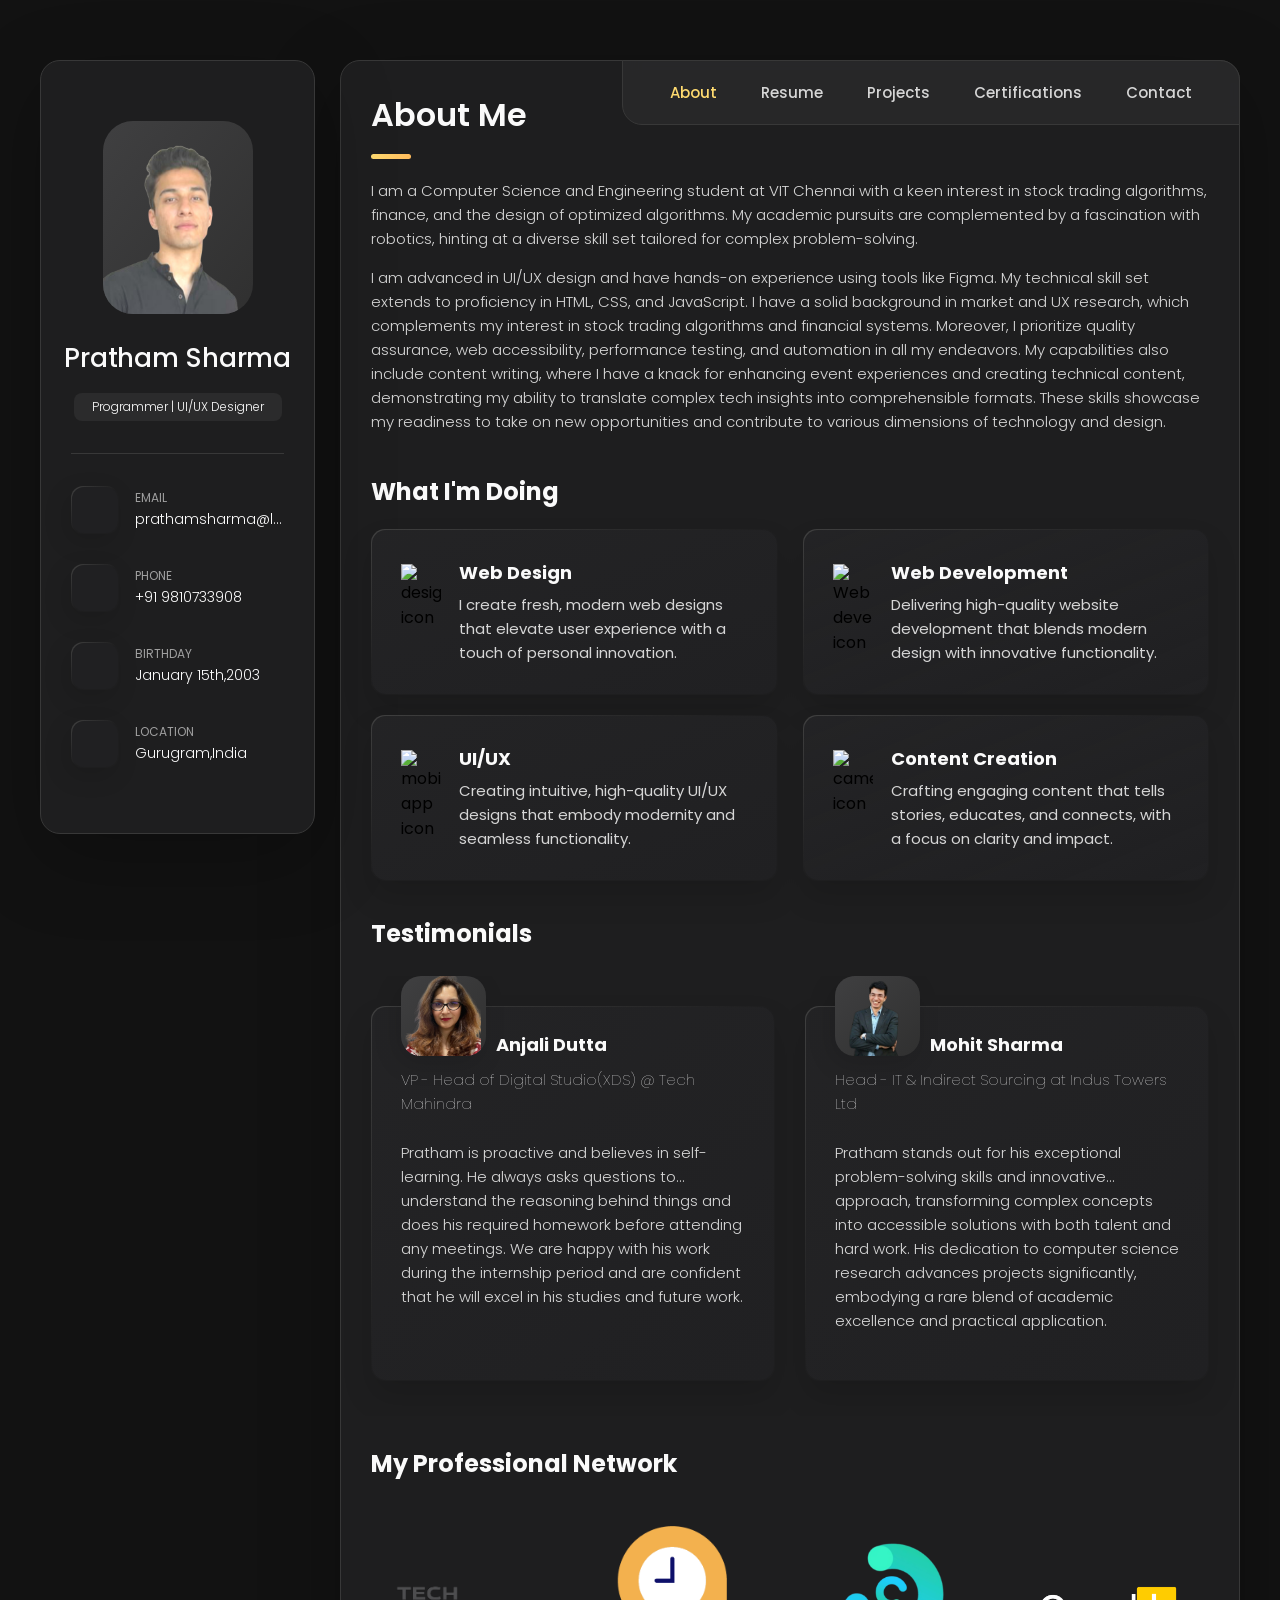
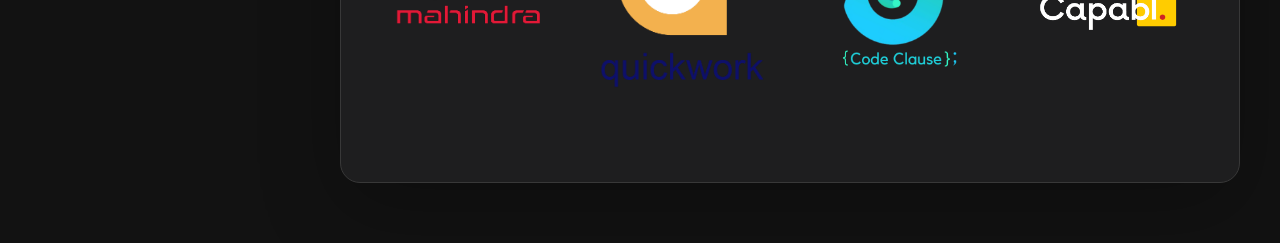
==== index.html @ c94e4d19 "Add files via upload" ====
<!DOCTYPE html>
<html lang="en">

<head>
  <meta charset="UTF-8">
  <meta http-equiv="X-UA-Compatible" content="IE=edge">
  <meta name="viewport" content="width=device-width, initial-scale=1.0">
  <title>Pratham's Portfolio</title>

  <!--
    - favicon
  -->
  <link rel="shortcut icon" href="./assets/images/logo-p.png" type="image/x-icon">

  <!--
    - custom css link
  -->
  <link rel="stylesheet" href="style.css">

  <!--
    - google font link
  -->
  <link rel="preconnect" href="https://fonts.googleapis.com">
  <link rel="preconnect" href="https://fonts.gstatic.com" crossorigin>
  <link href="https://fonts.googleapis.com/css2?family=Poppins:wght@300;400;500;600&display=swap" rel="stylesheet">
</head>

<body>

  <!--
    - #MAIN
  -->

  <main>

    <!--
      - #SIDEBAR
    -->

    <aside class="sidebar" data-sidebar>

      <div class="sidebar-info">

        <figure class="avatar-box">
          <img src="./assets/images/my-avatar1.png" alt="Pratham Sharma" width="80">
        </figure>

        <div class="info-content">
          <h1 class="name" title="Pratham Sharma">Pratham Sharma</h1>

          <p class="title">Programmer | UI/UX Designer</p>
        </div>

        <button class="info_more-btn" data-sidebar-btn>
          <span>Show Contacts</span>

          <ion-icon name="chevron-down"></ion-icon>
        </button>

      </div>

      <div class="sidebar-info_more">

        <div class="separator"></div>

        <ul class="contacts-list">

          <li class="contact-item">

            <div class="icon-box">
              <ion-icon name="mail-outline"></ion-icon>
            </div>

            <div class="contact-info">
              <p class="contact-title">Email</p>

              <a href="mailto:prathamsharma@live.com" class="contact-link">prathamsharma@live.com</a>
            </div>

          </li>

          <li class="contact-item">

            <div class="icon-box">
              <ion-icon name="phone-portrait-outline"></ion-icon>
            </div>

            <div class="contact-info">
              <p class="contact-title">Phone</p>

              <a href="tel:+12133522795" class="contact-link">+91 9810733908</a>
            </div>

          </li>

          <li class="contact-item">

            <div class="icon-box">
              <ion-icon name="calendar-outline"></ion-icon>
            </div>

            <div class="contact-info">
              <p class="contact-title">Birthday</p>

              <time datetime="January 15th,2003">January 15th,2003</time>
            </div>

          </li>

          <li class="contact-item">

            <div class="icon-box">
              <ion-icon name="location-outline"></ion-icon>
            </div>

            <div class="contact-info">
              <p class="contact-title">Location</p>

              <address>Gurugram,India</address>
            </div>

          </li>

        </ul>

        <div class="separator"></div>

        <ul class="social-list">

          <li class="social-item">
            <a href="https://www.linkedin.com/in/prathamsharma23/" class="social-link">
              <ion-icon name="logo-linkedin"></ion-icon>
            </a>
          </li>

          <li class="social-item">
            <a href="https://github.com/PrathamxSharma" class="social-link">
              <ion-icon name="logo-github"></ion-icon>
            </a>
          </li>

          <li class="social-item">
            <a href="https://www.instagram.com/pratham_sharmaa/" class="social-link">
              <ion-icon name="logo-instagram"></ion-icon>
            </a>
          </li>

        </ul>

      </div>

    </aside>





    <!--
      - #main-content
    -->

    <div class="main-content">

      <!--
        - #NAVBAR
      -->

      <nav class="navbar">

        <ul class="navbar-list">

          <li class="navbar-item">
            <button class="navbar-link  active" data-nav-link>About</button>
          </li>

          <li class="navbar-item">
            <button class="navbar-link" data-nav-link>Resume</button>
          </li>

          <li class="navbar-item">
            <button class="navbar-link" data-nav-link>Projects</button>
          </li>

          <li class="navbar-item">
            <button class="navbar-link" data-nav-link>Certifications</button>
          </li>

          <li class="navbar-item">
            <button class="navbar-link" data-nav-link>Contact</button>
          </li>

        </ul>

      </nav>





      <!--
        - #ABOUT
      -->

      <article class="about  active" data-page="about">

        <header>
          <h2 class="h2 article-title">About me</h2>
        </header>

        <section class="about-text">
          <p>
            I am a Computer Science and Engineering student at VIT Chennai with a keen interest in stock trading algorithms, finance, and the design of optimized algorithms. My academic pursuits are complemented by a fascination with robotics, hinting at a diverse skill set tailored for complex problem-solving.
          </p>

          <p>
            I am advanced in UI/UX design and have hands-on experience using tools like Figma. My technical skill set extends to proficiency in HTML, CSS, and JavaScript. I have a solid background in market and UX research, which complements my interest in stock trading algorithms and financial systems. Moreover, I prioritize quality assurance, web accessibility, performance testing, and automation in all my endeavors. My capabilities also include content writing, where I have a knack for enhancing event experiences and creating technical content, demonstrating my ability to translate complex tech insights into comprehensible formats. These skills showcase my readiness to take on new opportunities and contribute to various dimensions of technology and design.
          </p>
        </section>


        <!--
          - service
        -->

        <section class="service">

          <h3 class="h3 service-title">What i'm doing</h3>

          <ul class="service-list">

            <li class="service-item">

              <div class="service-icon-box">
                <img src="./assets/images/icon-design.svg
                " alt="design icon" width="40">
              </div>

              <div class="service-content-box">
                <h4 class="h4 service-item-title">Web design</h4>

                <p class="service-item-text">
                  I create fresh, modern web designs that elevate user experience with a touch of personal innovation.
                </p>
              </div>

            </li>

            <li class="service-item">

              <div class="service-icon-box">
                <img src="./assets/images/icon-dev.svg" alt="Web development icon" width="40">
              </div>

              <div class="service-content-box">
                <h4 class="h4 service-item-title">Web development</h4>

                <p class="service-item-text">
                  Delivering high-quality website development that blends modern design with innovative functionality.
                </p>
              </div>

            </li>

            <li class="service-item">

              <div class="service-icon-box">
                <img src="./assets/images/icon-app.svg" alt="mobile app icon" width="40">
              </div>

              <div class="service-content-box">
                <h4 class="h4 service-item-title">UI/UX</h4>

                <p class="service-item-text">
                  Creating intuitive, high-quality UI/UX designs that embody modernity and seamless functionality.
                </p>
              </div>

            </li>

            <li class="service-item">

              <div class="service-icon-box">
                <img src="./assets/images/icon-photo.svg" alt="camera icon" width="40">
              </div>

              <div class="service-content-box">
                <h4 class="h4 service-item-title">Content Creation</h4>

                <p class="service-item-text">
                  Crafting engaging content that tells stories, educates, and connects, with a focus on clarity and impact.
                </p>
              </div>

            </li>

          </ul>

        </section>


        <!--
          - testimonials
        -->

        <section class="testimonials">

          <h3 class="h3 testimonials-title">Testimonials</h3>

          <ul class="testimonials-list has-scrollbar">

            <li class="testimonials-item">
              <div class="content-card" data-testimonials-item>

                <figure class="testimonials-avatar-box">
                  <img src="./assets/images/avatar-3.png" alt="Anjali Dutta" width="60" data-testimonials-avatar>
                </figure>

                <h4 class="h4 testimonials-item-title" data-testimonials-title>Anjali Dutta</h4>
                <h5 class="service-item-text custom-title" data-modal-title>VP - Head of Digital Studio(XDS) @ Tech Mahindra</h5><br>
                <div class="testimonials-text" data-testimonials-text>
                  <p>
                    Pratham is proactive and believes in self-learning. He always asks questions to understand the reasoning behind things and does his required homework before attending any meetings. We are happy with his work during the internship period and are confident that he will excel in his studies and future work.
                  </p>
                </div>

              </div>
            </li>

            <li class="testimonials-item">
              <div class="content-card" data-testimonials-item>

                <figure class="testimonials-avatar-box">
                  <img src="./assets/images/avatar-2.png" alt="Mohit Sharma" width="60" data-testimonials-avatar>
                </figure>
                <h4 class="h4 testimonials-item-title" data-testimonials-title>Mohit Sharma</h4>
                <h5 class="service-item-text custom-title" data-modal-title>Head - IT & Indirect Sourcing at Indus Towers Ltd</h5><br>
                <div class="testimonials-text" data-testimonials-text>
                  <p>
                    Pratham stands out for his exceptional problem-solving skills and innovative approach, transforming complex concepts into accessible solutions with both talent and hard work. His dedication to computer science research advances projects significantly, embodying a rare blend of academic excellence and practical application.
                  </p>
                </div>
              </div>
          </ul>

        </section>


        <!--
          - testimonials modal
        -->

        <div class="modal-container" data-modal-container>

          <div class="overlay" data-overlay></div>

          <section class="testimonials-modal">

            <button class="modal-close-btn" data-modal-close-btn>
              <ion-icon name="close-outline"></ion-icon>
            </button>

            <div class="modal-img-wrapper">
              
            <div class="modal-content">
            </div>

          </section>

        </div>


        <!--
          - clients
        -->

        <section class="clients">

          <h3 class="h3 clients-title">My Professional Network</h3>

          <ul class="clients-list has-scrollbar">

            <li class="clients-item">
              <a href="https://www.techmahindra.com/en-in/?f=2739467222">
                <img src="./assets/images/logo-1-color.png" alt="client logo">
              </a>
            </li>
            <li class="clients-item">
              <a href="https://www.quickwork.co/">
                <img src="./assets/images/logo-4-color.png" alt="client logo">
              </a>
            </li>

            <li class="clients-item">
              <a href="https://www.codeclause.com/">
                <img src="./assets/images/logo-2-color.png" alt="client logo">
              </a>
            </li>

            <li class="clients-item">
              <a href="https://www.capabl.in/">
                <img src="./assets/images/logo-3-color.png" alt="client logo">
              </a>
            </li>
          </ul>

        </section>

      </article>





      <!--
        - #RESUME
      -->

      <article class="resume" data-page="resume">

        <header>
          <h2 class="h2 article-title">Resume</h2>
          <h3><a href="https://drive.google.com/file/d/1ESY4nYLc1HFPeNBX6cYJ1Gfki5RJB2sC/view?usp=sharing" class="resume-link">View my Resume</a></h3><br><br>
        </header>

        <section class="timeline">

          <div class="title-wrapper">
            <div class="icon-box">
              <ion-icon name="book-outline"></ion-icon>
            </div>

            <h3 class="h3">Education</h3>
          </div>
          

          <ol class="timeline-list">

            <li class="timeline-item">

              <h4 class="h4 timeline-item-title">Shiv Nadar School, Gurugram</h4>
              <h3 class="testimonials-text">High School Diploma</h3>

              <span>2013 — 2020</span>

              <p class="timeline-text">
                Shaped by a rigorous curriculum at Shiv Nadar School in Gurgaon, I honed my foundation in critical reasoning and innovative problem-solving from 2013 to 2021, setting the stage for a flourishing career in computer science and engineering.
              </p>

            </li>
            <li class="timeline-item">

              <h4 class="h4 timeline-item-title">White Leaf Public School, Delhi</h4>
              <h3 class="testimonials-text">High School Diploma</h3>

              <span>2020 — 2021</span>

              <p class="timeline-text">
                At White Leaf Public School in Delhi for the 2020-2021 school year, I developed strong skills in problem-solving and thinking critically. This experience has been key in getting me ready for a future in computer science and engineering.
              </p>

            </li>

            <li class="timeline-item">

              <h4 class="h4 timeline-item-title">Vellore Institute of Technology, Chennai
              </h4>
              <h3 class="testimonials-text">B. Tech Computer Science and Engineering</h3>

              <span>2021-2025</span>

              <p class="timeline-text">
                At VIT Chennai, my pursuit in Computer Science and Engineering since 2021 has been a deep dive into algorithmic complexities, fostering a robust understanding of both theoretical and practical aspects of technology and its applications.
              </p>

            </li>


          </ol>

        </section>

        <section class="timeline">

          <div class="title-wrapper">
            <div class="icon-box">
              <ion-icon name="book-outline"></ion-icon>
            </div>

            <h3 class="h3">Experience</h3>
          </div>

          <ol class="timeline-list">
          </li>

          <li class="timeline-item">

            <h4 class="h4 timeline-item-title">Digital Studio (XDS) Intern</h4><br>
            <h3 class="testimonials-text">Tech Mahindra</h3>

            <span>August,2023 — February,2024</span>

            <p class="timeline-text">
              •Advanced in UI/UX design with hands-on experience using Figma, notably for the Air India project.<br>
              •Employed skills in HTML/CSS/JS to contribute to projects such as Bloom.<br>
              •Demonstrated expertise in Market and UX Research.<br>
              •Prioritized quality assurance, web accessibility, performance testing, and automation.<br>
              •Content writer for Tech Mahindra, highlighting skills in content writing, enhancing event experiences,
              and technical content creation.<br>
              •Translated complex tech insights for VMware's VUD Blog.<br>

            </p>

          </li>
            <li class="timeline-item">

              <h4 class="h4 timeline-item-title">Automation Intern</h4><br>
              <h3 class="testimonials-text">QuickWork</h3>

              <span>November,2023 — December,2023</span>

              <p class="timeline-text">
                •Implemented automation scripts using Python and JavaScript, enhancing task efficiency.<br>
                •Integrated APIs for seamless workflow connections.<br>
                •Tested and optimized automated processes for reliability.<br>
                •Learned new automation technologies, keeping up-to-date with industry trends.<br>
                •Assisted in project management for automation projects, ensuring timely execution.<br>
                •Documented processes and prepared concise reports on automation performance.
<br>

              </p>
            <li class="timeline-item">

              <h4 class="h4 timeline-item-title">Artificial Intelligence Intern
              </h4><br>
              <h3 class="testimonials-text">CodeClause</h3>

              <span>August 2023 - September 2023</span>

              <p class="timeline-text">
                •Utilized Jupyter, Python, and Excel to develop a proficient sales predictor model, showcasing advanced
                analytical skills.<br>
                •Employed data preprocessing, feature engineering, and machine learning algorithms to accurately
                forecast sales trends.<br>
                •Created an effective synergy between data manipulation and predictive modeling, contributing to datadriven decision-making in sales strategies.
              </p>

            </li>

            <li class="timeline-item">

              <h4 class="h4 timeline-item-title">EV Intern
              </h4><br>
              <h3 class="testimonials-text">Capabl (from Elite Techno Groups)</h3>

              <span>August 2023 - September 2023</span>

              <p class="timeline-text">
              • Battery Performance Analysis for Electric Bajaj Chetak using MATLAB and Simulink<br>
              •In my project, I used MATLAB and Simulink to create a model for the electric Bajaj Chetak's battery.<br>
              •By calculating and comparing key battery parameters, I gained valuable insights into how well the
battery performs and how efficient it is for the vehicle.
              </p>

            </li>

          </ol>

        </section>

        <section class="skill">

          <h3 class="h3 skills-title">My skills</h3>

          <ul class="skills-list content-card">

            <li class="skills-item">

              <div class="title-wrapper">
                <h5 class="h5">UI/UX</h5>
                <data value="85">90%</data>
              </div>

              <div class="skill-progress-bg">
                <div class="skill-progress-fill" style="width: 90%;"></div>
              </div>

            </li>

            <li class="skills-item">

              <div class="title-wrapper">
                <h5 class="h5">Web Development</h5>
                <data value="85 ">85%</data>
              </div>

              <div class="skill-progress-bg">
                <div class="skill-progress-fill" style="width: 85%;"></div>
              </div>

            </li>

            <li class="skills-item">

              <div class="title-wrapper">
                <h5 class="h5">C/C++</h5>
                <data value="80">80%</data>
              </div>

              <div class="skill-progress-bg">
                <div class="skill-progress-fill" style="width: 80%;"></div>
              </div>

            </li>

            <li class="skills-item">

              <div class="title-wrapper">
                <h5 class="h5">Python</h5>
                <data value="80">80%</data>
              </div>
             
              <div class="skill-progress-bg">
                <div class="skill-progress-fill" style="width: 80%;"></div>
              </div>
        </li>
            
        <li class="skills-item">

          <div class="title-wrapper">
            <h5 class="h5">Java</h5>
            <data value="70">70%</data>
          </div>
         
          <div class="skill-progress-bg">
            <div class="skill-progress-fill" style="width: 70%;"></div>
          </div>

        </li>
            
          <li class="skills-item">

            <div class="title-wrapper">
              <h5 class="h5">Robotics and Automation</h5>
              <data value="90">90%</data>
            </div>
           
            <div class="skill-progress-bg">
              <div class="skill-progress-fill" style="width: 90%;"></div>
            </div>  
        </li>
            
        <li class="skills-item">

          <div class="title-wrapper">
            <h5 class="h5">Video Editing</h5>
            <data value="75">75%</data>
          </div>
         
          <div class="skill-progress-bg">
            <div class="skill-progress-fill" style="width: 75%;"></div>
          </div>

        </li>
            
            <li class="skills-item">

              <div class="title-wrapper">
                <h5 class="h5">Market/Financial Analysis</h5>
                <data value="90">90%</data>
              </div>
             
              <div class="skill-progress-bg">
                <div class="skill-progress-fill" style="width: 90%;"></div>
              </div>

            </li>
          </ul>

        </section>

      </article>





      <!--
        - #PORTFOLIO
      -->

      <article class="portfolio" data-page="projects">

        <header>
          <h2 class="h2 article-title">Projects</h2>
        </header>

        <section class="projects">

          <ul class="filter-list">

            <li class="filter-item">
              <button class="active" data-filter-btn>All</button>
            </li>

            <li class="filter-item">
              <button data-filter-btn>Web development</button>
            </li>

            <li class="filter-item">
              <button data-filter-btn>Designs</button>
            </li>
            <li class="filter-item">
              <button data-filter-btn>Research</button>
            </li>
          </ul>

          
          

          <div class="filter-select-box">

            <button class="filter-select" data-select>

              <div class="select-value" data-selecct-value>Select category</div>

              <div class="select-icon">
                <ion-icon name="chevron-down"></ion-icon>
              </div>

            </button>

            <ul class="select-list">

              <li class="select-item">
                <button data-select-item>All</button>
              </li>

              <li class="select-item">
                <button data-select-item>Web development</button>
              </li>

              <li class="select-item">
                <button data-select-item>Designs</button>
              </li>

              <li class="select-item">
                <button data-select-item>Research</button>
              </li>


            </ul>

          </div>

          <ul class="project-list">

            <li class="project-item  active" data-filter-item data-category="web development">
              <a href="https://github.com/PrathamxSharma/Bloom-homepage-extended">

                <figure class="project-img">
                  <div class="project-item-icon-box">
                    <ion-icon name="eye-outline"></ion-icon>
                  </div>

                  <img src="./assets/images/project-1.jpg" alt="finance" loading="lazy">
                </figure>

                <h3 class="project-title">Lets Bloom</h3>

                <p class="project-category">Web development</p>

              </a>
            </li>

            <li class="project-item  active" data-filter-item data-category="web development">
              <a href="https://github.com/PrathamxSharma/Web-dev-practice-">

                <figure class="project-img">
                  <div class="project-item-icon-box">
                    <ion-icon name="eye-outline"></ion-icon>
                  </div>

                  <img src="./assets/images/project-2c.png" alt="orizon" loading="lazy">
                </figure>

                <h3 class="project-title">Home Page Design</h3>

                <p class="project-category">Web development</p>

              </a>
            </li>
            <li class="project-item  active" data-filter-item data-category="web development">
              <a href="https://www.linkedin.com/in/prathamsharma23/details/projects/">

                <figure class="project-img">
                  <div class="project-item-icon-box">
                    <ion-icon name="eye-outline"></ion-icon>
                  </div>

                  <img src="./assets/images/database.png" alt="summary" loading="lazy">
                </figure>

                <h3 class="project-title">Database Application</h3>

                <p class="project-category">web development</p>

              </a>
            </li>

            <li class="project-item  active" data-filter-item data-category="designs">
              <a href="https://www.figma.com/file/dqtA6jsbzxsGDPXKbzXZ4Q/AIR-INDIA?type=design&node-id=0%3A1&mode=design&t=z2x9NWFZSSCBquJO-1">

                <figure class="project-img">
                  <div class="project-item-icon-box">
                    <ion-icon name="eye-outline"></ion-icon>
                  </div>

                  <img src="./assets/images/project-3.png" alt="summary" loading="lazy">
                </figure>

                <h3 class="project-title">UI/UX on AIR INDIA</h3>

                <p class="project-category">Designs</p>

              </a>
            </li>
            <li class="project-item  active" data-filter-item data-category="research">
              <a href="https://drive.google.com/file/d/1azie48uI-armo8ObPhDqebWJKJyYgs0G/view?usp=sharing">

                <figure class="project-img">
                  <div class="project-item-icon-box">
                    <ion-icon name="eye-outline"></ion-icon>
                  </div>

                  <img src="./assets/images/data leakage.png" alt="summary" loading="lazy">
                </figure>

                <h3 class="project-title">Data Leakage Detection</h3>

                <p class="project-category">Research</p>

              </a>
            </li>

            <li class="project-item  active" data-filter-item data-category="research">
              <a href="https://github.com/PrathamxSharma/Sales-Predictor">

                <figure class="project-img">
                  <div class="project-item-icon-box">
                    <ion-icon name="eye-outline"></ion-icon>
                  </div>

                  <img src="./assets/images/sales.png" alt="task manager" loading="lazy">
                </figure>

                <h3 class="project-title">Sales-Predictor</h3>

                <p class="project-category">Research</p>
              </a>
            </li>
          </li>
          <li class="project-item  active" data-filter-item data-category="research">
            <a href="https://www.linkedin.com/in/prathamsharma23/details/projects/">

              <figure class="project-img">
                <div class="project-item-icon-box">
                  <ion-icon name="eye-outline"></ion-icon>
                </div>

                <img src="./assets/images/battery.png" alt="summary" loading="lazy">
              </figure>

              <h3 class="project-title">Battery Performance Analysis for Electric Bajaj Chetak using MATLAB and Simulink</h3>

              <p class="project-category">Research</p>

            </a>
          </li>

          </ul>

        </section>

      </article>





      <!--
        - #Certifications
      -->

      <article class="Certifications" data-page="Certifications">

        <header>
          <h2 class="h2 article-title">Certifications</h2>
        </header>

        <section class="Certifications-posts">

          <ul class="Certifications-posts-list">

            <li class="Certifications-post-item">
              <a href="https://drive.google.com/file/d/1hTbI_nc8uGmI4uvNc4UA5jfDDt9t1gJl/view">

                <figure class="Certifications-banner-box">
                  <img src="./assets/images/Google Cloud Career Readiness Certificate - Uwi2rgSs - Pratham Sharma_page-0001.jpg" alt="Design conferences in 2022" loading="lazy">
                </figure>

                <div class="Certifications-content">

                  <div class="Certifications-meta">
                    <span class="dot"></span>

                    <time datetime="2022-02-23">October, 2023</time>
                  </div>

                  <h3 class="h3 Certifications-item-title">Google Cloud Career Readiness Certificate </h3>
                </div>

              </a>
            </li>
            <li class="Certifications-post-item">
              <a href="https://drive.google.com/file/d/1D9CPtDUpLK8LHUpbyZFzZM_iHtO4fKHr/view">

                <figure class="Certifications-banner-box">
                  <img src="./assets/images/Quickwork 101_page-0001.jpg" alt="Design digest #79" loading="lazy">
                </figure>

                <div class="Certifications-content">

                  <div class="Certifications-meta">
                    <span class="dot"></span>

                    <time datetime="2022-02-23">November, 2023</time>
                  </div>

                  <h3 class="h3 Certifications-item-title">Quickwork 101 | Beginner</h3>
                </div>

              </a>
            </li>
            <li class="Certifications-post-item">
              <a href="https://drive.google.com/file/d/11HissoMvCpdlJbJp98CxzqMd58A1HfkZ/view">

                <figure class="Certifications-banner-box">
                  <img src="./assets/images/Quickwork 201_page-0001.jpg" alt="Design digest #79" loading="lazy">
                </figure>

                <div class="Certifications-content">

                  <div class="Certifications-meta">
                    <span class="dot"></span>

                    <time datetime="2022-02-23">November, 2023</time>
                  </div>

                  <h3 class="h3 Certifications-item-title">Quickwork 201 | Intermediate</h3>
                </div>

              </a>
            </li>
            <li class="Certifications-post-item">
              <a href="https://www.credly.com/badges/8f505998-d038-47f9-a0a5-4e2cbc591159/linked_in_profile">

                <figure class="Certifications-banner-box">
                  <img src="./assets/images/Introduction_to_Packet_Tracer_Badge20231108-45-rdu9rb_pages-to-jpg-0001.jpg" alt="Design digest #79" loading="lazy">
                </figure>

                <div class="Certifications-content">

                  <div class="Certifications-meta">
                    <span class="dot"></span>

                    <time datetime="2022-02-23">February, 2023</time>
                  </div>

                  <h3 class="h3 Certifications-item-title">Introduction to Packet Tracer</h3>

                  

                </div>

              </a>
            </li>
            <li class="Certifications-post-item">
              <a href="https://www.coursera.org/account/accomplishments/certificate/F4DKT4UKYZNR">

                <figure class="Certifications-banner-box">
                  <img src="./assets/images/Python Basics_page-0001.jpg" alt="Design digest #79" loading="lazy">
                </figure>

                <div class="Certifications-content">

                  <div class="Certifications-meta">
                    <span class="dot"></span>

                    <time datetime="2022-02-23">October, 2021</time>
                  </div>

                  <h3 class="h3 Certifications-item-title">Python Basics</h3>

                  

                </div>

              </a>
            </li>

            <li class="Certifications-post-item">
              <a href="https://drive.google.com/file/d/1RawAZ6JBN_VS0asMn5fO7FWNXe5FcoCg/view">

                <figure class="Certifications-banner-box">
                  <img src="./assets/images/Fireside Analytics Inc. DS0301EN Certificate _ Cognitive Class_page-0001.jpg" alt="Best fonts every designer" loading="lazy">
                </figure>

                <div class="Certifications-content">

                  <div class="Certifications-meta">
                    

                    <span class="dot"></span>

                    <time datetime="2022-02-23">May, 2023</time>
                  </div>

                  <h3 class="h3 Certifications-item-title">Data Privacy Fundamentals</h3>

                  

                </div>

              </a>
            </li>

            <li class="Certifications-post-item">
              <a href="https://www.linkedin.com/in/prathamsharma23/details/courses/">

                <figure class="Certifications-banner-box">
                  <img src="./assets/images/Virtual assistant in Python.jpeg" alt="Design digest #80" loading="lazy">
                </figure>

                <div class="Certifications-content">

                  <div class="Certifications-meta">
                    

                    <span class="dot"></span>

                    <time datetime="2022-02-23">October, 2021</time>
                  </div>

                  <h3 class="h3 Certifications-item-title">Virtual assistant in Python</h3>

                 

                </div>

              </a>
            </li>

            <li class="Certifications-post-item">
              <a href="https://www.linkedin.com/in/prathamsharma23/details/courses/">

                <figure class="Certifications-banner-box">
                  <img src="./assets/images/Prototype dev and design.jpeg" alt="UI interactions of the week" loading="lazy">
                </figure>

                <div class="Certifications-content">

                  <div class="Certifications-meta">
                  


                    <span class="dot"></span>

                    <time datetime="2022-02-23">April, 2023</time>
                  </div>

                  <h3 class="h3 Certifications-item-title">Prototype/Process Design and Development</h3>

                 
                  

                </div>

              </a>
            </li>

            <li class="Certifications-post-item">
              <a href="https://drive.google.com/file/d/1yoyeO5cV4FhIhlK-W-LnB5fRfncq_EyA/view">

                <figure class="Certifications-banner-box">
                  <img src="./assets/images/TCS iON Career Edge - Young Professional_page-0001.jpg" alt="The forgotten art of spacing" loading="lazy">
                </figure>

                <div class="Certifications-content">

                  <div class="Certifications-meta">
                    

                    <span class="dot"></span>

                    <time datetime="2022-02-23">November, 2022</time>
                  </div>

                  <h3 class="h3 Certifications-item-title">TCS iON Career Edge - Young Professiona</h3>

                  
                  

                </div>

              </a>
            </li>

            <li class="Certifications-post-item">
              <a href="https://drive.google.com/file/d/1_plzo1QwuQc_Osa_cDCUKUHXiiBN2Zdp/view">

                <figure class="Certifications-banner-box">
                  <img src="./assets/images/TCS ESG COURSE_page-0001.jpg" alt="Design digest #79" loading="lazy">
                </figure>

                <div class="Certifications-content">

                  <div class="Certifications-meta">
                    <span class="dot"></span>

                    <time datetime="2022-02-23">April, 2023</time>
                  </div>

                  <h3 class="h3 Certifications-item-title">TCS ESG Program</h3>

                  

                </div>

              </a>
            </li>
            <li class="Certifications-post-item">
              <a href="https://drive.google.com/file/d/1INgZO-nrDMrDFTgdXW3DH_L_NswSjbli/view">

                <figure class="Certifications-banner-box">
                  <img src="./assets/images/Accounting Fundamentals_page-0001.jpg" alt="Design digest #79" loading="lazy">
                </figure>

                <div class="Certifications-content">

                  <div class="Certifications-meta">
                    <span class="dot"></span>

                    <time datetime="2022-02-23">October, 2022</time>
                  </div>

                  <h3 class="h3 Certifications-item-title">Accounting Fundamentals</h3>

                  

                </div>

              </a>
            </li>
            <li class="Certifications-post-item">
              <a href="https://drive.google.com/file/d/1c0JuE2oONc6ul0e68S18u3Gwe4nSWH2n/view">

                <figure class="Certifications-banner-box">
                  <img src="./assets/images/Supply Chain Planning and Scheduling_page-0001.jpg" alt="Design digest #79" loading="lazy">
                </figure>

                <div class="Certifications-content">

                  <div class="Certifications-meta">
                    <span class="dot"></span>

                    <time datetime="2022-02-23">October, 2022</time>
                  </div>

                  <h3 class="h3 Certifications-item-title">Supply Chain Planning and Scheduling</h3>

                  

                </div>

              </a>
            </li>
            <li class="Certifications-post-item">
              <a href="https://drive.google.com/file/d/17Ttn459joZXZqYWsfbLaTE4ruSfuwdIT/view">

                <figure class="Certifications-banner-box">
                  <img src="./assets/images/Business Etiquette_page-0001.jpg" alt="Design digest #79" loading="lazy">
                </figure>

                <div class="Certifications-content">

                  <div class="Certifications-meta">
                    <span class="dot"></span>

                    <time datetime="2022-02-23">October, 2022</time>
                  </div>

                  <h3 class="h3 Certifications-item-title">Business Etiquette</h3>

                  

                </div>

              </a>
            </li>
            <li class="Certifications-post-item">
              <a href="https://drive.google.com/file/d/1kFU1d28zVgNdILNbCzXzGL5vJfw7txYO/view">

                <figure class="Certifications-banner-box">
                  <img src="./assets/images/Introduction to Soft Skills_page-0001.jpg" alt="Design digest #79" loading="lazy">
                </figure>

                <div class="Certifications-content">

                  <div class="Certifications-meta">
                    <span class="dot"></span>

                    <time datetime="2022-02-23">October, 2022</time>
                  </div>

                  <h3 class="h3 Certifications-item-title">Introduction to Soft Skills</h3>

                  

                </div>

              </a>
            </li>
            <li class="Certifications-post-item">
              <a href="https://drive.google.com/file/d/1PwDAeyrEFAnqV1VEnAO-qRv-BMpj-Hpw/view">

                <figure class="Certifications-banner-box">
                  <img src="./assets/images/Presentation skills_page-0001.jpg" alt="Design digest #79" loading="lazy">
                </figure>

                <div class="Certifications-content">

                  <div class="Certifications-meta">
                    <span class="dot"></span>

                    <time datetime="2022-02-23">October, 2022</time>
                  </div>

                  <h3 class="h3 Certifications-item-title">Presentation skills</h3>

                  

                </div>

              </a>
            </li>

          </ul>

        </section>

      </article>





      <!--
        - #CONTACT
      -->

      <article class="contact" data-page="contact">

        <header>
          <h2 class="h2 article-title">Contact</h2>
        </header>

        <section class="mapbox" data-mapbox>
          <figure>
            <iframe src="https://www.google.com/maps/embed?pb=!1m18!1m12!1m3!1d224568.36166503382!2d76.82459498811652!3d28.422857911550267!2m3!1f0!2f0!3f0!3m2!1i1024!2i768!4f13.1!3m3!1m2!1s0x390d19d582e38859%3A0x2cf5fe8e5c64b1e!2sGurugram%2C%20Haryana!5e0!3m2!1sen!2sin!4v1699393049456!5m2!1sen!2sin" width="400" height="300" style="border:0;" allowfullscreen="" loading="lazy" referrerpolicy="no-referrer-when-downgrade"></iframe>
          </figure>
        </section>

        <section class="contact-form">
          <h3 class="h3 form-title">Contact Form</h3>
          <form action="https://formspree.io/f/mleyvawj" method="POST">
            <div class="input-wrapper">
              <input type="text" name="fullname" class="form-input" placeholder="Full name" required data-form-input>
              <input type="email" name="email" class="form-input" placeholder="Email address" required data-form-input>
            </div>
            <textarea name="message" class="form-input" placeholder="Your Message" required data-form-input></textarea>
            <button class="form-btn" type="submit" data-form-btn>
              <ion-icon name="paper-plane"></ion-icon>
              <span>Send Message</span>
            </button>
          
          </form>          

        </section>

      </article>

    </div>

  </main>






  <!--
    - custom js link
  -->
  <script src="script.js"></script>

  <!--
    - ionicon link
  -->
  <script type="module" src="https://unpkg.com/ionicons@5.5.2/dist/ionicons/ionicons.esm.js"></script>
  <script nomodule src="https://unpkg.com/ionicons@5.5.2/dist/ionicons/ionicons.js"></script>

</body>

</html>
---- style.css ----
:root {



  --bg-gradient-onyx: linear-gradient(
    to bottom right, 
    hsl(240, 1%, 25%) 3%, 
    hsl(0, 0%, 19%) 97%
  );
  --bg-gradient-jet: linear-gradient(
    to bottom right, 
    hsla(240, 1%, 18%, 0.251) 0%, 
    hsla(240, 2%, 11%, 0) 100%
  ), hsl(240, 2%, 13%);
  --bg-gradient-yellow-1: linear-gradient(
    to bottom right, 
    hsl(45, 100%, 71%) 0%, 
    hsla(36, 100%, 69%, 0) 50%
  );
  --bg-gradient-yellow-2: linear-gradient(
    135deg, 
    hsla(45, 100%, 71%, 0.251) 0%, 
    hsla(35, 100%, 68%, 0) 59.86%
  ), hsl(240, 2%, 13%);
  --border-gradient-onyx: linear-gradient(
    to bottom right, 
    hsl(0, 0%, 25%) 0%, 
    hsla(0, 0%, 25%, 0) 50%
  );
  --text-gradient-yellow: linear-gradient(
    to right, 
    hsl(45, 100%, 72%), 
    hsl(35, 100%, 68%)
  );

  /* solid */

  --jet: hsl(0, 0%, 22%);
  --onyx: hsl(240, 1%, 17%);
  --eerie-black-1: hsl(240, 2%, 13%);
  --eerie-black-2: hsl(240, 2%, 12%);
  --smoky-black: hsl(0, 0%, 7%);
  --white-1: hsl(0, 0%, 100%);
  --white-2: hsl(0, 0%, 98%);
  --orange-yellow-crayola: hsl(45, 100%, 72%);
  --vegas-gold: hsl(45, 54%, 58%);
  --light-gray: hsl(0, 0%, 84%);
  --light-gray-70: hsla(0, 0%, 84%, 0.7);
  --bittersweet-shimmer: hsl(0, 43%, 51%);

  /**
   * typography
   */

  /* font-family */
  --ff-poppins: 'Poppins', sans-serif;

  /* font-size */
  --fs-1: 24px;
  --fs-2: 18px;
  --fs-3: 17px;
  --fs-4: 16px;
  --fs-5: 15px;
  --fs-6: 14px;
  --fs-7: 13px;
  --fs-8: 11px;

  /* font-weight */
  --fw-300: 300;
  --fw-400: 400;
  --fw-500: 500;
  --fw-600: 600;

  /**
   * shadow
   */
  
  --shadow-1: -4px 8px 24px hsla(0, 0%, 0%, 0.25);
  --shadow-2: 0 16px 30px hsla(0, 0%, 0%, 0.25);
  --shadow-3: 0 16px 40px hsla(0, 0%, 0%, 0.25);
  --shadow-4: 0 25px 50px hsla(0, 0%, 0%, 0.15);
  --shadow-5: 0 24px 80px hsla(0, 0%, 0%, 0.25);

  /**
   * transition
   */

  --transition-1: 0.25s ease;
  --transition-2: 0.5s ease-in-out;

}





/*-----------------------------------*\
  #RESET
\*-----------------------------------*/

*, *::before, *::after {
  margin: 0;
  padding: 0;
  box-sizing: border-box;
}

a { text-decoration: none; }

li { list-style: none; }

img, ion-icon, a, button, time, span { display: block; }

button {
  font: inherit;
  background: none;
  border: none;
  text-align: left;
  cursor: pointer;
}

input, textarea {
  display: block;
  width: 100%;
  background: none;
  font: inherit;
}

::selection {
  background: var(--orange-yellow-crayola);
  color: var(--smoky-black);
}

:focus { outline-color: var(--orange-yellow-crayola); }

html { font-family: var(--ff-poppins); }

body { background: var(--smoky-black); }





/*-----------------------------------*\
  #REUSED STYLE
\*-----------------------------------*/

.sidebar,
article {
  background: var(--eerie-black-2);
  border: 1px solid var(--jet);
  border-radius: 20px;
  padding: 15px;
  box-shadow: var(--shadow-1);
  z-index: 1;
}

.separator {
  width: 100%;
  height: 1px;
  background: var(--jet);
  margin: 16px 0;
}

.icon-box {
  position: relative;
  background: var(--border-gradient-onyx);
  width: 30px;
  height: 30px;
  border-radius: 8px;
  display: flex;
  justify-content: center;
  align-items: center;
  font-size: 16px;
  color: var(--orange-yellow-crayola);
  box-shadow: var(--shadow-1);
  z-index: 1;
}

.icon-box::before {
  content: "";
  position: absolute;
  inset: 1px;
  background: var(--eerie-black-1);
  border-radius: inherit;
  z-index: -1;
}

.icon-box ion-icon { --ionicon-stroke-width: 35px; }

article { display: none; }

article.active {
  display: block;
  animation: fade 0.5s ease backwards;
}

@keyframes fade {
  0% { opacity: 0; }
  100% { opacity: 1; }
}

.h2,
.h3,
.h4,
.h5 {
  color: var(--white-2);
  text-transform: capitalize;
}

.h2 { font-size: var(--fs-1); }

.h3 { font-size: var(--fs-2); }

.h4 { font-size: var(--fs-4); }

.h5 {
  font-size: var(--fs-7);
  font-weight: var(--fw-500);
}

.article-title {
  position: relative;
  padding-bottom: 7px;
}

.article-title::after {
  content: "";
  position: absolute;
  bottom: 0;
  left: 0;
  width: 30px;
  height: 3px;
  background: var(--text-gradient-yellow);
  border-radius: 3px;
}

.has-scrollbar::-webkit-scrollbar {
  width: 5px; /* for vertical scrollbar */
  height: 5px; /* for horizontal scrollbar */
}

.has-scrollbar::-webkit-scrollbar-track {
  background: var(--onyx);
  border-radius: 5px;
}

.has-scrollbar::-webkit-scrollbar-thumb {
  background: var(--orange-yellow-crayola);
  border-radius: 5px;
}

.has-scrollbar::-webkit-scrollbar-button { width: 20px; }

.content-card {
  overflow-wrap: break-word;
  height:375px;
  position: relative;
  background: var(--border-gradient-onyx);
  padding: 15px;
  padding-top: 45px;
  border-radius: 14px;
  box-shadow: var(--shadow-2);
  z-index: 1;
}

.content-card::before {
  content: "";
  position: absolute;
  inset: 1px;
  background: var(--bg-gradient-jet);
  border-radius: inherit;
  z-index: -1;
}





/*-----------------------------------*\
  #MAIN
\*-----------------------------------*/

main {
  margin: 15px 12px;
  margin-bottom: 75px;
  min-width: 259px;
}





/*-----------------------------------*\
  #SIDEBAR
\*-----------------------------------*/

.sidebar {
  margin-bottom: 15px;
  max-height: 112px;
  overflow: hidden;
  transition: var(--transition-2);
}

.sidebar.active { max-height: 405px; }

.sidebar-info {
  position: relative;
  display: flex;
  justify-content: flex-start;
  align-items: center;
  gap: 15px;
}

.avatar-box {
  background: var(--bg-gradient-onyx);
  border-radius: 20px;
  overflow:hidden;;
}

.info-content .name {
  color: var(--white-2);
  font-size: var(--fs-3);
  font-weight: var(--fw-500);
  letter-spacing: -0.25px;
  margin-bottom: 10px;
}

.info-content .title {
  color: var(--white-1);
  background: var(--onyx);
  font-size: var(--fs-8);
  font-weight: var(--fw-300);
  width: max-content;
  padding: 3px 12px;
  border-radius: 8px;
}

.info_more-btn {
  position: absolute;
  top: -15px;
  right: -15px;
  border-radius: 0 15px;
  font-size: 13px;
  color: var(--orange-yellow-crayola);
  background: var(--border-gradient-onyx);
  padding: 10px;
  box-shadow: var(--shadow-2);
  transition: var(--transition-1);
  z-index: 1;
}

.info_more-btn::before {
  content: "";
  position: absolute;
  inset: 1px;
  border-radius: inherit;
  background: var(--bg-gradient-jet);
  transition: var(--transition-1);
  z-index: -1;
}

.info_more-btn:hover,
.info_more-btn:focus { background: var(--bg-gradient-yellow-1); }

.info_more-btn:hover::before,
.info_more-btn:focus::before { background: var(--bg-gradient-yellow-2); }

.info_more-btn span { display: none; }

.sidebar-info_more {
  opacity: 0;
  visibility: hidden;
  transition: var(--transition-2);
}

.sidebar.active .sidebar-info_more {
  opacity: 1;
  visibility: visible;
}

.contacts-list {
  display: grid;
  grid-template-columns: 1fr;
  gap: 16px;
}

.contact-item {
  min-width: 100%;
  display: flex;
  align-items: center;
  gap: 16px;
}

.contact-info {
  max-width: calc(100% - 46px);
  width: calc(100% - 46px);
}

.contact-title {
  color: var(--light-gray-70);
  font-size: var(--fs-8);
  text-transform: uppercase;
  margin-bottom: 2px;
}

.contact-info :is(.contact-link, time, address) {
  color: var(--white-2);
  font-size: var(--fs-7);
}

.contact-info address { font-style: normal; }

.social-list {
  display: flex;
  justify-content: flex-start;
  align-items: center;
  gap: 15px;
  padding-bottom: 4px;
  padding-left: 7px;
}

.social-item .social-link {
  color: var(--light-gray-70);
  font-size: 18px;
}


.social-item .social-link:hover { color: var(--light-gray); }





/*-----------------------------------*\
  #NAVBAR
\*-----------------------------------*/

.navbar {
  position: fixed;
  bottom: 0;
  left: 0;
  width: 100%;
  background: hsla(240, 1%, 17%, 0.75);
  backdrop-filter: blur(10px);
  border: 1px solid var(--jet);
  border-radius: 12px 12px 0 0;
  box-shadow: var(--shadow-2);
  z-index: 5;
}

.navbar-list {
  display: flex;
  flex-wrap: wrap;
  justify-content: center;
  align-items: center;
  padding: 0 10px;
}

.navbar-link {
  color: var(--light-gray);
  font-size: var(--fs-8);
  padding: 20px 7px;
  transition: color var(--transition-1);
}

.navbar-link:hover,
.navbar-link:focus { color: var(--light-gray-70); }

.navbar-link.active { color: var(--orange-yellow-crayola); }





/*-----------------------------------*\
  #ABOUT
\*-----------------------------------*/

.about .article-title { margin-bottom: 15px; }

.about-text {
  color: var(--light-gray);
  font-size: var(--fs-6);
  font-weight: var(--fw-300);
  line-height: 1.6;
}

.about-text p { margin-bottom: 15px; }



/**
 * #service 
 */

.service { margin-bottom: 35px; }

.service-title { margin-bottom: 20px; }

.service-list {
  display: grid;
  grid-template-columns: 1fr;
  gap: 20px;
}

.service-item {
  position: relative;
  background: var(--border-gradient-onyx);
  padding: 20px;
  border-radius: 14px;
  box-shadow: var(--shadow-2);
  z-index: 1;
}

.service-item::before {
  content: "";
  position: absolute;
  inset: 1px;
  background: var(--bg-gradient-jet);
  border-radius: inherit;
  z-index: -1;
}

.service-icon-box { margin-bottom: 10px; }

.service-icon-box img { margin: auto; }

.service-content-box { text-align: center; }

.service-item-title { margin-bottom: 7px; }

.service-item-text {
  color: var(--light-gray);
  font-size: var(--fs-6);
  font-weight: var(--fw-3);
  line-height: 1.6;
}


/**
 * #testimonials 
 */

.testimonials { margin-bottom: 30px; }

.testimonials-title { margin-bottom: 20px; }

.testimonials-list {
  display: flex;
  justify-content: flex-start;
  align-items: flex-start;
  gap: 15px;
  margin: 0 -15px;
  padding: 25px 15px;
  padding-bottom: 35px;
  overflow-x: auto;
  
}

.testimonials-item {
  min-width: 100%;
}

.testimonials-avatar-box {
  position: absolute;
  top: 0;
  left: 0;
  transform: translate(15px, -25px);
  background: var(--bg-gradient-onyx);
  border-radius: 14px;
  box-shadow: var(--shadow-1);
}

.testimonials-item-title { margin-bottom: 7px; }

.testimonials-text {
  color: var(--light-gray);
  font-size: var(--fs-6);
  font-weight: var(--fw-300);
  line-height: 1.6;
  display: -webkit-box;
  line-clamp: 4;
  -webkit-line-clamp: 4;
  -webkit-box-orient: vertical;
  
}


/**
 * #testimonials-modal
 */

.modal-container {
  position: fixed;
  top: 0;
  left: 0;
  width: 100%;
  height: 100%;
  display: flex;
  justify-content: center;
  align-items: center;
  overflow-y: auto;
  overscroll-behavior: contain;
  z-index: 20;
  pointer-events: none;
  visibility: hidden;
}

.modal-container::-webkit-scrollbar { display: none; }

.modal-container.active {
  pointer-events: all;
  visibility: visible;
}

.overlay {
  position: fixed;
  top: 0;
  left: 0;
  width: 100%;
  height: 100vh;
  background: hsl(0, 0%, 5%);
  opacity: 0;
  visibility: hidden;
  pointer-events: none;
  z-index: 1;
  transition: var(--transition-1);
}

.overlay.active {
  opacity: 0.8;
  visibility: visible;
  pointer-events: all;
}

.testimonials-modal {
  background: var(--eerie-black-2);
  position: relative;
  padding: 15px;
  margin: 15px 12px;
  border: 1px solid var(--jet);
  border-radius: 14px;
  box-shadow: var(--shadow-5);
  transform: scale(1.2);
  opacity: 0;
  transition: var(--transition-1);
  z-index: 2;
}

.modal-container.active .testimonials-modal {
  transform: scale(1);
  opacity: 1;
}

.modal-close-btn {
  position: absolute;
  top: 15px;
  right: 15px;
  background: var(--onyx);
  border-radius: 8px;
  width: 32px;
  height: 32px;
  display: flex;
  justify-content: center;
  align-items: center;
  color: var(--white-2);
  font-size: 18px;
  opacity: 0.7;
}

.modal-close-btn:hover,
.modal-close-btn:focus { opacity: 1; }

.modal-close-btn ion-icon { --ionicon-stroke-width: 50px; }

.modal-avatar-box {
  background: var(--bg-gradient-onyx);
  width: max-content;
  border-radius: 14px;
  margin-bottom: 15px;
  box-shadow: var(--shadow-2);
}

.modal-img-wrapper > img { display: none; }

.modal-title { margin-bottom: 4px; }

.modal-content time {
  font-size: var(--fs-6);
  color: var(--light-gray-70);
  font-weight: var(--fw-300);
  margin-bottom: 10px;
}

.modal-content p {
  color: var(--light-gray);
  font-size: var(--fs-6);
  font-weight: var(--fw-300);
  line-height: 1.6;
}


/**
 * #clients 
 */

.clients { margin-bottom: 15px; }

.clients-list {
  display: flex;
  justify-content: flex-start;
  align-items: flex-start;
  gap: 15px;
  margin: 0 -15px;
  padding: 25px;
  padding-bottom: 25px;
  overflow-x: auto;
  scroll-behavior: smooth;
  overscroll-behavior-inline: contain;
  scroll-snap-type: inline mandatory;
  scroll-padding-inline: 25px;
}

.clients-item {
  min-width: 50%;
  scroll-snap-align: start;
}

.clients-item img {
  width: 100%;
}






/*-----------------------------------*\
  #RESUME
\*-----------------------------------*/

.article-title { margin-bottom: 30px; }


/**
 * education and experience 
 */

.timeline { margin-bottom: 30px; }

.timeline .title-wrapper {
  display: flex;
  align-items: center;
  gap: 15px;
  margin-bottom: 25px;
}

.timeline-list {
  font-size: var(--fs-6);
  margin-left: 45px;
}

.timeline-item { position: relative; }

.timeline-item:not(:last-child) { margin-bottom: 20px; }

.timeline-item-title {
  font-size: var(--fs-6);
  line-height: 1.3;
  margin-bottom: 7px;
}

.timeline-list span {
  color: var(--vegas-gold);
  font-weight: var(--fw-400);
  line-height: 1.6;
}

.timeline-item:not(:last-child)::before {
  content: "";
  position: absolute;
  top: -25px;
  left: -30px;
  width: 1px;
  height: calc(100% + 50px);
  background: var(--jet);
}

.timeline-item::after {
  content: "";
  position: absolute;
  top: 5px;
  left: -33px;
  height: 6px;
  width: 6px;
  background: var(--text-gradient-yellow);
  border-radius: 50%;
  box-shadow: 0 0 0 4px var(--jet);
}

.timeline-text {
  color: var(--light-gray);
  font-weight: var(--fw-300);
  line-height: 1.6;
}


/**
 * skills 
 */

.skills-title { margin-bottom: 20px; }

.skills-list { padding: 20px; height:550px;}


.skills-item:not(:last-child) { margin-bottom: 15px; }

.skill .title-wrapper {
  display: flex;
  align-items: center;
  gap: 5px;
  margin-bottom: 8px;
}

.skill .title-wrapper data {
  color: var(--light-gray);
  font-size: var(--fs-7);
  font-weight: var(--fw-300);
}

.skill-progress-bg {
  background: var(--jet);
  width: 100%;
  height: 8px;
  border-radius: 10px;
}

.skill-progress-fill {
  background: var(--text-gradient-yellow);
  height: 100%;
  border-radius: inherit;
}





/*-----------------------------------*\
  #PORTFOLIO
\*-----------------------------------*/

.filter-list { display: none; }

.filter-select-box {
  position: relative;
  margin-bottom: 25px;
}

.filter-select {
  background: var(--eerie-black-2);
  color: var(--light-gray);
  display: flex;
  justify-content: space-between;
  align-items: center;
  width: 100%;
  padding: 12px 16px;
  border: 1px solid var(--jet);
  border-radius: 14px;
  font-size: var(--fs-6);
  font-weight: var(--fw-300);
}

.filter-select.active .select-icon { transform: rotate(0.5turn); }

.select-list {
  background: var(--eerie-black-2);
  position: absolute;
  top: calc(100% + 6px);
  width: 100%;
  padding: 6px;
  border: 1px solid var(--jet);
  border-radius: 14px;
  z-index: 2;
  opacity: 0;
  visibility: hidden;
  pointer-events: none;
  transition: 0.15s ease-in-out;
}

.filter-select.active + .select-list {
  opacity: 1;
  visibility: visible;
  pointer-events: all;
}

.select-item button {
  background: var(--eerie-black-2);
  color: var(--light-gray);
  font-size: var(--fs-6);
  font-weight: var(--fw-300);
  text-transform: capitalize;
  width: 100%;
  padding: 8px 10px;
  border-radius: 8px;
}

.select-item button:hover { --eerie-black-2: hsl(240, 2%, 20%); }

.project-list {
  display: grid;
  grid-template-columns: 1fr;
  gap: 30px;
  margin-bottom: 10px;
}

.project-item { display: none; }

.project-item.active {
  display: block;
  animation: scaleUp 0.25s ease forwards;
}

@keyframes scaleUp {
  0% { transform: scale(0.5); }
  100% { transform: scale(1); }
}

.project-item > a { width: 100%; }

.project-img {
  position: relative;
  width: 100%;
  height: 200px;
  border-radius: 16px;
  overflow: hidden;
  margin-bottom: 15px;
}

.project-img img {
  width: 100%;
  height: 100%; /* Make sure the image takes up the full container height */
  object-fit: cover; /* Ensure the image covers the entire container */
}

.project-img::before {
  content: "";
  position: absolute;
  top: 0;
  left: 0;
  width: 100%;
  height: 100%;
  background: transparent;
  z-index: 1;
  transition: var(--transition-1);
}

.project-item > a:hover .project-img::before { background: hsla(0, 0%, 0%, 0.5); }

.project-item-icon-box {
  --scale: 0.8;

  background: var(--jet);
  color: var(--orange-yellow-crayola);
  position: absolute;
  top: 50%;
  left: 50%;
  transform: translate(-50%, -50%) scale(var(--scale));
  font-size: 20px;
  padding: 18px;
  border-radius: 12px;
  opacity: 0;
  z-index: 1;
  transition: var(--transition-1);
}

.project-item > a:hover .project-item-icon-box {
  --scale: 1;
  opacity: 1;
}

.project-item-icon-box ion-icon { --ionicon-stroke-width: 50px; }

.project-img img {
  width: 100%;
  height: 100%;
  object-fit: cover;
  transition: var(--transition-1);
}

.project-item > a:hover img { transform: scale(1.1); }

.project-title,
.project-category { margin-left: 10px; }

.project-title {
  color: var(--white-2);
  font-size: var(--fs-5);
  font-weight: var(--fw-400);
  text-transform: capitalize;
  line-height: 1.3;
}

.project-category {
  color: var(--light-gray-70);
  font-size: var(--fs-6);
  font-weight: var(--fw-300);
}





/*-----------------------------------*\
  #Certifications
\*-----------------------------------*/

.Certifications-posts { margin-bottom: 10px; }

.Certifications-posts-list {
  display: grid;
  grid-template-columns: 1fr;
  gap: 20px;
}

.Certifications-post-item > a {
  position: relative;
  background: var(--border-gradient-onyx);
  height: 100%;
  box-shadow: var(--shadow-4);
  border-radius: 16px;
  z-index: 1;
}

.Certifications-post-item > a::before {
  content: "";
  position: absolute;
  inset: 1px;
  border-radius: inherit;
  background: var(--eerie-black-1);
  z-index: -1;
}

.Certifications-banner-box {
  width: 100%;
  height: 200px;
  border-radius: 12px;
  overflow: hidden;
}

.Certifications-banner-box img {
  width: 100%;
  height: 100%;
  object-fit: cover;
  transition: var(--transition-1);
}

.Certifications-post-item > a:hover .Certifications-banner-box img { transform: scale(1.1); }

.Certifications-content { padding: 15px; }

.Certifications-meta {
  display: flex;
  justify-content: flex-start;
  align-items: center;
  gap: 7px;
  margin-bottom: 10px;
}

.Certifications-meta :is(.Certifications-category, time) {
  color: var(--light-gray-70);
  font-size: var(--fs-6);
  font-weight: var(--fw-300);
}

.Certifications-meta .dot {
  background: var(--light-gray-70);
  width: 4px;
  height: 4px;
  border-radius: 4px;
}

.Certifications-item-title {
  margin-bottom: 10px;
  line-height: 1.3;
  transition: var(--transition-1);
}

.Certifications-post-item > a:hover .Certifications-item-title { color: var(--orange-yellow-crayola); }

.Certifications-text {
  color: var(--light-gray);
  font-size: var(--fs-6);
  font-weight: var(--fw-300);
  line-height: 1.6;
}





/*-----------------------------------*\
  #CONTACT
\*-----------------------------------*/

.mapbox {
  position: relative;
  height: 250px;
  width: 100%;
  border-radius: 16px;
  margin-bottom: 30px;
  border: 1px solid var(--jet);
  overflow: hidden;
}

.mapbox figure { height: 100%; }

.mapbox iframe {
  width: 100%;
  height: 100%;
  border: none;
  filter: grayscale(1) invert(1);
}

.contact-form { margin-bottom: 10px; }

.form-title { margin-bottom: 20px; }

.input-wrapper {
  display: grid;
  grid-template-columns: 1fr;
  gap: 25px;
  margin-bottom: 25px;
}

.form-input {
  color: var(--white-2);
  font-size: var(--fs-6);
  font-weight: var(--fw-400);
  padding: 13px 20px;
  border: 1px solid var(--jet);
  border-radius: 14px;
  outline: none;
}

.form-input::placeholder { font-weight: var(--fw-500); }

.form-input:focus { border-color: var(--orange-yellow-crayola); }

textarea.form-input {
  min-height: 100px;
  height: 120px;
  max-height: 200px;
  resize: vertical;
  margin-bottom: 25px;
}

textarea.form-input::-webkit-resizer { display: none; }

.form-input:focus:invalid { border-color: var(--bittersweet-shimmer); }

.form-btn {
  position: relative;
  width: 100%;
  background: var(--border-gradient-onyx);
  color: var(--orange-yellow-crayola);
  display: flex;
  justify-content: center;
  align-items: center;
  gap: 10px;
  padding: 13px 20px;
  border-radius: 14px;
  font-size: var(--fs-6);
  text-transform: capitalize;
  box-shadow: var(--shadow-3);
  z-index: 1;
  transition: var(--transition-1);
}

.form-btn::before {
  content: "";
  position: absolute;
  inset: 1px;
  background: var(--bg-gradient-jet);
  border-radius: inherit;
  z-index: -1;
  transition: var(--transition-1);
}

.form-btn ion-icon { font-size: 16px; }

.form-btn:hover { background: var(--bg-gradient-yellow-1); }

.form-btn:hover::before { background: var(--bg-gradient-yellow-2); }

.form-btn:disabled {
  opacity: 0.7;
  cursor: not-allowed;
}

.form-btn:disabled:hover { background: var(--border-gradient-onyx); }

.form-btn:disabled:hover::before { background: var(--bg-gradient-jet); }





/*-----------------------------------*\
  #RESPONSIVE
\*-----------------------------------*/

/**
 * responsive larger than 450px screen
 */

@media (min-width: 450px) {

  /**
   * client
   */

  .clients-item { min-width: calc(33.33% - 10px); }



  /**
   * #PORTFOLIO, Certifications 
   */

  .project-img,
  .Certifications-banner-box { height: auto; }

}





/**
 * responsive larger than 580px screen
 */

@media (min-width: 580px) {

  /**
   * CUSTOM PROPERTY
   */

  :root {

    /**
     * typography
     */

    --fs-1: 32px;
    --fs-2: 24px;
    --fs-3: 26px;
    --fs-4: 18px;
    --fs-6: 15px;
    --fs-7: 15px;
    --fs-8: 12px;

  }



  /**
   * #REUSED STYLE
   */

  .sidebar, article {
    width: 520px;
    margin-inline: auto;
    padding: 30px;
  }

  .article-title {
    font-weight: var(--fw-600);
    padding-bottom: 15px;
  }

  .article-title::after {
    width: 40px;
    height: 5px;
  }

  .icon-box {
    width: 48px;
    height: 48px;
    border-radius: 12px;
    font-size: 18px;
  }



  /**
   * #MAIN
   */

  main {
    margin-top: 60px;
    margin-bottom: 100px;
  }



  /**
   * #SIDEBAR
   */

  .sidebar {
    max-height: 180px;
    margin-bottom: 30px;
  }

  .sidebar.active { max-height: 584px; }

  .sidebar-info { gap: 25px; }

  .avatar-box { border-radius: 30px; }

  .avatar-box img { width: 150px; }

  .info-content .name { margin-bottom: 15px; }

  .info-content .title { padding: 5px 18px; }

  .info_more-btn {
    top: -30px;
    right: -30px;
    padding: 10px 15px;
  }

  .info_more-btn span {
    display: block;
    font-size: var(--fs-8);
  }

  .info_more-btn ion-icon { display: none; }

  .separator { margin: 32px 0; }

  .contacts-list { gap: 20px; }

  .contact-info {
    max-width: calc(100% - 64px);
    width: calc(100% - 64px);
  }



  /**
   * #NAVBAR
   */

  .navbar { border-radius: 20px 20px 0 0; }

  .navbar-list { gap: 20px; }

  .navbar-link { --fs-8: 14px; }



  /**
   * #ABOUT
   */

  .about .article-title { margin-bottom: 20px; }

  .about-text { margin-bottom: 40px; }

  /* service */

  .service-item {
    display: flex;
    justify-content: flex-start;
    align-items: flex-start;
    gap: 18px;
    padding: 30px;
  }

  .service-icon-box {
    margin-bottom: 0;
    margin-top: 5px;
  }

  .service-content-box { text-align: left; }

  /* testimonials */

  .testimonials-title { margin-bottom: 25px; }

  .testimonials-list {
    gap: 30px;
    margin: 0 -30px;
    padding: 30px;
    padding-bottom: 35px;
  }

  .content-card {
    padding: 30px;
    padding-top: 25px;
  }

  .testimonials-avatar-box {
    height:80px;
    width:85px;
    background-size: cover;
    transform: translate(30px, -30px);
    border-radius: 20px;
    overflow: hidden;
  }

  .testimonials-avatar-box img { 
    width: 80px;
    object-fit: cover; 
  }

  .testimonials-item-title {
    margin-bottom: 10px;
    margin-left: 95px;
  }

  .testimonials-text {
    line-clamp: 2;
    -webkit-line-clamp: 2;
  }

  /* testimonials modal */

  .modal-container { padding: 20px; }

  .testimonials-modal {
    display: flex;
    justify-content: flex-start;
    align-items: stretch;
    gap: 25px;
    padding: 30px;
    border-radius: 20px;
  }

  .modal-img-wrapper {
    display: flex;
    flex-direction: column;
    align-items: center;
  }

  .modal-avatar-box {
    border-radius: 18px;
    margin-bottom: 0;
    overflow:hidden;
  }

  .modal-avatar-box img { width: 65px;object-fit: cover; }

  .modal-img-wrapper > img {
    display: block;
    flex-grow: 1;
    width: 35px;
  }

  /* clients */

  .clients-list {
    gap: 50px;
    margin: 0 -30px;
    padding: 45px;
    scroll-padding-inline: 45px;
  }

  .clients-item { min-width: calc(33.33% - 35px); }



  /**
   * #RESUME
   */

  .timeline-list { margin-left: 65px; }

  .timeline-item:not(:last-child)::before { left: -40px; }

  .timeline-item::after {
    height: 8px;
    width: 8px;
    left: -43px;
  }

  .skills-item:not(:last-child) { margin-bottom: 25px; }



  /**
   * #PORTFOLIO, Certifications
   */

  .project-img, .Certifications-banner-box { border-radius: 16px; }

  .Certifications-posts-list { gap: 30px; }

  .Certifications-content { padding: 25px; }



  /**
   * #CONTACT
   */

  .mapbox {
    height: 380px;
    border-radius: 18px;
  }

  .input-wrapper {
    gap: 30px;
    margin-bottom: 30px;
  }

  .form-input { padding: 15px 20px; }

  textarea.form-input { margin-bottom: 30px; }

  .form-btn {
    --fs-6: 16px;
    padding: 16px 20px;
  }

  .form-btn ion-icon { font-size: 18px; }

}





/**
 * responsive larger than 768px screen
 */

@media (min-width: 768px) {

  /**
   * REUSED STYLE
   */

  .sidebar, article { width: 700px; }

  .has-scrollbar::-webkit-scrollbar-button { width: 100px; }



  /**
   * SIDEBAR
   */

  .contacts-list {
    grid-template-columns: 1fr 1fr;
    gap: 30px 15px;
  }



  /**
   * NAVBAR
   */

  .navbar-link { --fs-8: 15px; }



  /**
   * ABOUT
   */

  /* testimonials modal */

  .testimonials-modal {
    gap: 35px;
    max-width: 680px;
  }

  .modal-avatar-box img { width: 80px; }



  /**
   * PORTFOLIO
   */

  .article-title { padding-bottom: 20px; }

  .filter-select-box { display: none; }

  .filter-list {
    display: flex;
    justify-content: flex-start;
    align-items: center;
    gap: 25px;
    padding-left: 5px;
    margin-bottom: 30px;
  }

  .filter-item button {
    color: var(--light-gray);
    font-size: var(--fs-5);
    transition: var(--transition-1);
  }

  .filter-item button:hover { color: var(--light-gray-70); }

  .filter-item button.active { color: var(--orange-yellow-crayola); }

  /* portfolio and Certifications grid */

  .project-list, .Certifications-posts-list { grid-template-columns: 1fr 1fr; }



  /**
   * CONTACT
   */

  .input-wrapper { grid-template-columns: 1fr 1fr; }

  .form-btn {
    width: max-content;
    margin-left: auto;
  }
  
}





/**
 * responsive larger than 1024px screen
 */

@media (min-width: 1024px) {

  /**
   * CUSTOM PROPERTY
   */

  :root {

    /**
    * shadow
    */

    --shadow-1: -4px 8px 24px hsla(0, 0%, 0%, 0.125);
    --shadow-2: 0 16px 30px hsla(0, 0%, 0%, 0.125);
    --shadow-3: 0 16px 40px hsla(0, 0%, 0%, 0.125);

  }



  /**
   * REUSED STYLE
   */

  .sidebar, article {
    width: 950px;
    box-shadow: var(--shadow-5);
  }



  /**
   * MAIN 
   */

  main { margin-bottom: 60px; }

  .main-content {
    position: relative;
    width: max-content;
    margin: auto;
  }



  /**
   * NAVBAR
   */

  .navbar {
    position: absolute;
    bottom: auto;
    top: 0;
    left: auto;
    right: 0;
    width: max-content;
    border-radius: 0 20px;
    padding: 0 20px;
    box-shadow: none;
  }

  .navbar-list {
    gap: 30px;
    padding: 0 20px;
  }

  .navbar-link { font-weight: var(--fw-500); }



  /**
   * ABOUT
   */

  /* service */

  .service-list {
    grid-template-columns: 1fr 1fr;
    gap: 20px 25px;
  }

  /* testimonials */

  .testimonials-item { min-width: calc(50% - 15px); }

  /* clients */

  .clients-item { min-width: calc(25% - 38px); }



  /**
   * PORTFOLIO
   */

  .project-list { grid-template-columns: repeat(3, 1fr); }



  /**
   * Certifications
   */

  .Certifications-banner-box { height: 230px; }

}





/**
 * responsive larger than 1250px screen
 */

@media (min-width: 1250px) {

  /**
   * RESET
   */

  body::-webkit-scrollbar { width: 20px; }

  body::-webkit-scrollbar-track { background: var(--smoky-black); }

  body::-webkit-scrollbar-thumb {
    border: 5px solid var(--smoky-black);
    background: hsla(0, 0%, 100%, 0.1);
    border-radius: 20px;
    box-shadow: inset 1px 1px 0 hsla(0, 0%, 100%, 0.11),
                inset -1px -1px 0 hsla(0, 0%, 100%, 0.11);
  }

  body::-webkit-scrollbar-thumb:hover { background: hsla(0, 0%, 100%, 0.15); }

  body::-webkit-scrollbar-button { height: 60px; }



  /**
   * REUSED STYLE
   */

  .sidebar, article { width: auto; }

  article { min-height: 100%; }



  /**
   * MAIN
   */

  main {
    max-width: 1200px;
    margin-inline: auto;
    display: flex;
    justify-content: center;
    align-items: stretch;
    gap: 25px;
  }

  .main-content {
    min-width: 75%;
    width: 75%;
    margin: 0;
  }



  /**
   * SIDEBAR
   */

  .sidebar {
    position: sticky;
    top: 60px;
    max-height: max-content;
    height: 100%;
    margin-bottom: 0;
    padding-top: 60px;
    z-index: 1;
  }

  .sidebar-info { flex-direction: column; }

  .avatar-box img { width: 150px; }

  .info-content .name {
    white-space: nowrap;
    text-align: center;
  }

  .info-content .title { margin: auto; }

  .info_more-btn { display: none; }

  .sidebar-info_more {
    opacity: 1;
    visibility: visible;
  }

  .contacts-list { grid-template-columns: 1fr; }

  .contact-info :is(.contact-link) {
    white-space: nowrap;
    overflow: hidden;
    text-overflow: ellipsis;
  }

  .contact-info :is(.contact-link, time, address) {
    --fs-7: 14px;
    font-weight: var(--fw-300);
  }

  .separator:last-of-type {
    margin: 15px 0;
    opacity: 0;
  }

  .social-list { justify-content: center; }



  /**
	 * RESUME
	 */

  .timeline-text { max-width: 700px; }

}

.custom-title {
  color: white;      
  font-weight: 100; 
}

.resume-link {
  text-decoration: underline; 
  color:white; 
  transition: color 0.3s ease; 
}

.resume-link:hover {
  color:  var(--orange-yellow-crayola); 
}
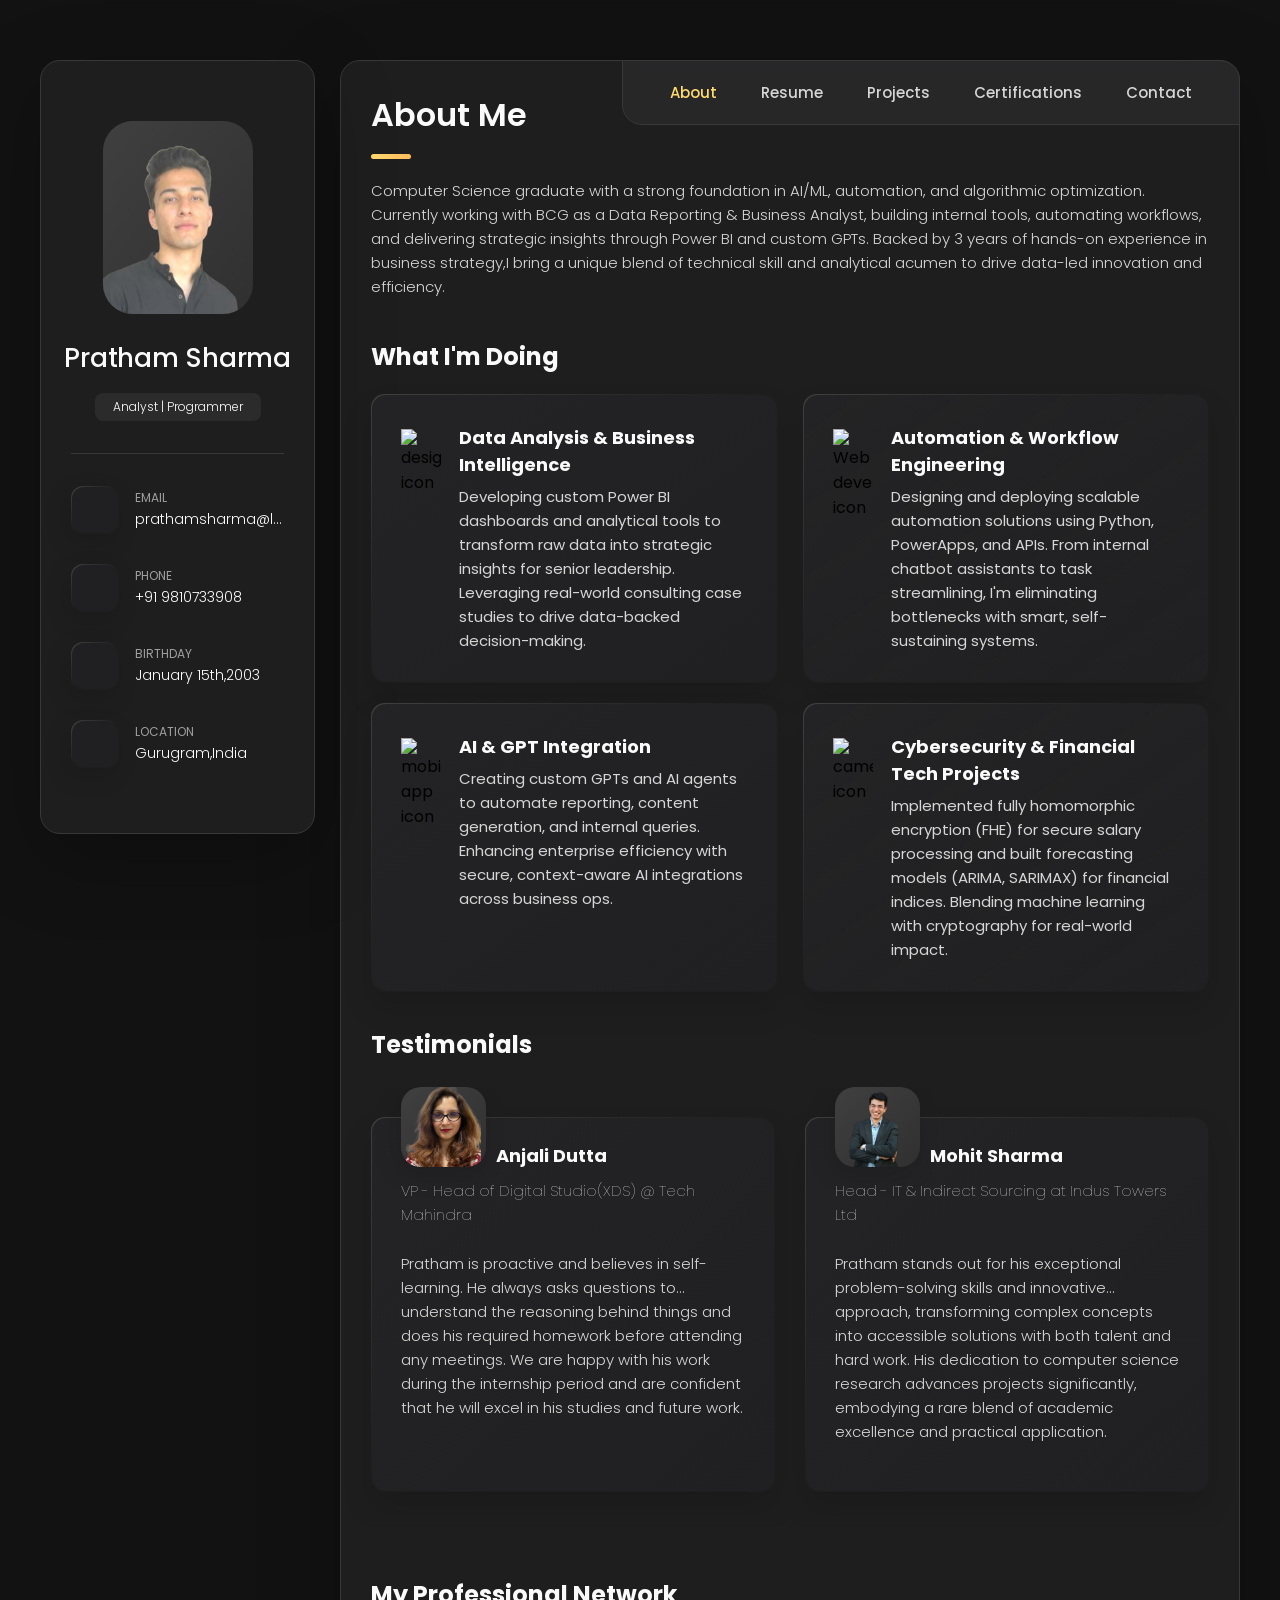
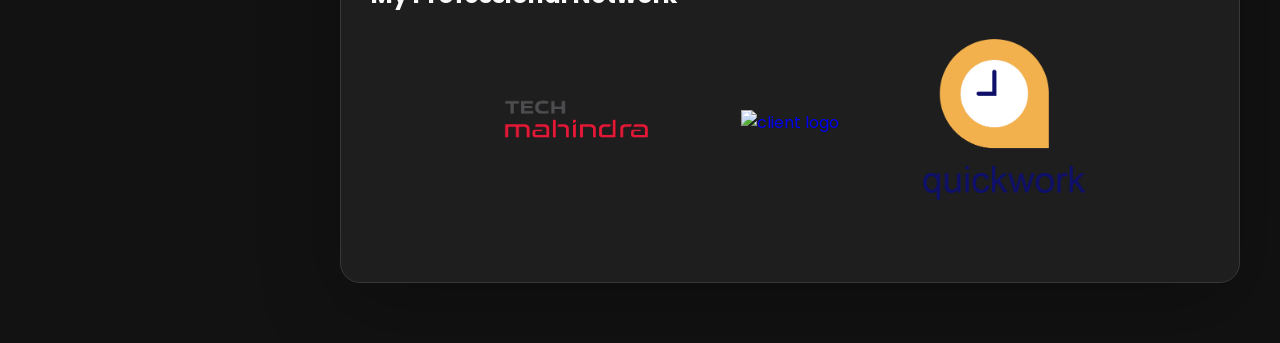
==== commit 4ec1c9d8: "Add files via upload" ====
--- a/index.html
+++ b/index.html
@@ -48,7 +48,7 @@
         <div class="info-content">
           <h1 class="name" title="Pratham Sharma">Pratham Sharma</h1>
 
-          <p class="title">Programmer | UI/UX Designer</p>
+          <p class="title">Analyst | Programmer</p>
         </div>
 
         <button class="info_more-btn" data-sidebar-btn>
@@ -209,11 +209,10 @@
 
         <section class="about-text">
           <p>
-            I am a Computer Science and Engineering student at VIT Chennai with a keen interest in stock trading algorithms, finance, and the design of optimized algorithms. My academic pursuits are complemented by a fascination with robotics, hinting at a diverse skill set tailored for complex problem-solving.
-          </p>
-
-          <p>
-            I am advanced in UI/UX design and have hands-on experience using tools like Figma. My technical skill set extends to proficiency in HTML, CSS, and JavaScript. I have a solid background in market and UX research, which complements my interest in stock trading algorithms and financial systems. Moreover, I prioritize quality assurance, web accessibility, performance testing, and automation in all my endeavors. My capabilities also include content writing, where I have a knack for enhancing event experiences and creating technical content, demonstrating my ability to translate complex tech insights into comprehensible formats. These skills showcase my readiness to take on new opportunities and contribute to various dimensions of technology and design.
+            Computer Science graduate with a strong foundation in AI/ML, automation, and algorithmic optimization. Currently working with BCG as a Data
+Reporting & Business Analyst, building internal tools, automating workflows, and delivering strategic insights through Power BI and custom GPTs.
+Backed by 3 years of hands-on experience in business strategy,I bring a unique blend of technical skill and analytical acumen to drive data-led
+innovation and efficiency.
           </p>
         </section>
 
@@ -236,10 +235,10 @@
               </div>
 
               <div class="service-content-box">
-                <h4 class="h4 service-item-title">Web design</h4>
+                <h4 class="h4 service-item-title">Data Analysis & Business Intelligence</h4>
 
                 <p class="service-item-text">
-                  I create fresh, modern web designs that elevate user experience with a touch of personal innovation.
+                  Developing custom Power BI dashboards and analytical tools to transform raw data into strategic insights for senior leadership. Leveraging real-world consulting case studies to drive data-backed decision-making.
                 </p>
               </div>
 
@@ -252,10 +251,10 @@
               </div>
 
               <div class="service-content-box">
-                <h4 class="h4 service-item-title">Web development</h4>
+                <h4 class="h4 service-item-title">Automation & Workflow Engineering</h4>
 
                 <p class="service-item-text">
-                  Delivering high-quality website development that blends modern design with innovative functionality.
+                  Designing and deploying scalable automation solutions using Python, PowerApps, and APIs. From internal chatbot assistants to task streamlining, I'm eliminating bottlenecks with smart, self-sustaining systems.
                 </p>
               </div>
 
@@ -268,10 +267,10 @@
               </div>
 
               <div class="service-content-box">
-                <h4 class="h4 service-item-title">UI/UX</h4>
+                <h4 class="h4 service-item-title"> AI & GPT Integration</h4>
 
                 <p class="service-item-text">
-                  Creating intuitive, high-quality UI/UX designs that embody modernity and seamless functionality.
+                  Creating custom GPTs and AI agents to automate reporting, content generation, and internal queries. Enhancing enterprise efficiency with secure, context-aware AI integrations across business ops.
                 </p>
               </div>
 
@@ -284,10 +283,10 @@
               </div>
 
               <div class="service-content-box">
-                <h4 class="h4 service-item-title">Content Creation</h4>
+                <h4 class="h4 service-item-title">Cybersecurity & Financial Tech Projects</h4>
 
                 <p class="service-item-text">
-                  Crafting engaging content that tells stories, educates, and connects, with a focus on clarity and impact.
+                  Implemented fully homomorphic encryption (FHE) for secure salary processing and built forecasting models (ARIMA, SARIMAX) for financial indices. Blending machine learning with cryptography for real-world impact.
                 </p>
               </div>
 
@@ -385,20 +384,13 @@
               </a>
             </li>
             <li class="clients-item">
+              <a href="https://www.bcg.com/">
+                <img src="./assets/images/bcg.png" alt="client logo">
+              </a>
+            </li>
+            <li class="clients-item">
               <a href="https://www.quickwork.co/">
                 <img src="./assets/images/logo-4-color.png" alt="client logo">
-              </a>
-            </li>
-
-            <li class="clients-item">
-              <a href="https://www.codeclause.com/">
-                <img src="./assets/images/logo-2-color.png" alt="client logo">
-              </a>
-            </li>
-
-            <li class="clients-item">
-              <a href="https://www.capabl.in/">
-                <img src="./assets/images/logo-3-color.png" alt="client logo">
               </a>
             </li>
           </ul>
@@ -414,13 +406,81 @@
       <!--
         - #RESUME
       -->
+        
 
       <article class="resume" data-page="resume">
 
         <header>
           <h2 class="h2 article-title">Resume</h2>
-          <h3><a href="https://drive.google.com/file/d/1ESY4nYLc1HFPeNBX6cYJ1Gfki5RJB2sC/view?usp=sharing" class="resume-link">View my Resume</a></h3><br><br>
+          <h3><a href="https://drive.google.com/file/d/1dcZdUdRN5hiRqsLfSoXajF4bv8JG6z2a/view?usp=sharing" class="resume-link">View my Resume</a></h3><br><br>
         </header>
+      </section>
+
+      <section class="timeline">
+
+        <div class="title-wrapper">
+          <div class="icon-box">
+            <ion-icon name="book-outline"></ion-icon>
+          </div>
+
+          <h3 class="h3">Experience</h3>
+        </div>
+
+        <ol class="timeline-list">
+        </li>
+        <li class="timeline-item">
+
+          <h4 class="h4 timeline-item-title">Data Reporting & Business Analyst</h4><br>
+          <h3 class="testimonials-text">Boston Consulting Group</h3>
+
+          <span>April,2025 — Present</span>
+
+          <p class="timeline-text">
+            • Built a PowerApps tool with backend integration to streamline data entry, using PowerApps' JavaScript-like logic for enhanced functionality.<br>
+            • Developed customized Power BI dashboards for senior leadership, delivering actionable insights tailored to reporting needs.<br>
+            • Automated repetitive tasks using Python and created custom GPTs to improve process efficiency and minimize manual errors.<br>
+            • Analyzed BCG case studies to extract strategic insights, aiding in internal reporting and understanding of consultant approaches<br>
+          </p>
+
+        </li>
+        
+        <li class="timeline-item">
+
+          <h4 class="h4 timeline-item-title">Digital Studio (XDS) Intern</h4><br>
+          <h3 class="testimonials-text">Tech Mahindra</h3>
+
+          <span>August,2023 — February,2024</span>
+
+          <p class="timeline-text">
+            •Advanced in UI/UX design with hands-on experience using Figma, notably for the Air India project.<br>
+            •Employed skills in HTML/CSS/JS to contribute to projects such as Bloom.<br>
+            •Demonstrated expertise in Market and UX Research.<br>
+            •Prioritized quality assurance, web accessibility, performance testing, and automation.<br>
+            •Content writer for Tech Mahindra, highlighting skills in content writing, enhancing event experiences,
+            and technical content creation.<br>
+            •Translated complex tech insights for VMware's VUD Blog.<br>
+
+          </p>
+
+        </li>
+          <li class="timeline-item">
+
+            <h4 class="h4 timeline-item-title">Automation Intern</h4><br>
+            <h3 class="testimonials-text">QuickWork</h3>
+
+            <span>November,2023 — December,2023</span>
+
+            <p class="timeline-text">
+              •Implemented automation scripts using Python and JavaScript, enhancing task efficiency.<br>
+              •Integrated APIs for seamless workflow connections.<br>
+              •Tested and optimized automated processes for reliability.<br>
+              •Learned new automation technologies, keeping up-to-date with industry trends.<br>
+              •Assisted in project management for automation projects, ensuring timely execution.<br>
+              •Documented processes and prepared concise reports on automation performance.
+<br>
+
+            </p>
+        </ol>
 
         <section class="timeline">
 
@@ -436,7 +496,31 @@
           <ol class="timeline-list">
 
             <li class="timeline-item">
-
+              <li class="timeline-item">
+
+                <h4 class="h4 timeline-item-title">Vellore Institute of Technology, Chennai
+                </h4>
+                <h3 class="testimonials-text">B. Tech Computer Science and Engineering</h3>
+  
+                <span>2021-2025</span>
+  
+                <p class="timeline-text">
+                  At VIT Chennai, my pursuit in Computer Science and Engineering since 2021 has been a deep dive into algorithmic complexities, fostering a robust understanding of both theoretical and practical aspects of technology and its applications.
+                </p>
+  
+              </li>
+              <li class="timeline-item">
+
+                <h4 class="h4 timeline-item-title">White Leaf Public School, Delhi</h4>
+                <h3 class="testimonials-text">High School Diploma</h3>
+  
+                <span>2020 — 2021</span>
+  
+                <p class="timeline-text">
+                  At White Leaf Public School in Delhi for the 2020-2021 school year, I developed strong skills in problem-solving and thinking critically. This experience has been key in getting me ready for a future in computer science and engineering.
+                </p>
+  
+              </li>
               <h4 class="h4 timeline-item-title">Shiv Nadar School, Gurugram</h4>
               <h3 class="testimonials-text">High School Diploma</h3>
 
@@ -447,126 +531,10 @@
               </p>
 
             </li>
-            <li class="timeline-item">
-
-              <h4 class="h4 timeline-item-title">White Leaf Public School, Delhi</h4>
-              <h3 class="testimonials-text">High School Diploma</h3>
-
-              <span>2020 — 2021</span>
-
-              <p class="timeline-text">
-                At White Leaf Public School in Delhi for the 2020-2021 school year, I developed strong skills in problem-solving and thinking critically. This experience has been key in getting me ready for a future in computer science and engineering.
-              </p>
-
-            </li>
-
-            <li class="timeline-item">
-
-              <h4 class="h4 timeline-item-title">Vellore Institute of Technology, Chennai
-              </h4>
-              <h3 class="testimonials-text">B. Tech Computer Science and Engineering</h3>
-
-              <span>2021-2025</span>
-
-              <p class="timeline-text">
-                At VIT Chennai, my pursuit in Computer Science and Engineering since 2021 has been a deep dive into algorithmic complexities, fostering a robust understanding of both theoretical and practical aspects of technology and its applications.
-              </p>
-
-            </li>
-
-
           </ol>
 
         </section>
 
-        <section class="timeline">
-
-          <div class="title-wrapper">
-            <div class="icon-box">
-              <ion-icon name="book-outline"></ion-icon>
-            </div>
-
-            <h3 class="h3">Experience</h3>
-          </div>
-
-          <ol class="timeline-list">
-          </li>
-
-          <li class="timeline-item">
-
-            <h4 class="h4 timeline-item-title">Digital Studio (XDS) Intern</h4><br>
-            <h3 class="testimonials-text">Tech Mahindra</h3>
-
-            <span>August,2023 — February,2024</span>
-
-            <p class="timeline-text">
-              •Advanced in UI/UX design with hands-on experience using Figma, notably for the Air India project.<br>
-              •Employed skills in HTML/CSS/JS to contribute to projects such as Bloom.<br>
-              •Demonstrated expertise in Market and UX Research.<br>
-              •Prioritized quality assurance, web accessibility, performance testing, and automation.<br>
-              •Content writer for Tech Mahindra, highlighting skills in content writing, enhancing event experiences,
-              and technical content creation.<br>
-              •Translated complex tech insights for VMware's VUD Blog.<br>
-
-            </p>
-
-          </li>
-            <li class="timeline-item">
-
-              <h4 class="h4 timeline-item-title">Automation Intern</h4><br>
-              <h3 class="testimonials-text">QuickWork</h3>
-
-              <span>November,2023 — December,2023</span>
-
-              <p class="timeline-text">
-                •Implemented automation scripts using Python and JavaScript, enhancing task efficiency.<br>
-                •Integrated APIs for seamless workflow connections.<br>
-                •Tested and optimized automated processes for reliability.<br>
-                •Learned new automation technologies, keeping up-to-date with industry trends.<br>
-                •Assisted in project management for automation projects, ensuring timely execution.<br>
-                •Documented processes and prepared concise reports on automation performance.
-<br>
-
-              </p>
-            <li class="timeline-item">
-
-              <h4 class="h4 timeline-item-title">Artificial Intelligence Intern
-              </h4><br>
-              <h3 class="testimonials-text">CodeClause</h3>
-
-              <span>August 2023 - September 2023</span>
-
-              <p class="timeline-text">
-                •Utilized Jupyter, Python, and Excel to develop a proficient sales predictor model, showcasing advanced
-                analytical skills.<br>
-                •Employed data preprocessing, feature engineering, and machine learning algorithms to accurately
-                forecast sales trends.<br>
-                •Created an effective synergy between data manipulation and predictive modeling, contributing to datadriven decision-making in sales strategies.
-              </p>
-
-            </li>
-
-            <li class="timeline-item">
-
-              <h4 class="h4 timeline-item-title">EV Intern
-              </h4><br>
-              <h3 class="testimonials-text">Capabl (from Elite Techno Groups)</h3>
-
-              <span>August 2023 - September 2023</span>
-
-              <p class="timeline-text">
-              • Battery Performance Analysis for Electric Bajaj Chetak using MATLAB and Simulink<br>
-              •In my project, I used MATLAB and Simulink to create a model for the electric Bajaj Chetak's battery.<br>
-              •By calculating and comparing key battery parameters, I gained valuable insights into how well the
-battery performs and how efficient it is for the vehicle.
-              </p>
-
-            </li>
-
-          </ol>
-
-        </section>
-
         <section class="skill">
 
           <h3 class="h3 skills-title">My skills</h3>
@@ -576,7 +544,7 @@
             <li class="skills-item">
 
               <div class="title-wrapper">
-                <h5 class="h5">UI/UX</h5>
+                <h5 class="h5">Data Analysis & BI</h5>
                 <data value="85">90%</data>
               </div>
 
@@ -589,12 +557,12 @@
             <li class="skills-item">
 
               <div class="title-wrapper">
-                <h5 class="h5">Web Development</h5>
-                <data value="85 ">85%</data>
+                <h5 class="h5">Automation</h5>
+                <data value="85 ">90%</data>
               </div>
 
               <div class="skill-progress-bg">
-                <div class="skill-progress-fill" style="width: 85%;"></div>
+                <div class="skill-progress-fill" style="width: 90%;"></div>
               </div>
 
             </li>
@@ -628,11 +596,11 @@
 
           <div class="title-wrapper">
             <h5 class="h5">Java</h5>
-            <data value="70">70%</data>
+            <data value="70">75%</data>
           </div>
          
           <div class="skill-progress-bg">
-            <div class="skill-progress-fill" style="width: 70%;"></div>
+            <div class="skill-progress-fill" style="width: 75%;"></div>
           </div>
 
         </li>
@@ -640,7 +608,7 @@
           <li class="skills-item">
 
             <div class="title-wrapper">
-              <h5 class="h5">Robotics and Automation</h5>
+              <h5 class="h5">SQL</h5>
               <data value="90">90%</data>
             </div>
            
@@ -652,12 +620,12 @@
         <li class="skills-item">
 
           <div class="title-wrapper">
-            <h5 class="h5">Video Editing</h5>
-            <data value="75">75%</data>
+            <h5 class="h5">Custom GPTs / AI Tools</h5>
+            <data value="90">90%</data>
           </div>
          
           <div class="skill-progress-bg">
-            <div class="skill-progress-fill" style="width: 75%;"></div>
+            <div class="skill-progress-fill" style="width: 90%;"></div>
           </div>
 
         </li>
--- a/style.css
+++ b/style.css
@@ -704,32 +704,43 @@
  * #clients 
  */
 
-.clients { margin-bottom: 15px; }
+ .clients {
+  margin: 0 auto;
+  max-width: 900px;
+  padding: 20px 0;
+}
+
 
 .clients-list {
   display: flex;
-  justify-content: flex-start;
-  align-items: flex-start;
-  gap: 15px;
-  margin: 0 -15px;
-  padding: 25px;
-  padding-bottom: 25px;
-  overflow-x: auto;
-  scroll-behavior: smooth;
-  overscroll-behavior-inline: contain;
-  scroll-snap-type: inline mandatory;
-  scroll-padding-inline: 25px;
+  justify-content: center;   /* center the whole row */
+  align-items: center;
+  gap: 80px;                  /* the actual gap you want */
+  flex-wrap: wrap;           /* wrap on small screens */
+  padding: 20px 0;
+  list-style: none;
+  margin: 0;
 }
 
 .clients-item {
-  min-width: 50%;
-  scroll-snap-align: start;
+  width: 150px;               /* fixed width to keep logos same size */
+  height: 130px;               /* fixed height for alignment */
+  display: flex;
+  justify-content: center;
+  align-items: center;
+  flex: 0 0 auto;
 }
 
 .clients-item img {
-  width: 100%;
-}
-
+  max-width: 100%;
+  max-height: 100%;
+  object-fit: contain;
+}
+
+
+.clients-item img:hover {
+  transform: scale(1.05);
+}
 
 
 
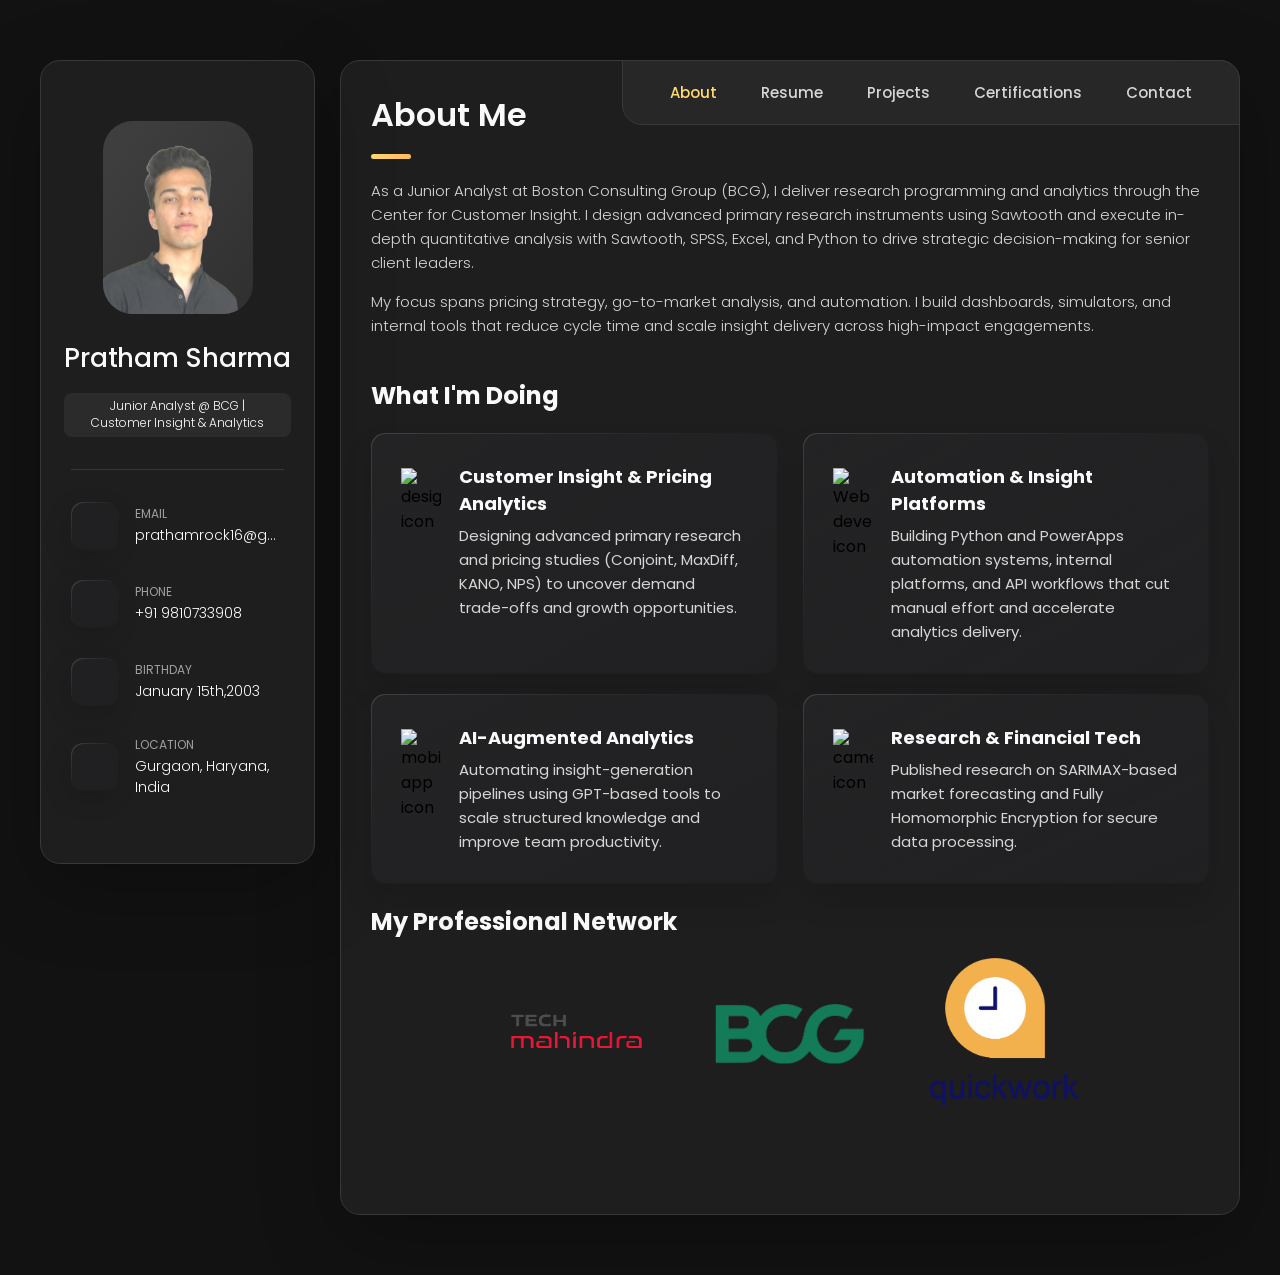
==== commit be781202: "Add files via upload" ====
--- a/index.html
+++ b/index.html
@@ -48,7 +48,7 @@
         <div class="info-content">
           <h1 class="name" title="Pratham Sharma">Pratham Sharma</h1>
 
-          <p class="title">Analyst | Programmer</p>
+          <p class="title">Junior Analyst @ BCG | Customer Insight & Analytics</p>
         </div>
 
         <button class="info_more-btn" data-sidebar-btn>
@@ -74,7 +74,7 @@
             <div class="contact-info">
               <p class="contact-title">Email</p>
 
-              <a href="mailto:prathamsharma@live.com" class="contact-link">prathamsharma@live.com</a>
+              <a href="mailto:prathamrock16@gmail.com" class="contact-link">prathamrock16@gmail.com</a>
             </div>
 
           </li>
@@ -88,7 +88,7 @@
             <div class="contact-info">
               <p class="contact-title">Phone</p>
 
-              <a href="tel:+12133522795" class="contact-link">+91 9810733908</a>
+              <a href="tel:+919810733908" class="contact-link">+91 9810733908</a>
             </div>
 
           </li>
@@ -116,7 +116,7 @@
             <div class="contact-info">
               <p class="contact-title">Location</p>
 
-              <address>Gurugram,India</address>
+              <address>Gurgaon, Haryana, India</address>
             </div>
 
           </li>
@@ -209,10 +209,10 @@
 
         <section class="about-text">
           <p>
-            Computer Science graduate with a strong foundation in AI/ML, automation, and algorithmic optimization. Currently working with BCG as a Data
-Reporting & Business Analyst, building internal tools, automating workflows, and delivering strategic insights through Power BI and custom GPTs.
-Backed by 3 years of hands-on experience in business strategy,I bring a unique blend of technical skill and analytical acumen to drive data-led
-innovation and efficiency.
+As a Junior Analyst at Boston Consulting Group (BCG), I deliver research programming and analytics through the Center for Customer Insight. I design advanced primary research instruments using Sawtooth and execute in-depth quantitative analysis with Sawtooth, SPSS, Excel, and Python to drive strategic decision-making for senior client leaders.
+          </p>
+          <p>
+My focus spans pricing strategy, go-to-market analysis, and automation. I build dashboards, simulators, and internal tools that reduce cycle time and scale insight delivery across high-impact engagements.
           </p>
         </section>
 
@@ -235,10 +235,10 @@
               </div>
 
               <div class="service-content-box">
-                <h4 class="h4 service-item-title">Data Analysis & Business Intelligence</h4>
+                <h4 class="h4 service-item-title">Customer Insight & Pricing Analytics</h4>
 
                 <p class="service-item-text">
-                  Developing custom Power BI dashboards and analytical tools to transform raw data into strategic insights for senior leadership. Leveraging real-world consulting case studies to drive data-backed decision-making.
+                  Designing advanced primary research and pricing studies (Conjoint, MaxDiff, KANO, NPS) to uncover demand trade-offs and growth opportunities.
                 </p>
               </div>
 
@@ -251,10 +251,10 @@
               </div>
 
               <div class="service-content-box">
-                <h4 class="h4 service-item-title">Automation & Workflow Engineering</h4>
+                <h4 class="h4 service-item-title">Automation & Insight Platforms</h4>
 
                 <p class="service-item-text">
-                  Designing and deploying scalable automation solutions using Python, PowerApps, and APIs. From internal chatbot assistants to task streamlining, I'm eliminating bottlenecks with smart, self-sustaining systems.
+                  Building Python and PowerApps automation systems, internal platforms, and API workflows that cut manual effort and accelerate analytics delivery.
                 </p>
               </div>
 
@@ -267,10 +267,10 @@
               </div>
 
               <div class="service-content-box">
-                <h4 class="h4 service-item-title"> AI & GPT Integration</h4>
+                <h4 class="h4 service-item-title">AI-Augmented Analytics</h4>
 
                 <p class="service-item-text">
-                  Creating custom GPTs and AI agents to automate reporting, content generation, and internal queries. Enhancing enterprise efficiency with secure, context-aware AI integrations across business ops.
+                  Automating insight-generation pipelines using GPT-based tools to scale structured knowledge and improve team productivity.
                 </p>
               </div>
 
@@ -283,91 +283,16 @@
               </div>
 
               <div class="service-content-box">
-                <h4 class="h4 service-item-title">Cybersecurity & Financial Tech Projects</h4>
+                <h4 class="h4 service-item-title">Research & Financial Tech</h4>
 
                 <p class="service-item-text">
-                  Implemented fully homomorphic encryption (FHE) for secure salary processing and built forecasting models (ARIMA, SARIMAX) for financial indices. Blending machine learning with cryptography for real-world impact.
+                  Published research on SARIMAX-based market forecasting and Fully Homomorphic Encryption for secure data processing.
                 </p>
               </div>
 
             </li>
 
           </ul>
-
-        </section>
-
-
-        <!--
-          - testimonials
-        -->
-
-        <section class="testimonials">
-
-          <h3 class="h3 testimonials-title">Testimonials</h3>
-
-          <ul class="testimonials-list has-scrollbar">
-
-            <li class="testimonials-item">
-              <div class="content-card" data-testimonials-item>
-
-                <figure class="testimonials-avatar-box">
-                  <img src="./assets/images/avatar-3.png" alt="Anjali Dutta" width="60" data-testimonials-avatar>
-                </figure>
-
-                <h4 class="h4 testimonials-item-title" data-testimonials-title>Anjali Dutta</h4>
-                <h5 class="service-item-text custom-title" data-modal-title>VP - Head of Digital Studio(XDS) @ Tech Mahindra</h5><br>
-                <div class="testimonials-text" data-testimonials-text>
-                  <p>
-                    Pratham is proactive and believes in self-learning. He always asks questions to understand the reasoning behind things and does his required homework before attending any meetings. We are happy with his work during the internship period and are confident that he will excel in his studies and future work.
-                  </p>
-                </div>
-
-              </div>
-            </li>
-
-            <li class="testimonials-item">
-              <div class="content-card" data-testimonials-item>
-
-                <figure class="testimonials-avatar-box">
-                  <img src="./assets/images/avatar-2.png" alt="Mohit Sharma" width="60" data-testimonials-avatar>
-                </figure>
-                <h4 class="h4 testimonials-item-title" data-testimonials-title>Mohit Sharma</h4>
-                <h5 class="service-item-text custom-title" data-modal-title>Head - IT & Indirect Sourcing at Indus Towers Ltd</h5><br>
-                <div class="testimonials-text" data-testimonials-text>
-                  <p>
-                    Pratham stands out for his exceptional problem-solving skills and innovative approach, transforming complex concepts into accessible solutions with both talent and hard work. His dedication to computer science research advances projects significantly, embodying a rare blend of academic excellence and practical application.
-                  </p>
-                </div>
-              </div>
-          </ul>
-
-        </section>
-
-
-        <!--
-          - testimonials modal
-        -->
-
-        <div class="modal-container" data-modal-container>
-
-          <div class="overlay" data-overlay></div>
-
-          <section class="testimonials-modal">
-
-            <button class="modal-close-btn" data-modal-close-btn>
-              <ion-icon name="close-outline"></ion-icon>
-            </button>
-
-            <div class="modal-img-wrapper">
-              
-            <div class="modal-content">
-            </div>
-
-          </section>
-
-        </div>
-
-
         <!--
           - clients
         -->
@@ -412,9 +337,8 @@
 
         <header>
           <h2 class="h2 article-title">Resume</h2>
-          <h3><a href="https://drive.google.com/file/d/1dcZdUdRN5hiRqsLfSoXajF4bv8JG6z2a/view?usp=sharing" class="resume-link">View my Resume</a></h3><br><br>
+          <h3><a href="https://drive.google.com/file/d/1EYJEjIx38LYtqHscZuGKtqwslvK_d5KR/view?usp=sharing" class="resume-link">View my Resume</a></h3><br><br>
         </header>
-      </section>
 
       <section class="timeline">
 
@@ -426,24 +350,39 @@
           <h3 class="h3">Experience</h3>
         </div>
 
+        <!--
         <ol class="timeline-list">
+        
+        <li class="timeline-item">
+
+          <h4 class="h4 timeline-item-title">Junior Analyst</h4><br>
+          <h3 class="testimonials-text">Boston Consulting Group (BCG)</h3>
+
+          <span>April,2025 — Present</span>
+
+          <p class="timeline-text">
+• Led end-to-end pricing and growth analytics for Fortune 50 technology and hospitality clients, impacting $100M+ revenue portfolios.<br>
+• Collaborated directly with Partners and Senior Partners across multiple engagements, delivering frameworks used by C-suite leadership.<br>
+• Designed Conjoint, MaxDiff, and NPS studies (10K–25K+ simulations), identifying 8–15% pricing uplift opportunities.<br>
+• Built SPSS/Python-based demand and elasticity models improving EBIT margins by 3–6%.<br>
+• Developed Power BI/Tableau dashboards reducing reporting time by 90% and increasing adoption by 75%.<br>
+• Built internal automation tools saving 2+ months of FTE capacity annually and improving workflow efficiency by 60%.<br>
+</p>
+
         </li>
         <li class="timeline-item">
 
-          <h4 class="h4 timeline-item-title">Data Reporting & Business Analyst</h4><br>
-          <h3 class="testimonials-text">Boston Consulting Group</h3>
-
-          <span>April,2025 — Present</span>
-
-          <p class="timeline-text">
-            • Built a PowerApps tool with backend integration to streamline data entry, using PowerApps' JavaScript-like logic for enhanced functionality.<br>
-            • Developed customized Power BI dashboards for senior leadership, delivering actionable insights tailored to reporting needs.<br>
-            • Automated repetitive tasks using Python and created custom GPTs to improve process efficiency and minimize manual errors.<br>
-            • Analyzed BCG case studies to extract strategic insights, aiding in internal reporting and understanding of consultant approaches<br>
-          </p>
-
-        </li>
-        
+  <h4 class="h4 timeline-item-title">Independent Product Analyst & Entrepreneur</h4><br>
+
+  <span>January,2021 — August,2024</span>
+
+  <p class="timeline-text">
+    • Built a fintech analytics platform analyzing $2M+ crypto/NFT transactions with 300% user growth in 3 months.<br>
+    • Turned $250 into $50,000 using data-driven asset strategies.<br>
+    • Delivered fintech solutions improving payment efficiency and retention.<br>
+  </p>
+
+</li>
         <li class="timeline-item">
 
           <h4 class="h4 timeline-item-title">Digital Studio (XDS) Intern</h4><br>
@@ -481,7 +420,154 @@
 
             </p>
         </ol>
-
+        -->
+
+        <ol class="timeline-list">
+
+          <li class="timeline-item">
+            <h4 class="h4 timeline-item-title">Junior Analyst</h4><br>
+            <h3 class="testimonials-text">Boston Consulting Group (BCG)</h3>
+            <span>April, 2025 - Present | Gurgaon, India</span>
+            <ul class="resume-bullets">
+              <li><strong>Pricing and growth analytics:</strong> Drove end-to-end analytics for Fortune 50 technology and global hospitality clients, influencing $100M+ revenue portfolios.</li>
+              <li><strong>Executive partnership:</strong> Partnered with Partners and Senior Partners on 6+ high-priority engagements, delivering insight frameworks adopted by C-suite leadership.</li>
+              <li><strong>Advanced research design:</strong> Designed Conjoint, MaxDiff, KANO, and NPS studies (10K-25K+ respondent simulations), identifying 8-15% pricing uplift opportunities.</li>
+              <li><strong>Demand modeling:</strong> Built SPSS/Python elasticity models enabling pricing optimization scenarios projected to improve EBIT margins by 3-6 percentage points.</li>
+              <li><strong>BI delivery:</strong> Developed executive dashboards and simulators (Power BI, Tableau) reducing reporting turnaround time by 90% and increasing adoption by 75%.</li>
+              <li><strong>Platform ownership:</strong> Architected and launched an internal platform for a 70-member team, reducing operational workload by 80% and eliminating 15+ hours/week of manual coordination.</li>
+              <li><strong>Automation impact:</strong> Built Python and PowerApps automation systems saving 2+ months of FTE capacity annually and increasing workflow efficiency by 60%.</li>
+              <li><strong>AI-enabled insights:</strong> Automated insight-generation pipelines using Python + GPT-based tools, scaling knowledge across 200+ case studies and improving productivity by 20%.</li>
+            </ul>
+          </li>
+
+          <li class="timeline-item">
+            <h4 class="h4 timeline-item-title">Self-Employed Product Analyst and Entrepreneur</h4><br>
+            <span>January, 2021 - August, 2024 | Gurgaon, India</span>
+            <ul class="resume-bullets">
+              <li><strong>Fintech platform:</strong> Founded a fintech analytics platform analyzing $2M+ crypto and NFT transactions; achieved 300% user growth in 3 months.</li>
+              <li><strong>Investment strategy:</strong> Turned a $250 initial investment into $50,000 by developing data-based asset strategies.</li>
+              <li><strong>Client delivery:</strong> Delivered client-facing fintech solutions improving payment efficiency and retention.</li>
+            </ul>
+          </li>
+
+          <li class="timeline-item">
+            <h4 class="h4 timeline-item-title">Digital Studio (XDS) Intern</h4><br>
+            <h3 class="testimonials-text">Tech Mahindra</h3>
+            <span>August, 2023 - February, 2024 | Hyderabad, India</span>
+            <ul class="resume-bullets">
+              <li><strong>Workflow optimization:</strong> Enhanced financial dashboard performance by 30% through automation and usability improvements.</li>
+              <li><strong>UX research:</strong> Conducted UX research for finance clients and contributed technical content for VMware documentation.</li>
+            </ul>
+          </li>
+
+          <li class="timeline-item">
+            <h4 class="h4 timeline-item-title">Automation Intern</h4><br>
+            <h3 class="testimonials-text">QuickWork</h3>
+            <span>November, 2023 - December, 2023 | Mumbai, India</span>
+            <ul class="resume-bullets">
+              <li><strong>Automation pipelines:</strong> Engineered Python-based automation pipelines reducing manual financial reporting effort by 62%.</li>
+              <li><strong>API chatbots:</strong> Deployed API-integrated chatbot solutions to enhance client engagement in recurring finance workflows.</li>
+            </ul>
+          </li>
+
+        </ol>
+
+        <section class="timeline">
+
+          <div class="title-wrapper">
+            <div class="icon-box">
+              <ion-icon name="document-text-outline"></ion-icon>
+            </div>
+
+            <h3 class="h3">Research Publications</h3>
+          </div>
+
+          <ol class="timeline-list">
+
+            <li class="timeline-item">
+              <h4 class="h4 timeline-item-title">Comparative Analysis of NSE Nifty and BSE Sensex Forecasting using ARIMA, SARIMA and SARIMAX Models</h4>
+              <span>January, 2024 - July, 2024</span>
+              <ul class="resume-bullets">
+                <li><strong>Study focus:</strong> Conducted a comparative study of time-series forecasting models to evaluate predictive performance for Indian stock market indices.</li>
+                <li><strong>Modeling:</strong> Implemented ARIMA, SARIMA, and SARIMAX models to forecast movements of NSE Nifty and BSE Sensex.</li>
+                <li><strong>Evaluation:</strong> Analyzed historical financial time-series data to evaluate model accuracy and predictive stability.</li>
+                <li><strong>Benchmarking:</strong> Benchmarked forecasting performance using statistical error metrics and model diagnostics.</li>
+                <li><strong>Findings:</strong> Demonstrated the impact of seasonality and external variables on financial market forecasting. <a href="https://www.taylorfrancis.com/chapters/edit/10.1201/9781003773801-28/comparative-analysis-nse-nifty-bse-sensex-forecasting-using-arima-sarima-sarimax-models-poonkodi-premalatha-avani-akhilesh-dixit-krrish-yadav-pratham-sharma">Link</a></li>
+              </ul>
+            </li>
+
+            <li class="timeline-item">
+              <h4 class="h4 timeline-item-title">Privacy-Preserving Database Framework using Fully Homomorphic Encryption (FHE)</h4>
+              <span>January, 2024 - May, 2024</span>
+              <ul class="resume-bullets">
+                <li><strong>Secure computation:</strong> Developed and implemented a privacy-preserving framework enabling computation directly on encrypted salary data without decryption.</li>
+                <li><strong>Database workflow:</strong> Designed an encrypted relational database flow supporting secure data entry, updates, and arithmetic on ciphertexts.</li>
+                <li><strong>Cryptography:</strong> Integrated a custom cryptographic library built on Python and NumPy to enable encrypted computation.</li>
+                <li><strong>Validation:</strong> Demonstrated feasibility for real-world database management scenarios involving sensitive employee salary data.</li>
+                <li><strong>Testing:</strong> Validated the approach through simulated database operations ensuring confidentiality during storage and processing. <a href="https://link.springer.com/chapter/10.1007/978-981-95-3701-3_9">Link</a></li>
+              </ul>
+            </li>
+
+            <li class="timeline-item">
+              <h4 class="h4 timeline-item-title">Zero Trust Networks and Self-Healing Networks</h4>
+              <span>July, 2023 - April, 2025</span>
+              <ul class="resume-bullets">
+                <li><strong>Industry evaluation:</strong> Evaluated Zero Trust implementations by Google, Cisco, and Walmart, emphasizing resilience and real-time mitigation.</li>
+                <li><strong>AI/ML role:</strong> Highlighted AI/ML's role in self-healing systems and automation within zero-trust environments.</li>
+              </ul>
+            </li>
+
+          </ol>
+
+        </section>
+
+        <section class="timeline">
+
+          <div class="title-wrapper">
+            <div class="icon-box">
+              <ion-icon name="book-outline"></ion-icon>
+            </div>
+
+            <h3 class="h3">Education</h3>
+          </div>
+
+          <ol class="timeline-list">
+
+            <li class="timeline-item">
+              <h4 class="h4 timeline-item-title">Vellore Institute of Technology, Chennai</h4>
+              <h3 class="testimonials-text">BTech in Computer Science and Engineering (CORE) | 8.57 CGPA</h3>
+              <span>October, 2021 - April, 2025</span>
+              <ul class="resume-bullets">
+                <li><strong>Campus involvement:</strong> Core Member, E-Cell, VIT Chennai (Aug 2022 - Present).</li>
+                <li><strong>Research:</strong> IEEE research contributor and conference presenter.</li>
+              </ul>
+            </li>
+
+            <li class="timeline-item">
+              <h4 class="h4 timeline-item-title">White Leaf Public School, Delhi</h4>
+              <h3 class="testimonials-text">12th | CBSE</h3>
+              <span>2021</span>
+              <ul class="resume-bullets">
+                <li><strong>Academics:</strong> Completed CBSE 12th with a focus on science and mathematics.</li>
+              </ul>
+            </li>
+
+            <li class="timeline-item">
+              <h4 class="h4 timeline-item-title">Shiv Nadar School, Gurgaon</h4>
+              <h3 class="testimonials-text">10th | CBSE</h3>
+              <span>2020</span>
+              <ul class="resume-bullets">
+                <li><strong>Sports:</strong> State-Level Basketball Player (2018-2020).</li>
+                <li><strong>Leadership:</strong> International Award for Young People (Feb 2020).</li>
+                <li><strong>Robotics:</strong> First Prize, Inter-School Robotics Competition (Dec 2017) for a disaster-response robot.</li>
+              </ul>
+            </li>
+
+          </ol>
+
+        </section>
+
+        <!--
         <section class="timeline">
 
           <div class="title-wrapper">
@@ -534,11 +620,13 @@
           </ol>
 
         </section>
+        -->
 
         <section class="skill">
 
-          <h3 class="h3 skills-title">My skills</h3>
-
+          <h3 class="h3 skills-title">Skills</h3>
+
+          <!--
           <ul class="skills-list content-card">
 
             <li class="skills-item">
@@ -643,6 +731,91 @@
 
             </li>
           </ul>
+          -->
+
+          <ul class="skills-list content-card">
+
+            <li class="skills-item">
+              <div class="title-wrapper">
+                <h5 class="h5">Conjoint & Primary Research</h5>
+                <data value="90">90%</data>
+              </div>
+              <div class="skill-progress-bg">
+                <div class="skill-progress-fill" style="width: 90%;"></div>
+              </div>
+            </li>
+
+            <li class="skills-item">
+              <div class="title-wrapper">
+                <h5 class="h5">Pricing & Go-to-Market Strategy</h5>
+                <data value="85">85%</data>
+              </div>
+              <div class="skill-progress-bg">
+                <div class="skill-progress-fill" style="width: 85%;"></div>
+              </div>
+            </li>
+
+            <li class="skills-item">
+              <div class="title-wrapper">
+                <h5 class="h5">Predictive Modeling</h5>
+                <data value="85">85%</data>
+              </div>
+              <div class="skill-progress-bg">
+                <div class="skill-progress-fill" style="width: 85%;"></div>
+              </div>
+            </li>
+
+            <li class="skills-item">
+              <div class="title-wrapper">
+                <h5 class="h5">Automation Scripting</h5>
+                <data value="85">85%</data>
+              </div>
+              <div class="skill-progress-bg">
+                <div class="skill-progress-fill" style="width: 85%;"></div>
+              </div>
+            </li>
+
+            <li class="skills-item">
+              <div class="title-wrapper">
+                <h5 class="h5">Financial Market Analysis</h5>
+                <data value="80">80%</data>
+              </div>
+              <div class="skill-progress-bg">
+                <div class="skill-progress-fill" style="width: 80%;"></div>
+              </div>
+            </li>
+
+            <li class="skills-item">
+              <div class="title-wrapper">
+                <h5 class="h5">Python</h5>
+                <data value="90">90%</data>
+              </div>
+              <div class="skill-progress-bg">
+                <div class="skill-progress-fill" style="width: 90%;"></div>
+              </div>
+            </li>
+
+            <li class="skills-item">
+              <div class="title-wrapper">
+                <h5 class="h5">SPSS, Sawtooth, Excel</h5>
+                <data value="85">85%</data>
+              </div>
+              <div class="skill-progress-bg">
+                <div class="skill-progress-fill" style="width: 85%;"></div>
+              </div>
+            </li>
+
+            <li class="skills-item">
+              <div class="title-wrapper">
+                <h5 class="h5">Power BI, Tableau, PowerApps</h5>
+                <data value="85">85%</data>
+              </div>
+              <div class="skill-progress-bg">
+                <div class="skill-progress-fill" style="width: 85%;"></div>
+              </div>
+            </li>
+
+          </ul>
 
         </section>
 
@@ -680,6 +853,10 @@
             <li class="filter-item">
               <button data-filter-btn>Research</button>
             </li>
+
+            <li class="filter-item">
+              <button data-filter-btn>Case Studies</button>
+            </li>
           </ul>
 
           
@@ -715,6 +892,10 @@
                 <button data-select-item>Research</button>
               </li>
 
+              <li class="select-item">
+                <button data-select-item>Case Studies</button>
+              </li>
+
 
             </ul>
 
@@ -741,109 +922,262 @@
             </li>
 
             <li class="project-item  active" data-filter-item data-category="web development">
-              <a href="https://github.com/PrathamxSharma/Web-dev-practice-">
+              <a href="https://www.linkedin.com/in/prathamsharma23/details/projects/">
 
                 <figure class="project-img">
                   <div class="project-item-icon-box">
                     <ion-icon name="eye-outline"></ion-icon>
                   </div>
 
-                  <img src="./assets/images/project-2c.png" alt="orizon" loading="lazy">
-                </figure>
-
-                <h3 class="project-title">Home Page Design</h3>
-
-                <p class="project-category">Web development</p>
-
-              </a>
-            </li>
-            <li class="project-item  active" data-filter-item data-category="web development">
-              <a href="https://www.linkedin.com/in/prathamsharma23/details/projects/">
+                  <img src="./assets/images/database.png" alt="summary" loading="lazy">
+                </figure>
+
+                <h3 class="project-title">Database Application</h3>
+
+                <p class="project-category">web development</p>
+
+              </a>
+            </li>
+
+            <li class="project-item  active" data-filter-item data-category="designs">
+              <a href="https://www.figma.com/file/dqtA6jsbzxsGDPXKbzXZ4Q/AIR-INDIA?type=design&node-id=0%3A1&mode=design&t=z2x9NWFZSSCBquJO-1">
 
                 <figure class="project-img">
                   <div class="project-item-icon-box">
                     <ion-icon name="eye-outline"></ion-icon>
                   </div>
 
-                  <img src="./assets/images/database.png" alt="summary" loading="lazy">
-                </figure>
-
-                <h3 class="project-title">Database Application</h3>
-
-                <p class="project-category">web development</p>
-
-              </a>
-            </li>
-
-            <li class="project-item  active" data-filter-item data-category="designs">
-              <a href="https://www.figma.com/file/dqtA6jsbzxsGDPXKbzXZ4Q/AIR-INDIA?type=design&node-id=0%3A1&mode=design&t=z2x9NWFZSSCBquJO-1">
+                  <img src="./assets/images/project-3.png" alt="summary" loading="lazy">
+                </figure>
+
+                <h3 class="project-title">UI/UX on AIR INDIA</h3>
+
+                <p class="project-category">Designs</p>
+
+              </a>
+            </li>
+            <li class="project-item  active" data-filter-item data-category="research">
+              <a href="https://drive.google.com/file/d/1azie48uI-armo8ObPhDqebWJKJyYgs0G/view?usp=sharing">
 
                 <figure class="project-img">
                   <div class="project-item-icon-box">
                     <ion-icon name="eye-outline"></ion-icon>
                   </div>
 
-                  <img src="./assets/images/project-3.png" alt="summary" loading="lazy">
-                </figure>
-
-                <h3 class="project-title">UI/UX on AIR INDIA</h3>
-
-                <p class="project-category">Designs</p>
-
-              </a>
-            </li>
+                  <img src="./assets/images/data leakage.png" alt="summary" loading="lazy">
+                </figure>
+
+                <h3 class="project-title">Data Leakage Detection</h3>
+
+                <p class="project-category">Research</p>
+
+              </a>
+            </li>
+
             <li class="project-item  active" data-filter-item data-category="research">
-              <a href="https://drive.google.com/file/d/1azie48uI-armo8ObPhDqebWJKJyYgs0G/view?usp=sharing">
+              <a href="https://github.com/PrathamxSharma/Sales-Predictor">
 
                 <figure class="project-img">
                   <div class="project-item-icon-box">
                     <ion-icon name="eye-outline"></ion-icon>
                   </div>
 
-                  <img src="./assets/images/data leakage.png" alt="summary" loading="lazy">
-                </figure>
-
-                <h3 class="project-title">Data Leakage Detection</h3>
+                  <img src="./assets/images/sales.png" alt="task manager" loading="lazy">
+                </figure>
+
+                <h3 class="project-title">Sales-Predictor</h3>
 
                 <p class="project-category">Research</p>
-
               </a>
             </li>
 
             <li class="project-item  active" data-filter-item data-category="research">
-              <a href="https://github.com/PrathamxSharma/Sales-Predictor">
+              <a href="https://www.taylorfrancis.com/chapters/edit/10.1201/9781003773801-28/comparative-analysis-nse-nifty-bse-sensex-forecasting-using-arima-sarima-sarimax-models-poonkodi-premalatha-avani-akhilesh-dixit-krrish-yadav-pratham-sharma">
 
                 <figure class="project-img">
                   <div class="project-item-icon-box">
                     <ion-icon name="eye-outline"></ion-icon>
                   </div>
 
-                  <img src="./assets/images/sales.png" alt="task manager" loading="lazy">
-                </figure>
-
-                <h3 class="project-title">Sales-Predictor</h3>
+                  <img src="./assets/images/project-2c.png" alt="forecasting" loading="lazy">
+                </figure>
+
+                <h3 class="project-title">Nifty & Sensex Forecasting (ARIMA/SARIMA/SARIMAX)</h3>
 
                 <p class="project-category">Research</p>
               </a>
             </li>
-          </li>
-          <li class="project-item  active" data-filter-item data-category="research">
-            <a href="https://www.linkedin.com/in/prathamsharma23/details/projects/">
-
-              <figure class="project-img">
-                <div class="project-item-icon-box">
-                  <ion-icon name="eye-outline"></ion-icon>
-                </div>
-
-                <img src="./assets/images/battery.png" alt="summary" loading="lazy">
-              </figure>
-
-              <h3 class="project-title">Battery Performance Analysis for Electric Bajaj Chetak using MATLAB and Simulink</h3>
-
-              <p class="project-category">Research</p>
-
-            </a>
-          </li>
+
+            <li class="project-item  active" data-filter-item data-category="research">
+              <a href="https://link.springer.com/chapter/10.1007/978-981-95-3701-3_9">
+
+                <figure class="project-img">
+                  <div class="project-item-icon-box">
+                    <ion-icon name="eye-outline"></ion-icon>
+                  </div>
+
+                  <img src="./assets/images/data leakage.png" alt="fhe" loading="lazy">
+                </figure>
+
+                <h3 class="project-title">FHE Secure Salary Data Processing</h3>
+
+                <p class="project-category">Research</p>
+              </a>
+            </li>
+
+            <li class="project-item  active" data-filter-item data-category="research">
+              <a href="https://www.linkedin.com/in/prathamsharma23/details/projects/">
+
+                <figure class="project-img">
+                  <div class="project-item-icon-box">
+                    <ion-icon name="eye-outline"></ion-icon>
+                  </div>
+
+                  <img src="./assets/images/battery.png" alt="summary" loading="lazy">
+                </figure>
+
+                <h3 class="project-title">Battery Performance Analysis for Electric Bajaj Chetak using MATLAB and Simulink</h3>
+
+                <p class="project-category">Research</p>
+
+              </a>
+            </li>
+
+            <li class="project-item  active" data-filter-item data-category="case studies">
+              <a href="https://www.linkedin.com/feed/update/urn:li:activity:7385532662565781504/?originTrackingId=y%2BR%2BheYCzEY1Fle%2Bhyx8fg%3D%3D">
+
+                <figure class="project-img">
+                  <div class="project-item-icon-box">
+                    <ion-icon name="eye-outline"></ion-icon>
+                  </div>
+
+                  <img src="./assets/images/logow.png" alt="Revolut case study" loading="lazy">
+                </figure>
+
+                <h3 class="project-title">Revolut's UK Reckoning</h3>
+
+                <p class="project-category">Case Studies</p>
+              </a>
+            </li>
+
+            <li class="project-item  active" data-filter-item data-category="case studies">
+              <a href="https://www.linkedin.com/feed/update/urn:li:activity:7339479195548381184/?originTrackingId=%2F82eJiLeb6fekqm6meTlZw%3D%3D">
+
+                <figure class="project-img">
+                  <div class="project-item-icon-box">
+                    <ion-icon name="eye-outline"></ion-icon>
+                  </div>
+
+                  <img src="./assets/images/logow.png" alt="eBay China case study" loading="lazy">
+                </figure>
+
+                <h3 class="project-title">Why eBay Couldn't Crack China</h3>
+
+                <p class="project-category">Case Studies</p>
+              </a>
+            </li>
+
+            <li class="project-item  active" data-filter-item data-category="case studies">
+              <a href="https://www.linkedin.com/feed/update/urn:li:activity:7334405768768573440/?originTrackingId=Ek0TXhhTnIyj64LXJQdJeg%3D%3D">
+
+                <figure class="project-img">
+                  <div class="project-item-icon-box">
+                    <ion-icon name="eye-outline"></ion-icon>
+                  </div>
+
+                  <img src="./assets/images/logow.png" alt="Amazon India case study" loading="lazy">
+                </figure>
+
+                <h3 class="project-title">Why Amazon Couldn't Crack India</h3>
+
+                <p class="project-category">Case Studies</p>
+              </a>
+            </li>
+
+            <li class="project-item  active" data-filter-item data-category="case studies">
+              <a href="https://www.linkedin.com/feed/update/urn:li:activity:7336942486885494784/?originTrackingId=9PHVJg7h6bb8EyyfNPedfw%3D%3D">
+
+                <figure class="project-img">
+                  <div class="project-item-icon-box">
+                    <ion-icon name="eye-outline"></ion-icon>
+                  </div>
+
+                  <img src="./assets/images/logow.png" alt="IKEA India case study" loading="lazy">
+                </figure>
+
+                <h3 class="project-title">Why IKEA Couldn't Crack India</h3>
+
+                <p class="project-category">Case Studies</p>
+              </a>
+            </li>
+
+            <li class="project-item  active" data-filter-item data-category="case studies">
+              <a href="https://www.linkedin.com/posts/prathamsharma23_uniqlo-case-study-activity-7331869050291007488-pgiv/?utm_source=social_share_send&utm_medium=member_desktop_web&rcm=ACoAADhMk4sBxkNm8Jg6e-bDZLdmz9tRTfzzG5I">
+
+                <figure class="project-img">
+                  <div class="project-item-icon-box">
+                    <ion-icon name="eye-outline"></ion-icon>
+                  </div>
+
+                  <img src="./assets/images/logow.png" alt="UNIQLO USA case study" loading="lazy">
+                </figure>
+
+                <h3 class="project-title">Why UNIQLO Couldn't Crack America</h3>
+
+                <p class="project-category">Case Studies</p>
+              </a>
+            </li>
+
+            <li class="project-item  active" data-filter-item data-category="case studies">
+              <a href="https://www.linkedin.com/posts/prathamsharma23_robinhood-activity-7388106843363012608-AYlz/?utm_source=social_share_send&utm_medium=member_desktop_web&rcm=ACoAADhMk4sBxkNm8Jg6e-bDZLdmz9tRTfzzG5I">
+
+                <figure class="project-img">
+                  <div class="project-item-icon-box">
+                    <ion-icon name="eye-outline"></ion-icon>
+                  </div>
+
+                  <img src="./assets/images/logow.png" alt="Robinhood case study" loading="lazy">
+                </figure>
+
+                <h3 class="project-title">Robinhood's US Reckoning</h3>
+
+                <p class="project-category">Case Studies</p>
+              </a>
+            </li>
+
+            <li class="project-item  active" data-filter-item data-category="case studies">
+              <a href="https://www.linkedin.com/posts/prathamsharma23_usquickcommercepilotstudy-activity-7441846287404183552-i_s6/?utm_source=social_share_send&utm_medium=member_desktop_web&rcm=ACoAADhMk4sBxkNm8Jg6e-bDZLdmz9tRTfzzG5I">
+
+                <figure class="project-img">
+                  <div class="project-item-icon-box">
+                    <ion-icon name="eye-outline"></ion-icon>
+                  </div>
+
+                  <img src="./assets/images/logow.png" alt="US quick commerce case study" loading="lazy">
+                </figure>
+
+                <h3 class="project-title">US Quick-Commerce Without New Warehouses</h3>
+
+                <p class="project-category">Case Studies</p>
+              </a>
+            </li>
+
+            <li class="project-item  active" data-filter-item data-category="case studies">
+              <a href="https://www.linkedin.com/posts/prathamsharma23_blue-owl-activity-7446919681300611072-xbN1/?utm_source=social_share_send&utm_medium=member_desktop_web&rcm=ACoAADhMk4sBxkNm8Jg6e-bDZLdmz9tRTfzzG5I">
+
+                <figure class="project-img">
+                  <div class="project-item-icon-box">
+                    <ion-icon name="eye-outline"></ion-icon>
+                  </div>
+
+                  <img src="./assets/images/logow.png" alt="Blue Owl case study" loading="lazy">
+                </figure>
+
+                <h3 class="project-title">Blue Owl Capital Liquidity Crunch</h3>
+
+                <p class="project-category">Case Studies</p>
+              </a>
+            </li>
 
           </ul>
 
@@ -859,7 +1193,7 @@
         - #Certifications
       -->
 
-      <article class="Certifications" data-page="Certifications">
+      <article class="Certifications" data-page="certifications">
 
         <header>
           <h2 class="h2 article-title">Certifications</h2>
@@ -867,6 +1201,7 @@
 
         <section class="Certifications-posts">
 
+          <!--
           <ul class="Certifications-posts-list">
 
             <li class="Certifications-post-item">
@@ -1219,6 +1554,86 @@
 
                 </div>
 
+              </a>
+            </li>
+
+          </ul>
+          -->
+
+          <ul class="Certifications-posts-list">
+
+            <li class="Certifications-post-item">
+              <a href="https://drive.google.com/file/d/1hTbI_nc8uGmI4uvNc4UA5jfDDt9t1gJl/view">
+                <figure class="Certifications-banner-box">
+                  <img src="./assets/images/Google Cloud Career Readiness Certificate - Uwi2rgSs - Pratham Sharma_page-0001.jpg" alt="Google Cloud certificate" loading="lazy">
+                </figure>
+                <div class="Certifications-content">
+                  <div class="Certifications-meta">
+                    <span class="dot"></span>
+                    <time datetime="2023-10-01">October, 2023</time>
+                  </div>
+                  <h3 class="h3 Certifications-item-title">Google Cloud</h3>
+                </div>
+              </a>
+            </li>
+
+            <li class="Certifications-post-item">
+              <a href="https://www.credly.com/badges/8f505998-d038-47f9-a0a5-4e2cbc591159/linked_in_profile">
+                <figure class="Certifications-banner-box">
+                  <img src="./assets/images/Introduction_to_Packet_Tracer_Badge20231108-45-rdu9rb_pages-to-jpg-0001.jpg" alt="Packet Tracer badge" loading="lazy">
+                </figure>
+                <div class="Certifications-content">
+                  <div class="Certifications-meta">
+                    <span class="dot"></span>
+                    <time datetime="2023-02-01">February, 2023</time>
+                  </div>
+                  <h3 class="h3 Certifications-item-title">Packet Tracer</h3>
+                </div>
+              </a>
+            </li>
+
+            <li class="Certifications-post-item">
+              <a href="https://www.coursera.org/account/accomplishments/certificate/F4DKT4UKYZNR">
+                <figure class="Certifications-banner-box">
+                  <img src="./assets/images/Python Basics_page-0001.jpg" alt="Python Basics certificate" loading="lazy">
+                </figure>
+                <div class="Certifications-content">
+                  <div class="Certifications-meta">
+                    <span class="dot"></span>
+                    <time datetime="2021-10-01">October, 2021</time>
+                  </div>
+                  <h3 class="h3 Certifications-item-title">Python</h3>
+                </div>
+              </a>
+            </li>
+
+            <li class="Certifications-post-item">
+              <a href="https://drive.google.com/file/d/1RawAZ6JBN_VS0asMn5fO7FWNXe5FcoCg/view">
+                <figure class="Certifications-banner-box">
+                  <img src="./assets/images/Fireside Analytics Inc. DS0301EN Certificate _ Cognitive Class_page-0001.jpg" alt="Data Privacy Fundamentals certificate" loading="lazy">
+                </figure>
+                <div class="Certifications-content">
+                  <div class="Certifications-meta">
+                    <span class="dot"></span>
+                    <time datetime="2023-05-01">May, 2023</time>
+                  </div>
+                  <h3 class="h3 Certifications-item-title">Data Privacy Fundamentals</h3>
+                </div>
+              </a>
+            </li>
+
+            <li class="Certifications-post-item">
+              <a href="https://drive.google.com/file/d/11HissoMvCpdlJbJp98CxzqMd58A1HfkZ/view">
+                <figure class="Certifications-banner-box">
+                  <img src="./assets/images/Quickwork 201_page-0001.jpg" alt="Quickwork Automation 201 certificate" loading="lazy">
+                </figure>
+                <div class="Certifications-content">
+                  <div class="Certifications-meta">
+                    <span class="dot"></span>
+                    <time datetime="2023-11-01">November, 2023</time>
+                  </div>
+                  <h3 class="h3 Certifications-item-title">Quickwork Automation 201</h3>
+                </div>
               </a>
             </li>
 
@@ -1250,7 +1665,7 @@
 
         <section class="contact-form">
           <h3 class="h3 form-title">Contact Form</h3>
-          <form action="https://formspree.io/f/mleyvawj" method="POST">
+          <form action="https://formspree.io/f/mleyvawj" method="POST" data-form>
             <div class="input-wrapper">
               <input type="text" name="fullname" class="form-input" placeholder="Full name" required data-form-input>
               <input type="email" name="email" class="form-input" placeholder="Email address" required data-form-input>
@@ -1289,4 +1704,4 @@
 
 </body>
 
-</html>+</html>
--- a/style.css
+++ b/style.css
@@ -330,9 +330,13 @@
   background: var(--onyx);
   font-size: var(--fs-8);
   font-weight: var(--fw-300);
-  width: max-content;
+  width: auto;
+  max-width: 240px;
   padding: 3px 12px;
   border-radius: 8px;
+  white-space: normal;
+  text-align: center;
+  line-height: 1.4;
 }
 
 .info_more-btn {
@@ -723,27 +727,22 @@
 }
 
 .clients-item {
-  width: 150px;               /* fixed width to keep logos same size */
-  height: 130px;               /* fixed height for alignment */
+  width: 160px;
+  height: 100px;
   display: flex;
   justify-content: center;
   align-items: center;
-  flex: 0 0 auto;
 }
 
 .clients-item img {
-  max-width: 100%;
-  max-height: 100%;
-  object-fit: contain;
-}
-
+  width: 150px;          /* force same width */
+  height: 360px;          /* force same height */
+  object-fit: contain;   /* keeps logo proportions */
+}
 
 .clients-item img:hover {
   transform: scale(1.05);
 }
-
-
-
 
 
 /*-----------------------------------*\
@@ -813,6 +812,23 @@
   color: var(--light-gray);
   font-weight: var(--fw-300);
   line-height: 1.6;
+}
+
+.resume-bullets {
+  margin-top: 8px;
+  padding-left: 20px;
+  color: var(--light-gray);
+  list-style: disc;
+}
+
+.resume-bullets li {
+  margin-bottom: 6px;
+  line-height: 1.6;
+}
+
+.resume-bullets li strong {
+  color: var(--white-2);
+  font-weight: var(--fw-500);
 }
 
 
@@ -1017,6 +1033,7 @@
   font-size: var(--fs-6);
   font-weight: var(--fw-300);
 }
+
 
 
 
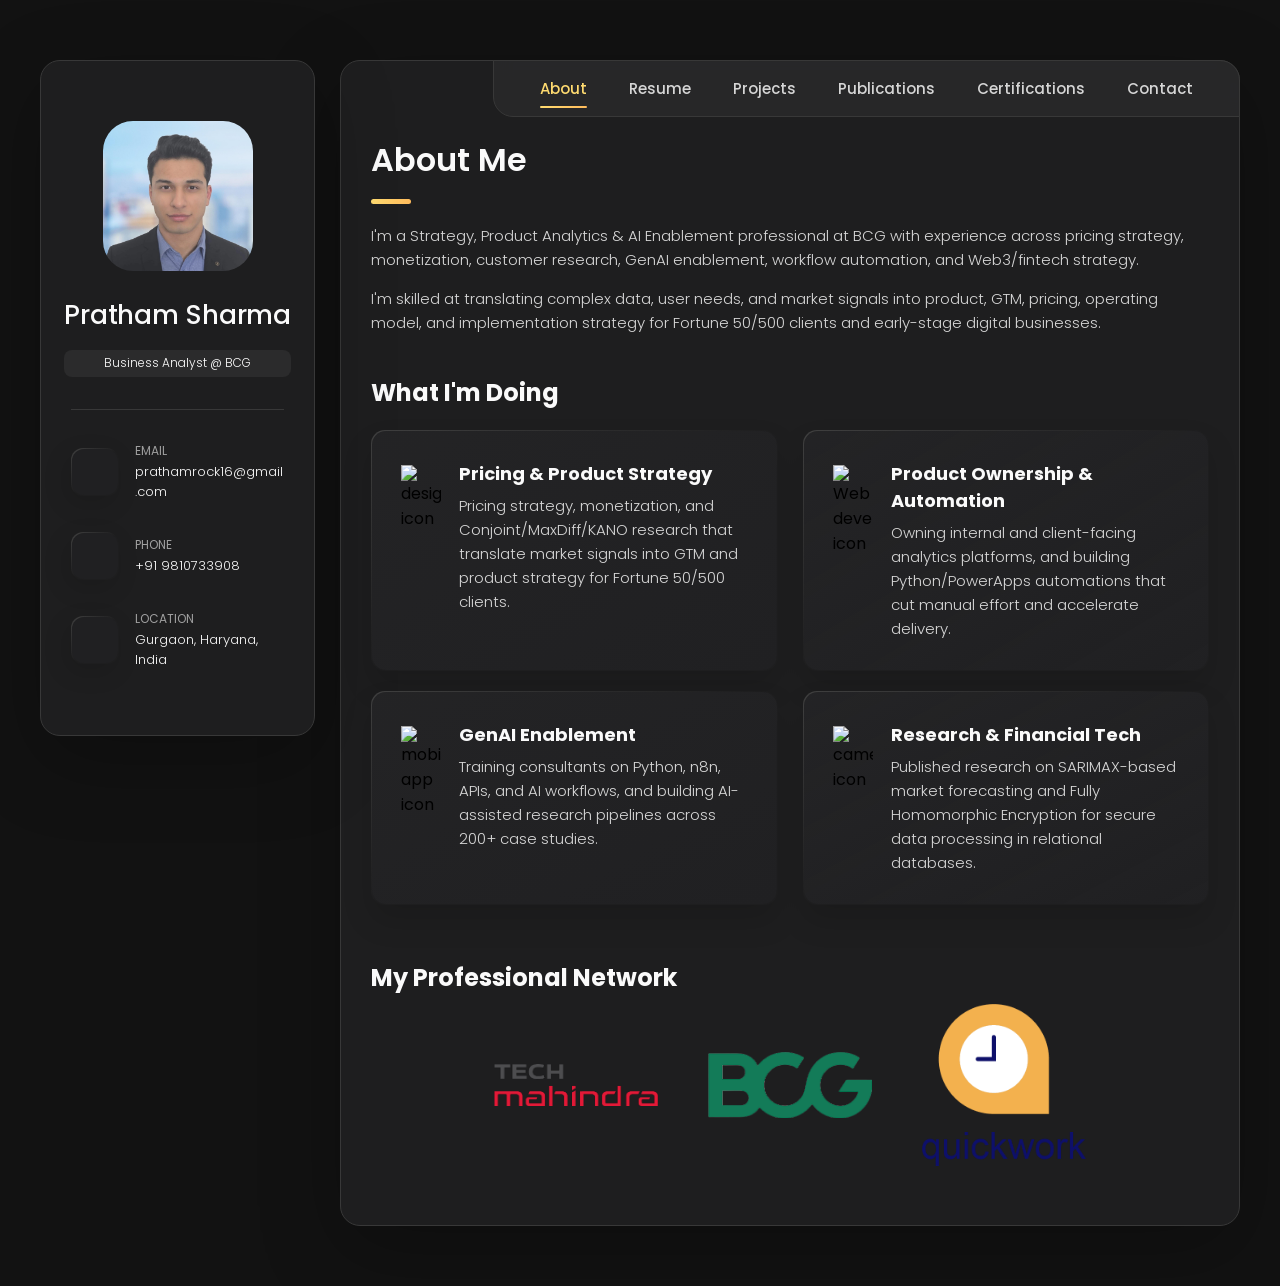
==== commit b604e406: "Add files via upload" ====
--- a/index.html
+++ b/index.html
@@ -1,1707 +1,1141 @@
-<!DOCTYPE html>
-<html lang="en">
-
-<head>
-  <meta charset="UTF-8">
-  <meta http-equiv="X-UA-Compatible" content="IE=edge">
-  <meta name="viewport" content="width=device-width, initial-scale=1.0">
-  <title>Pratham's Portfolio</title>
-
-  <!--
-    - favicon
-  -->
-  <link rel="shortcut icon" href="./assets/images/logo-p.png" type="image/x-icon">
-
-  <!--
-    - custom css link
-  -->
-  <link rel="stylesheet" href="style.css">
-
-  <!--
-    - google font link
-  -->
-  <link rel="preconnect" href="https://fonts.googleapis.com">
-  <link rel="preconnect" href="https://fonts.gstatic.com" crossorigin>
-  <link href="https://fonts.googleapis.com/css2?family=Poppins:wght@300;400;500;600&display=swap" rel="stylesheet">
-</head>
-
-<body>
-
-  <!--
-    - #MAIN
-  -->
-
-  <main>
-
-    <!--
-      - #SIDEBAR
-    -->
-
-    <aside class="sidebar" data-sidebar>
-
-      <div class="sidebar-info">
-
-        <figure class="avatar-box">
-          <img src="./assets/images/my-avatar1.png" alt="Pratham Sharma" width="80">
-        </figure>
-
-        <div class="info-content">
-          <h1 class="name" title="Pratham Sharma">Pratham Sharma</h1>
-
-          <p class="title">Junior Analyst @ BCG | Customer Insight & Analytics</p>
-        </div>
-
-        <button class="info_more-btn" data-sidebar-btn>
-          <span>Show Contacts</span>
-
-          <ion-icon name="chevron-down"></ion-icon>
-        </button>
-
-      </div>
-
-      <div class="sidebar-info_more">
-
-        <div class="separator"></div>
-
-        <ul class="contacts-list">
-
-          <li class="contact-item">
-
-            <div class="icon-box">
-              <ion-icon name="mail-outline"></ion-icon>
-            </div>
-
-            <div class="contact-info">
-              <p class="contact-title">Email</p>
-
-              <a href="mailto:prathamrock16@gmail.com" class="contact-link">prathamrock16@gmail.com</a>
-            </div>
-
-          </li>
-
-          <li class="contact-item">
-
-            <div class="icon-box">
-              <ion-icon name="phone-portrait-outline"></ion-icon>
-            </div>
-
-            <div class="contact-info">
-              <p class="contact-title">Phone</p>
-
-              <a href="tel:+919810733908" class="contact-link">+91 9810733908</a>
-            </div>
-
-          </li>
-
-          <li class="contact-item">
-
-            <div class="icon-box">
-              <ion-icon name="calendar-outline"></ion-icon>
-            </div>
-
-            <div class="contact-info">
-              <p class="contact-title">Birthday</p>
-
-              <time datetime="January 15th,2003">January 15th,2003</time>
-            </div>
-
-          </li>
-
-          <li class="contact-item">
-
-            <div class="icon-box">
-              <ion-icon name="location-outline"></ion-icon>
-            </div>
-
-            <div class="contact-info">
-              <p class="contact-title">Location</p>
-
-              <address>Gurgaon, Haryana, India</address>
-            </div>
-
-          </li>
-
-        </ul>
-
-        <div class="separator"></div>
-
-        <ul class="social-list">
-
-          <li class="social-item">
-            <a href="https://www.linkedin.com/in/prathamsharma23/" class="social-link">
-              <ion-icon name="logo-linkedin"></ion-icon>
-            </a>
-          </li>
-
-          <li class="social-item">
-            <a href="https://github.com/PrathamxSharma" class="social-link">
-              <ion-icon name="logo-github"></ion-icon>
-            </a>
-          </li>
-
-          <li class="social-item">
-            <a href="https://www.instagram.com/pratham_sharmaa/" class="social-link">
-              <ion-icon name="logo-instagram"></ion-icon>
-            </a>
-          </li>
-
-        </ul>
-
-      </div>
-
-    </aside>
-
-
-
-
-
-    <!--
-      - #main-content
-    -->
-
-    <div class="main-content">
-
-      <!--
-        - #NAVBAR
-      -->
-
-      <nav class="navbar">
-
-        <ul class="navbar-list">
-
-          <li class="navbar-item">
-            <button class="navbar-link  active" data-nav-link>About</button>
-          </li>
-
-          <li class="navbar-item">
-            <button class="navbar-link" data-nav-link>Resume</button>
-          </li>
-
-          <li class="navbar-item">
-            <button class="navbar-link" data-nav-link>Projects</button>
-          </li>
-
-          <li class="navbar-item">
-            <button class="navbar-link" data-nav-link>Certifications</button>
-          </li>
-
-          <li class="navbar-item">
-            <button class="navbar-link" data-nav-link>Contact</button>
-          </li>
-
-        </ul>
-
-      </nav>
-
-
-
-
-
-      <!--
-        - #ABOUT
-      -->
-
-      <article class="about  active" data-page="about">
-
-        <header>
-          <h2 class="h2 article-title">About me</h2>
-        </header>
-
-        <section class="about-text">
-          <p>
-As a Junior Analyst at Boston Consulting Group (BCG), I deliver research programming and analytics through the Center for Customer Insight. I design advanced primary research instruments using Sawtooth and execute in-depth quantitative analysis with Sawtooth, SPSS, Excel, and Python to drive strategic decision-making for senior client leaders.
-          </p>
-          <p>
-My focus spans pricing strategy, go-to-market analysis, and automation. I build dashboards, simulators, and internal tools that reduce cycle time and scale insight delivery across high-impact engagements.
-          </p>
-        </section>
-
-
-        <!--
-          - service
-        -->
-
-        <section class="service">
-
-          <h3 class="h3 service-title">What i'm doing</h3>
-
-          <ul class="service-list">
-
-            <li class="service-item">
-
-              <div class="service-icon-box">
-                <img src="./assets/images/icon-design.svg
-                " alt="design icon" width="40">
-              </div>
-
-              <div class="service-content-box">
-                <h4 class="h4 service-item-title">Customer Insight & Pricing Analytics</h4>
-
-                <p class="service-item-text">
-                  Designing advanced primary research and pricing studies (Conjoint, MaxDiff, KANO, NPS) to uncover demand trade-offs and growth opportunities.
-                </p>
-              </div>
-
-            </li>
-
-            <li class="service-item">
-
-              <div class="service-icon-box">
-                <img src="./assets/images/icon-dev.svg" alt="Web development icon" width="40">
-              </div>
-
-              <div class="service-content-box">
-                <h4 class="h4 service-item-title">Automation & Insight Platforms</h4>
-
-                <p class="service-item-text">
-                  Building Python and PowerApps automation systems, internal platforms, and API workflows that cut manual effort and accelerate analytics delivery.
-                </p>
-              </div>
-
-            </li>
-
-            <li class="service-item">
-
-              <div class="service-icon-box">
-                <img src="./assets/images/icon-app.svg" alt="mobile app icon" width="40">
-              </div>
-
-              <div class="service-content-box">
-                <h4 class="h4 service-item-title">AI-Augmented Analytics</h4>
-
-                <p class="service-item-text">
-                  Automating insight-generation pipelines using GPT-based tools to scale structured knowledge and improve team productivity.
-                </p>
-              </div>
-
-            </li>
-
-            <li class="service-item">
-
-              <div class="service-icon-box">
-                <img src="./assets/images/icon-photo.svg" alt="camera icon" width="40">
-              </div>
-
-              <div class="service-content-box">
-                <h4 class="h4 service-item-title">Research & Financial Tech</h4>
-
-                <p class="service-item-text">
-                  Published research on SARIMAX-based market forecasting and Fully Homomorphic Encryption for secure data processing.
-                </p>
-              </div>
-
-            </li>
-
-          </ul>
-        <!--
-          - clients
-        -->
-
-        <section class="clients">
-
-          <h3 class="h3 clients-title">My Professional Network</h3>
-
-          <ul class="clients-list has-scrollbar">
-
-            <li class="clients-item">
-              <a href="https://www.techmahindra.com/en-in/?f=2739467222">
-                <img src="./assets/images/logo-1-color.png" alt="client logo">
-              </a>
-            </li>
-            <li class="clients-item">
-              <a href="https://www.bcg.com/">
-                <img src="./assets/images/bcg.png" alt="client logo">
-              </a>
-            </li>
-            <li class="clients-item">
-              <a href="https://www.quickwork.co/">
-                <img src="./assets/images/logo-4-color.png" alt="client logo">
-              </a>
-            </li>
-          </ul>
-
-        </section>
-
-      </article>
-
-
-
-
-
-      <!--
-        - #RESUME
-      -->
-        
-
-      <article class="resume" data-page="resume">
-
-        <header>
-          <h2 class="h2 article-title">Resume</h2>
-          <h3><a href="https://drive.google.com/file/d/1EYJEjIx38LYtqHscZuGKtqwslvK_d5KR/view?usp=sharing" class="resume-link">View my Resume</a></h3><br><br>
-        </header>
-
-      <section class="timeline">
-
-        <div class="title-wrapper">
-          <div class="icon-box">
-            <ion-icon name="book-outline"></ion-icon>
-          </div>
-
-          <h3 class="h3">Experience</h3>
-        </div>
-
-        <!--
-        <ol class="timeline-list">
-        
-        <li class="timeline-item">
-
-          <h4 class="h4 timeline-item-title">Junior Analyst</h4><br>
-          <h3 class="testimonials-text">Boston Consulting Group (BCG)</h3>
-
-          <span>April,2025 — Present</span>
-
-          <p class="timeline-text">
-• Led end-to-end pricing and growth analytics for Fortune 50 technology and hospitality clients, impacting $100M+ revenue portfolios.<br>
-• Collaborated directly with Partners and Senior Partners across multiple engagements, delivering frameworks used by C-suite leadership.<br>
-• Designed Conjoint, MaxDiff, and NPS studies (10K–25K+ simulations), identifying 8–15% pricing uplift opportunities.<br>
-• Built SPSS/Python-based demand and elasticity models improving EBIT margins by 3–6%.<br>
-• Developed Power BI/Tableau dashboards reducing reporting time by 90% and increasing adoption by 75%.<br>
-• Built internal automation tools saving 2+ months of FTE capacity annually and improving workflow efficiency by 60%.<br>
-</p>
-
-        </li>
-        <li class="timeline-item">
-
-  <h4 class="h4 timeline-item-title">Independent Product Analyst & Entrepreneur</h4><br>
-
-  <span>January,2021 — August,2024</span>
-
-  <p class="timeline-text">
-    • Built a fintech analytics platform analyzing $2M+ crypto/NFT transactions with 300% user growth in 3 months.<br>
-    • Turned $250 into $50,000 using data-driven asset strategies.<br>
-    • Delivered fintech solutions improving payment efficiency and retention.<br>
-  </p>
-
-</li>
-        <li class="timeline-item">
-
-          <h4 class="h4 timeline-item-title">Digital Studio (XDS) Intern</h4><br>
-          <h3 class="testimonials-text">Tech Mahindra</h3>
-
-          <span>August,2023 — February,2024</span>
-
-          <p class="timeline-text">
-            •Advanced in UI/UX design with hands-on experience using Figma, notably for the Air India project.<br>
-            •Employed skills in HTML/CSS/JS to contribute to projects such as Bloom.<br>
-            •Demonstrated expertise in Market and UX Research.<br>
-            •Prioritized quality assurance, web accessibility, performance testing, and automation.<br>
-            •Content writer for Tech Mahindra, highlighting skills in content writing, enhancing event experiences,
-            and technical content creation.<br>
-            •Translated complex tech insights for VMware's VUD Blog.<br>
-
-          </p>
-
-        </li>
-          <li class="timeline-item">
-
-            <h4 class="h4 timeline-item-title">Automation Intern</h4><br>
-            <h3 class="testimonials-text">QuickWork</h3>
-
-            <span>November,2023 — December,2023</span>
-
-            <p class="timeline-text">
-              •Implemented automation scripts using Python and JavaScript, enhancing task efficiency.<br>
-              •Integrated APIs for seamless workflow connections.<br>
-              •Tested and optimized automated processes for reliability.<br>
-              •Learned new automation technologies, keeping up-to-date with industry trends.<br>
-              •Assisted in project management for automation projects, ensuring timely execution.<br>
-              •Documented processes and prepared concise reports on automation performance.
-<br>
-
-            </p>
-        </ol>
-        -->
-
-        <ol class="timeline-list">
-
-          <li class="timeline-item">
-            <h4 class="h4 timeline-item-title">Junior Analyst</h4><br>
-            <h3 class="testimonials-text">Boston Consulting Group (BCG)</h3>
-            <span>April, 2025 - Present | Gurgaon, India</span>
-            <ul class="resume-bullets">
-              <li><strong>Pricing and growth analytics:</strong> Drove end-to-end analytics for Fortune 50 technology and global hospitality clients, influencing $100M+ revenue portfolios.</li>
-              <li><strong>Executive partnership:</strong> Partnered with Partners and Senior Partners on 6+ high-priority engagements, delivering insight frameworks adopted by C-suite leadership.</li>
-              <li><strong>Advanced research design:</strong> Designed Conjoint, MaxDiff, KANO, and NPS studies (10K-25K+ respondent simulations), identifying 8-15% pricing uplift opportunities.</li>
-              <li><strong>Demand modeling:</strong> Built SPSS/Python elasticity models enabling pricing optimization scenarios projected to improve EBIT margins by 3-6 percentage points.</li>
-              <li><strong>BI delivery:</strong> Developed executive dashboards and simulators (Power BI, Tableau) reducing reporting turnaround time by 90% and increasing adoption by 75%.</li>
-              <li><strong>Platform ownership:</strong> Architected and launched an internal platform for a 70-member team, reducing operational workload by 80% and eliminating 15+ hours/week of manual coordination.</li>
-              <li><strong>Automation impact:</strong> Built Python and PowerApps automation systems saving 2+ months of FTE capacity annually and increasing workflow efficiency by 60%.</li>
-              <li><strong>AI-enabled insights:</strong> Automated insight-generation pipelines using Python + GPT-based tools, scaling knowledge across 200+ case studies and improving productivity by 20%.</li>
-            </ul>
-          </li>
-
-          <li class="timeline-item">
-            <h4 class="h4 timeline-item-title">Self-Employed Product Analyst and Entrepreneur</h4><br>
-            <span>January, 2021 - August, 2024 | Gurgaon, India</span>
-            <ul class="resume-bullets">
-              <li><strong>Fintech platform:</strong> Founded a fintech analytics platform analyzing $2M+ crypto and NFT transactions; achieved 300% user growth in 3 months.</li>
-              <li><strong>Investment strategy:</strong> Turned a $250 initial investment into $50,000 by developing data-based asset strategies.</li>
-              <li><strong>Client delivery:</strong> Delivered client-facing fintech solutions improving payment efficiency and retention.</li>
-            </ul>
-          </li>
-
-          <li class="timeline-item">
-            <h4 class="h4 timeline-item-title">Digital Studio (XDS) Intern</h4><br>
-            <h3 class="testimonials-text">Tech Mahindra</h3>
-            <span>August, 2023 - February, 2024 | Hyderabad, India</span>
-            <ul class="resume-bullets">
-              <li><strong>Workflow optimization:</strong> Enhanced financial dashboard performance by 30% through automation and usability improvements.</li>
-              <li><strong>UX research:</strong> Conducted UX research for finance clients and contributed technical content for VMware documentation.</li>
-            </ul>
-          </li>
-
-          <li class="timeline-item">
-            <h4 class="h4 timeline-item-title">Automation Intern</h4><br>
-            <h3 class="testimonials-text">QuickWork</h3>
-            <span>November, 2023 - December, 2023 | Mumbai, India</span>
-            <ul class="resume-bullets">
-              <li><strong>Automation pipelines:</strong> Engineered Python-based automation pipelines reducing manual financial reporting effort by 62%.</li>
-              <li><strong>API chatbots:</strong> Deployed API-integrated chatbot solutions to enhance client engagement in recurring finance workflows.</li>
-            </ul>
-          </li>
-
-        </ol>
-
-        <section class="timeline">
-
-          <div class="title-wrapper">
-            <div class="icon-box">
-              <ion-icon name="document-text-outline"></ion-icon>
-            </div>
-
-            <h3 class="h3">Research Publications</h3>
-          </div>
-
-          <ol class="timeline-list">
-
-            <li class="timeline-item">
-              <h4 class="h4 timeline-item-title">Comparative Analysis of NSE Nifty and BSE Sensex Forecasting using ARIMA, SARIMA and SARIMAX Models</h4>
-              <span>January, 2024 - July, 2024</span>
-              <ul class="resume-bullets">
-                <li><strong>Study focus:</strong> Conducted a comparative study of time-series forecasting models to evaluate predictive performance for Indian stock market indices.</li>
-                <li><strong>Modeling:</strong> Implemented ARIMA, SARIMA, and SARIMAX models to forecast movements of NSE Nifty and BSE Sensex.</li>
-                <li><strong>Evaluation:</strong> Analyzed historical financial time-series data to evaluate model accuracy and predictive stability.</li>
-                <li><strong>Benchmarking:</strong> Benchmarked forecasting performance using statistical error metrics and model diagnostics.</li>
-                <li><strong>Findings:</strong> Demonstrated the impact of seasonality and external variables on financial market forecasting. <a href="https://www.taylorfrancis.com/chapters/edit/10.1201/9781003773801-28/comparative-analysis-nse-nifty-bse-sensex-forecasting-using-arima-sarima-sarimax-models-poonkodi-premalatha-avani-akhilesh-dixit-krrish-yadav-pratham-sharma">Link</a></li>
-              </ul>
-            </li>
-
-            <li class="timeline-item">
-              <h4 class="h4 timeline-item-title">Privacy-Preserving Database Framework using Fully Homomorphic Encryption (FHE)</h4>
-              <span>January, 2024 - May, 2024</span>
-              <ul class="resume-bullets">
-                <li><strong>Secure computation:</strong> Developed and implemented a privacy-preserving framework enabling computation directly on encrypted salary data without decryption.</li>
-                <li><strong>Database workflow:</strong> Designed an encrypted relational database flow supporting secure data entry, updates, and arithmetic on ciphertexts.</li>
-                <li><strong>Cryptography:</strong> Integrated a custom cryptographic library built on Python and NumPy to enable encrypted computation.</li>
-                <li><strong>Validation:</strong> Demonstrated feasibility for real-world database management scenarios involving sensitive employee salary data.</li>
-                <li><strong>Testing:</strong> Validated the approach through simulated database operations ensuring confidentiality during storage and processing. <a href="https://link.springer.com/chapter/10.1007/978-981-95-3701-3_9">Link</a></li>
-              </ul>
-            </li>
-
-            <li class="timeline-item">
-              <h4 class="h4 timeline-item-title">Zero Trust Networks and Self-Healing Networks</h4>
-              <span>July, 2023 - April, 2025</span>
-              <ul class="resume-bullets">
-                <li><strong>Industry evaluation:</strong> Evaluated Zero Trust implementations by Google, Cisco, and Walmart, emphasizing resilience and real-time mitigation.</li>
-                <li><strong>AI/ML role:</strong> Highlighted AI/ML's role in self-healing systems and automation within zero-trust environments.</li>
-              </ul>
-            </li>
-
-          </ol>
-
-        </section>
-
-        <section class="timeline">
-
-          <div class="title-wrapper">
-            <div class="icon-box">
-              <ion-icon name="book-outline"></ion-icon>
-            </div>
-
-            <h3 class="h3">Education</h3>
-          </div>
-
-          <ol class="timeline-list">
-
-            <li class="timeline-item">
-              <h4 class="h4 timeline-item-title">Vellore Institute of Technology, Chennai</h4>
-              <h3 class="testimonials-text">BTech in Computer Science and Engineering (CORE) | 8.57 CGPA</h3>
-              <span>October, 2021 - April, 2025</span>
-              <ul class="resume-bullets">
-                <li><strong>Campus involvement:</strong> Core Member, E-Cell, VIT Chennai (Aug 2022 - Present).</li>
-                <li><strong>Research:</strong> IEEE research contributor and conference presenter.</li>
-              </ul>
-            </li>
-
-            <li class="timeline-item">
-              <h4 class="h4 timeline-item-title">White Leaf Public School, Delhi</h4>
-              <h3 class="testimonials-text">12th | CBSE</h3>
-              <span>2021</span>
-              <ul class="resume-bullets">
-                <li><strong>Academics:</strong> Completed CBSE 12th with a focus on science and mathematics.</li>
-              </ul>
-            </li>
-
-            <li class="timeline-item">
-              <h4 class="h4 timeline-item-title">Shiv Nadar School, Gurgaon</h4>
-              <h3 class="testimonials-text">10th | CBSE</h3>
-              <span>2020</span>
-              <ul class="resume-bullets">
-                <li><strong>Sports:</strong> State-Level Basketball Player (2018-2020).</li>
-                <li><strong>Leadership:</strong> International Award for Young People (Feb 2020).</li>
-                <li><strong>Robotics:</strong> First Prize, Inter-School Robotics Competition (Dec 2017) for a disaster-response robot.</li>
-              </ul>
-            </li>
-
-          </ol>
-
-        </section>
-
-        <!--
-        <section class="timeline">
-
-          <div class="title-wrapper">
-            <div class="icon-box">
-              <ion-icon name="book-outline"></ion-icon>
-            </div>
-
-            <h3 class="h3">Education</h3>
-          </div>
-          
-
-          <ol class="timeline-list">
-
-            <li class="timeline-item">
-              <li class="timeline-item">
-
-                <h4 class="h4 timeline-item-title">Vellore Institute of Technology, Chennai
-                </h4>
-                <h3 class="testimonials-text">B. Tech Computer Science and Engineering</h3>
-  
-                <span>2021-2025</span>
-  
-                <p class="timeline-text">
-                  At VIT Chennai, my pursuit in Computer Science and Engineering since 2021 has been a deep dive into algorithmic complexities, fostering a robust understanding of both theoretical and practical aspects of technology and its applications.
-                </p>
-  
-              </li>
-              <li class="timeline-item">
-
-                <h4 class="h4 timeline-item-title">White Leaf Public School, Delhi</h4>
-                <h3 class="testimonials-text">High School Diploma</h3>
-  
-                <span>2020 — 2021</span>
-  
-                <p class="timeline-text">
-                  At White Leaf Public School in Delhi for the 2020-2021 school year, I developed strong skills in problem-solving and thinking critically. This experience has been key in getting me ready for a future in computer science and engineering.
-                </p>
-  
-              </li>
-              <h4 class="h4 timeline-item-title">Shiv Nadar School, Gurugram</h4>
-              <h3 class="testimonials-text">High School Diploma</h3>
-
-              <span>2013 — 2020</span>
-
-              <p class="timeline-text">
-                Shaped by a rigorous curriculum at Shiv Nadar School in Gurgaon, I honed my foundation in critical reasoning and innovative problem-solving from 2013 to 2021, setting the stage for a flourishing career in computer science and engineering.
-              </p>
-
-            </li>
-          </ol>
-
-        </section>
-        -->
-
-        <section class="skill">
-
-          <h3 class="h3 skills-title">Skills</h3>
-
-          <!--
-          <ul class="skills-list content-card">
-
-            <li class="skills-item">
-
-              <div class="title-wrapper">
-                <h5 class="h5">Data Analysis & BI</h5>
-                <data value="85">90%</data>
-              </div>
-
-              <div class="skill-progress-bg">
-                <div class="skill-progress-fill" style="width: 90%;"></div>
-              </div>
-
-            </li>
-
-            <li class="skills-item">
-
-              <div class="title-wrapper">
-                <h5 class="h5">Automation</h5>
-                <data value="85 ">90%</data>
-              </div>
-
-              <div class="skill-progress-bg">
-                <div class="skill-progress-fill" style="width: 90%;"></div>
-              </div>
-
-            </li>
-
-            <li class="skills-item">
-
-              <div class="title-wrapper">
-                <h5 class="h5">C/C++</h5>
-                <data value="80">80%</data>
-              </div>
-
-              <div class="skill-progress-bg">
-                <div class="skill-progress-fill" style="width: 80%;"></div>
-              </div>
-
-            </li>
-
-            <li class="skills-item">
-
-              <div class="title-wrapper">
-                <h5 class="h5">Python</h5>
-                <data value="80">80%</data>
-              </div>
-             
-              <div class="skill-progress-bg">
-                <div class="skill-progress-fill" style="width: 80%;"></div>
-              </div>
-        </li>
-            
-        <li class="skills-item">
-
-          <div class="title-wrapper">
-            <h5 class="h5">Java</h5>
-            <data value="70">75%</data>
-          </div>
-         
-          <div class="skill-progress-bg">
-            <div class="skill-progress-fill" style="width: 75%;"></div>
-          </div>
-
-        </li>
-            
-          <li class="skills-item">
-
-            <div class="title-wrapper">
-              <h5 class="h5">SQL</h5>
-              <data value="90">90%</data>
-            </div>
-           
-            <div class="skill-progress-bg">
-              <div class="skill-progress-fill" style="width: 90%;"></div>
-            </div>  
-        </li>
-            
-        <li class="skills-item">
-
-          <div class="title-wrapper">
-            <h5 class="h5">Custom GPTs / AI Tools</h5>
-            <data value="90">90%</data>
-          </div>
-         
-          <div class="skill-progress-bg">
-            <div class="skill-progress-fill" style="width: 90%;"></div>
-          </div>
-
-        </li>
-            
-            <li class="skills-item">
-
-              <div class="title-wrapper">
-                <h5 class="h5">Market/Financial Analysis</h5>
-                <data value="90">90%</data>
-              </div>
-             
-              <div class="skill-progress-bg">
-                <div class="skill-progress-fill" style="width: 90%;"></div>
-              </div>
-
-            </li>
-          </ul>
-          -->
-
-          <ul class="skills-list content-card">
-
-            <li class="skills-item">
-              <div class="title-wrapper">
-                <h5 class="h5">Conjoint & Primary Research</h5>
-                <data value="90">90%</data>
-              </div>
-              <div class="skill-progress-bg">
-                <div class="skill-progress-fill" style="width: 90%;"></div>
-              </div>
-            </li>
-
-            <li class="skills-item">
-              <div class="title-wrapper">
-                <h5 class="h5">Pricing & Go-to-Market Strategy</h5>
-                <data value="85">85%</data>
-              </div>
-              <div class="skill-progress-bg">
-                <div class="skill-progress-fill" style="width: 85%;"></div>
-              </div>
-            </li>
-
-            <li class="skills-item">
-              <div class="title-wrapper">
-                <h5 class="h5">Predictive Modeling</h5>
-                <data value="85">85%</data>
-              </div>
-              <div class="skill-progress-bg">
-                <div class="skill-progress-fill" style="width: 85%;"></div>
-              </div>
-            </li>
-
-            <li class="skills-item">
-              <div class="title-wrapper">
-                <h5 class="h5">Automation Scripting</h5>
-                <data value="85">85%</data>
-              </div>
-              <div class="skill-progress-bg">
-                <div class="skill-progress-fill" style="width: 85%;"></div>
-              </div>
-            </li>
-
-            <li class="skills-item">
-              <div class="title-wrapper">
-                <h5 class="h5">Financial Market Analysis</h5>
-                <data value="80">80%</data>
-              </div>
-              <div class="skill-progress-bg">
-                <div class="skill-progress-fill" style="width: 80%;"></div>
-              </div>
-            </li>
-
-            <li class="skills-item">
-              <div class="title-wrapper">
-                <h5 class="h5">Python</h5>
-                <data value="90">90%</data>
-              </div>
-              <div class="skill-progress-bg">
-                <div class="skill-progress-fill" style="width: 90%;"></div>
-              </div>
-            </li>
-
-            <li class="skills-item">
-              <div class="title-wrapper">
-                <h5 class="h5">SPSS, Sawtooth, Excel</h5>
-                <data value="85">85%</data>
-              </div>
-              <div class="skill-progress-bg">
-                <div class="skill-progress-fill" style="width: 85%;"></div>
-              </div>
-            </li>
-
-            <li class="skills-item">
-              <div class="title-wrapper">
-                <h5 class="h5">Power BI, Tableau, PowerApps</h5>
-                <data value="85">85%</data>
-              </div>
-              <div class="skill-progress-bg">
-                <div class="skill-progress-fill" style="width: 85%;"></div>
-              </div>
-            </li>
-
-          </ul>
-
-        </section>
-
-      </article>
-
-
-
-
-
-      <!--
-        - #PORTFOLIO
-      -->
-
-      <article class="portfolio" data-page="projects">
-
-        <header>
-          <h2 class="h2 article-title">Projects</h2>
-        </header>
-
-        <section class="projects">
-
-          <ul class="filter-list">
-
-            <li class="filter-item">
-              <button class="active" data-filter-btn>All</button>
-            </li>
-
-            <li class="filter-item">
-              <button data-filter-btn>Web development</button>
-            </li>
-
-            <li class="filter-item">
-              <button data-filter-btn>Designs</button>
-            </li>
-            <li class="filter-item">
-              <button data-filter-btn>Research</button>
-            </li>
-
-            <li class="filter-item">
-              <button data-filter-btn>Case Studies</button>
-            </li>
-          </ul>
-
-          
-          
-
-          <div class="filter-select-box">
-
-            <button class="filter-select" data-select>
-
-              <div class="select-value" data-selecct-value>Select category</div>
-
-              <div class="select-icon">
-                <ion-icon name="chevron-down"></ion-icon>
-              </div>
-
-            </button>
-
-            <ul class="select-list">
-
-              <li class="select-item">
-                <button data-select-item>All</button>
-              </li>
-
-              <li class="select-item">
-                <button data-select-item>Web development</button>
-              </li>
-
-              <li class="select-item">
-                <button data-select-item>Designs</button>
-              </li>
-
-              <li class="select-item">
-                <button data-select-item>Research</button>
-              </li>
-
-              <li class="select-item">
-                <button data-select-item>Case Studies</button>
-              </li>
-
-
-            </ul>
-
-          </div>
-
-          <ul class="project-list">
-
-            <li class="project-item  active" data-filter-item data-category="web development">
-              <a href="https://github.com/PrathamxSharma/Bloom-homepage-extended">
-
-                <figure class="project-img">
-                  <div class="project-item-icon-box">
-                    <ion-icon name="eye-outline"></ion-icon>
-                  </div>
-
-                  <img src="./assets/images/project-1.jpg" alt="finance" loading="lazy">
-                </figure>
-
-                <h3 class="project-title">Lets Bloom</h3>
-
-                <p class="project-category">Web development</p>
-
-              </a>
-            </li>
-
-            <li class="project-item  active" data-filter-item data-category="web development">
-              <a href="https://www.linkedin.com/in/prathamsharma23/details/projects/">
-
-                <figure class="project-img">
-                  <div class="project-item-icon-box">
-                    <ion-icon name="eye-outline"></ion-icon>
-                  </div>
-
-                  <img src="./assets/images/database.png" alt="summary" loading="lazy">
-                </figure>
-
-                <h3 class="project-title">Database Application</h3>
-
-                <p class="project-category">web development</p>
-
-              </a>
-            </li>
-
-            <li class="project-item  active" data-filter-item data-category="designs">
-              <a href="https://www.figma.com/file/dqtA6jsbzxsGDPXKbzXZ4Q/AIR-INDIA?type=design&node-id=0%3A1&mode=design&t=z2x9NWFZSSCBquJO-1">
-
-                <figure class="project-img">
-                  <div class="project-item-icon-box">
-                    <ion-icon name="eye-outline"></ion-icon>
-                  </div>
-
-                  <img src="./assets/images/project-3.png" alt="summary" loading="lazy">
-                </figure>
-
-                <h3 class="project-title">UI/UX on AIR INDIA</h3>
-
-                <p class="project-category">Designs</p>
-
-              </a>
-            </li>
-            <li class="project-item  active" data-filter-item data-category="research">
-              <a href="https://drive.google.com/file/d/1azie48uI-armo8ObPhDqebWJKJyYgs0G/view?usp=sharing">
-
-                <figure class="project-img">
-                  <div class="project-item-icon-box">
-                    <ion-icon name="eye-outline"></ion-icon>
-                  </div>
-
-                  <img src="./assets/images/data leakage.png" alt="summary" loading="lazy">
-                </figure>
-
-                <h3 class="project-title">Data Leakage Detection</h3>
-
-                <p class="project-category">Research</p>
-
-              </a>
-            </li>
-
-            <li class="project-item  active" data-filter-item data-category="research">
-              <a href="https://github.com/PrathamxSharma/Sales-Predictor">
-
-                <figure class="project-img">
-                  <div class="project-item-icon-box">
-                    <ion-icon name="eye-outline"></ion-icon>
-                  </div>
-
-                  <img src="./assets/images/sales.png" alt="task manager" loading="lazy">
-                </figure>
-
-                <h3 class="project-title">Sales-Predictor</h3>
-
-                <p class="project-category">Research</p>
-              </a>
-            </li>
-
-            <li class="project-item  active" data-filter-item data-category="research">
-              <a href="https://www.taylorfrancis.com/chapters/edit/10.1201/9781003773801-28/comparative-analysis-nse-nifty-bse-sensex-forecasting-using-arima-sarima-sarimax-models-poonkodi-premalatha-avani-akhilesh-dixit-krrish-yadav-pratham-sharma">
-
-                <figure class="project-img">
-                  <div class="project-item-icon-box">
-                    <ion-icon name="eye-outline"></ion-icon>
-                  </div>
-
-                  <img src="./assets/images/project-2c.png" alt="forecasting" loading="lazy">
-                </figure>
-
-                <h3 class="project-title">Nifty & Sensex Forecasting (ARIMA/SARIMA/SARIMAX)</h3>
-
-                <p class="project-category">Research</p>
-              </a>
-            </li>
-
-            <li class="project-item  active" data-filter-item data-category="research">
-              <a href="https://link.springer.com/chapter/10.1007/978-981-95-3701-3_9">
-
-                <figure class="project-img">
-                  <div class="project-item-icon-box">
-                    <ion-icon name="eye-outline"></ion-icon>
-                  </div>
-
-                  <img src="./assets/images/data leakage.png" alt="fhe" loading="lazy">
-                </figure>
-
-                <h3 class="project-title">FHE Secure Salary Data Processing</h3>
-
-                <p class="project-category">Research</p>
-              </a>
-            </li>
-
-            <li class="project-item  active" data-filter-item data-category="research">
-              <a href="https://www.linkedin.com/in/prathamsharma23/details/projects/">
-
-                <figure class="project-img">
-                  <div class="project-item-icon-box">
-                    <ion-icon name="eye-outline"></ion-icon>
-                  </div>
-
-                  <img src="./assets/images/battery.png" alt="summary" loading="lazy">
-                </figure>
-
-                <h3 class="project-title">Battery Performance Analysis for Electric Bajaj Chetak using MATLAB and Simulink</h3>
-
-                <p class="project-category">Research</p>
-
-              </a>
-            </li>
-
-            <li class="project-item  active" data-filter-item data-category="case studies">
-              <a href="https://www.linkedin.com/feed/update/urn:li:activity:7385532662565781504/?originTrackingId=y%2BR%2BheYCzEY1Fle%2Bhyx8fg%3D%3D">
-
-                <figure class="project-img">
-                  <div class="project-item-icon-box">
-                    <ion-icon name="eye-outline"></ion-icon>
-                  </div>
-
-                  <img src="./assets/images/logow.png" alt="Revolut case study" loading="lazy">
-                </figure>
-
-                <h3 class="project-title">Revolut's UK Reckoning</h3>
-
-                <p class="project-category">Case Studies</p>
-              </a>
-            </li>
-
-            <li class="project-item  active" data-filter-item data-category="case studies">
-              <a href="https://www.linkedin.com/feed/update/urn:li:activity:7339479195548381184/?originTrackingId=%2F82eJiLeb6fekqm6meTlZw%3D%3D">
-
-                <figure class="project-img">
-                  <div class="project-item-icon-box">
-                    <ion-icon name="eye-outline"></ion-icon>
-                  </div>
-
-                  <img src="./assets/images/logow.png" alt="eBay China case study" loading="lazy">
-                </figure>
-
-                <h3 class="project-title">Why eBay Couldn't Crack China</h3>
-
-                <p class="project-category">Case Studies</p>
-              </a>
-            </li>
-
-            <li class="project-item  active" data-filter-item data-category="case studies">
-              <a href="https://www.linkedin.com/feed/update/urn:li:activity:7334405768768573440/?originTrackingId=Ek0TXhhTnIyj64LXJQdJeg%3D%3D">
-
-                <figure class="project-img">
-                  <div class="project-item-icon-box">
-                    <ion-icon name="eye-outline"></ion-icon>
-                  </div>
-
-                  <img src="./assets/images/logow.png" alt="Amazon India case study" loading="lazy">
-                </figure>
-
-                <h3 class="project-title">Why Amazon Couldn't Crack India</h3>
-
-                <p class="project-category">Case Studies</p>
-              </a>
-            </li>
-
-            <li class="project-item  active" data-filter-item data-category="case studies">
-              <a href="https://www.linkedin.com/feed/update/urn:li:activity:7336942486885494784/?originTrackingId=9PHVJg7h6bb8EyyfNPedfw%3D%3D">
-
-                <figure class="project-img">
-                  <div class="project-item-icon-box">
-                    <ion-icon name="eye-outline"></ion-icon>
-                  </div>
-
-                  <img src="./assets/images/logow.png" alt="IKEA India case study" loading="lazy">
-                </figure>
-
-                <h3 class="project-title">Why IKEA Couldn't Crack India</h3>
-
-                <p class="project-category">Case Studies</p>
-              </a>
-            </li>
-
-            <li class="project-item  active" data-filter-item data-category="case studies">
-              <a href="https://www.linkedin.com/posts/prathamsharma23_uniqlo-case-study-activity-7331869050291007488-pgiv/?utm_source=social_share_send&utm_medium=member_desktop_web&rcm=ACoAADhMk4sBxkNm8Jg6e-bDZLdmz9tRTfzzG5I">
-
-                <figure class="project-img">
-                  <div class="project-item-icon-box">
-                    <ion-icon name="eye-outline"></ion-icon>
-                  </div>
-
-                  <img src="./assets/images/logow.png" alt="UNIQLO USA case study" loading="lazy">
-                </figure>
-
-                <h3 class="project-title">Why UNIQLO Couldn't Crack America</h3>
-
-                <p class="project-category">Case Studies</p>
-              </a>
-            </li>
-
-            <li class="project-item  active" data-filter-item data-category="case studies">
-              <a href="https://www.linkedin.com/posts/prathamsharma23_robinhood-activity-7388106843363012608-AYlz/?utm_source=social_share_send&utm_medium=member_desktop_web&rcm=ACoAADhMk4sBxkNm8Jg6e-bDZLdmz9tRTfzzG5I">
-
-                <figure class="project-img">
-                  <div class="project-item-icon-box">
-                    <ion-icon name="eye-outline"></ion-icon>
-                  </div>
-
-                  <img src="./assets/images/logow.png" alt="Robinhood case study" loading="lazy">
-                </figure>
-
-                <h3 class="project-title">Robinhood's US Reckoning</h3>
-
-                <p class="project-category">Case Studies</p>
-              </a>
-            </li>
-
-            <li class="project-item  active" data-filter-item data-category="case studies">
-              <a href="https://www.linkedin.com/posts/prathamsharma23_usquickcommercepilotstudy-activity-7441846287404183552-i_s6/?utm_source=social_share_send&utm_medium=member_desktop_web&rcm=ACoAADhMk4sBxkNm8Jg6e-bDZLdmz9tRTfzzG5I">
-
-                <figure class="project-img">
-                  <div class="project-item-icon-box">
-                    <ion-icon name="eye-outline"></ion-icon>
-                  </div>
-
-                  <img src="./assets/images/logow.png" alt="US quick commerce case study" loading="lazy">
-                </figure>
-
-                <h3 class="project-title">US Quick-Commerce Without New Warehouses</h3>
-
-                <p class="project-category">Case Studies</p>
-              </a>
-            </li>
-
-            <li class="project-item  active" data-filter-item data-category="case studies">
-              <a href="https://www.linkedin.com/posts/prathamsharma23_blue-owl-activity-7446919681300611072-xbN1/?utm_source=social_share_send&utm_medium=member_desktop_web&rcm=ACoAADhMk4sBxkNm8Jg6e-bDZLdmz9tRTfzzG5I">
-
-                <figure class="project-img">
-                  <div class="project-item-icon-box">
-                    <ion-icon name="eye-outline"></ion-icon>
-                  </div>
-
-                  <img src="./assets/images/logow.png" alt="Blue Owl case study" loading="lazy">
-                </figure>
-
-                <h3 class="project-title">Blue Owl Capital Liquidity Crunch</h3>
-
-                <p class="project-category">Case Studies</p>
-              </a>
-            </li>
-
-          </ul>
-
-        </section>
-
-      </article>
-
-
-
-
-
-      <!--
-        - #Certifications
-      -->
-
-      <article class="Certifications" data-page="certifications">
-
-        <header>
-          <h2 class="h2 article-title">Certifications</h2>
-        </header>
-
-        <section class="Certifications-posts">
-
-          <!--
-          <ul class="Certifications-posts-list">
-
-            <li class="Certifications-post-item">
-              <a href="https://drive.google.com/file/d/1hTbI_nc8uGmI4uvNc4UA5jfDDt9t1gJl/view">
-
-                <figure class="Certifications-banner-box">
-                  <img src="./assets/images/Google Cloud Career Readiness Certificate - Uwi2rgSs - Pratham Sharma_page-0001.jpg" alt="Design conferences in 2022" loading="lazy">
-                </figure>
-
-                <div class="Certifications-content">
-
-                  <div class="Certifications-meta">
-                    <span class="dot"></span>
-
-                    <time datetime="2022-02-23">October, 2023</time>
-                  </div>
-
-                  <h3 class="h3 Certifications-item-title">Google Cloud Career Readiness Certificate </h3>
-                </div>
-
-              </a>
-            </li>
-            <li class="Certifications-post-item">
-              <a href="https://drive.google.com/file/d/1D9CPtDUpLK8LHUpbyZFzZM_iHtO4fKHr/view">
-
-                <figure class="Certifications-banner-box">
-                  <img src="./assets/images/Quickwork 101_page-0001.jpg" alt="Design digest #79" loading="lazy">
-                </figure>
-
-                <div class="Certifications-content">
-
-                  <div class="Certifications-meta">
-                    <span class="dot"></span>
-
-                    <time datetime="2022-02-23">November, 2023</time>
-                  </div>
-
-                  <h3 class="h3 Certifications-item-title">Quickwork 101 | Beginner</h3>
-                </div>
-
-              </a>
-            </li>
-            <li class="Certifications-post-item">
-              <a href="https://drive.google.com/file/d/11HissoMvCpdlJbJp98CxzqMd58A1HfkZ/view">
-
-                <figure class="Certifications-banner-box">
-                  <img src="./assets/images/Quickwork 201_page-0001.jpg" alt="Design digest #79" loading="lazy">
-                </figure>
-
-                <div class="Certifications-content">
-
-                  <div class="Certifications-meta">
-                    <span class="dot"></span>
-
-                    <time datetime="2022-02-23">November, 2023</time>
-                  </div>
-
-                  <h3 class="h3 Certifications-item-title">Quickwork 201 | Intermediate</h3>
-                </div>
-
-              </a>
-            </li>
-            <li class="Certifications-post-item">
-              <a href="https://www.credly.com/badges/8f505998-d038-47f9-a0a5-4e2cbc591159/linked_in_profile">
-
-                <figure class="Certifications-banner-box">
-                  <img src="./assets/images/Introduction_to_Packet_Tracer_Badge20231108-45-rdu9rb_pages-to-jpg-0001.jpg" alt="Design digest #79" loading="lazy">
-                </figure>
-
-                <div class="Certifications-content">
-
-                  <div class="Certifications-meta">
-                    <span class="dot"></span>
-
-                    <time datetime="2022-02-23">February, 2023</time>
-                  </div>
-
-                  <h3 class="h3 Certifications-item-title">Introduction to Packet Tracer</h3>
-
-                  
-
-                </div>
-
-              </a>
-            </li>
-            <li class="Certifications-post-item">
-              <a href="https://www.coursera.org/account/accomplishments/certificate/F4DKT4UKYZNR">
-
-                <figure class="Certifications-banner-box">
-                  <img src="./assets/images/Python Basics_page-0001.jpg" alt="Design digest #79" loading="lazy">
-                </figure>
-
-                <div class="Certifications-content">
-
-                  <div class="Certifications-meta">
-                    <span class="dot"></span>
-
-                    <time datetime="2022-02-23">October, 2021</time>
-                  </div>
-
-                  <h3 class="h3 Certifications-item-title">Python Basics</h3>
-
-                  
-
-                </div>
-
-              </a>
-            </li>
-
-            <li class="Certifications-post-item">
-              <a href="https://drive.google.com/file/d/1RawAZ6JBN_VS0asMn5fO7FWNXe5FcoCg/view">
-
-                <figure class="Certifications-banner-box">
-                  <img src="./assets/images/Fireside Analytics Inc. DS0301EN Certificate _ Cognitive Class_page-0001.jpg" alt="Best fonts every designer" loading="lazy">
-                </figure>
-
-                <div class="Certifications-content">
-
-                  <div class="Certifications-meta">
-                    
-
-                    <span class="dot"></span>
-
-                    <time datetime="2022-02-23">May, 2023</time>
-                  </div>
-
-                  <h3 class="h3 Certifications-item-title">Data Privacy Fundamentals</h3>
-
-                  
-
-                </div>
-
-              </a>
-            </li>
-
-            <li class="Certifications-post-item">
-              <a href="https://www.linkedin.com/in/prathamsharma23/details/courses/">
-
-                <figure class="Certifications-banner-box">
-                  <img src="./assets/images/Virtual assistant in Python.jpeg" alt="Design digest #80" loading="lazy">
-                </figure>
-
-                <div class="Certifications-content">
-
-                  <div class="Certifications-meta">
-                    
-
-                    <span class="dot"></span>
-
-                    <time datetime="2022-02-23">October, 2021</time>
-                  </div>
-
-                  <h3 class="h3 Certifications-item-title">Virtual assistant in Python</h3>
-
-                 
-
-                </div>
-
-              </a>
-            </li>
-
-            <li class="Certifications-post-item">
-              <a href="https://www.linkedin.com/in/prathamsharma23/details/courses/">
-
-                <figure class="Certifications-banner-box">
-                  <img src="./assets/images/Prototype dev and design.jpeg" alt="UI interactions of the week" loading="lazy">
-                </figure>
-
-                <div class="Certifications-content">
-
-                  <div class="Certifications-meta">
-                  
-
-
-                    <span class="dot"></span>
-
-                    <time datetime="2022-02-23">April, 2023</time>
-                  </div>
-
-                  <h3 class="h3 Certifications-item-title">Prototype/Process Design and Development</h3>
-
-                 
-                  
-
-                </div>
-
-              </a>
-            </li>
-
-            <li class="Certifications-post-item">
-              <a href="https://drive.google.com/file/d/1yoyeO5cV4FhIhlK-W-LnB5fRfncq_EyA/view">
-
-                <figure class="Certifications-banner-box">
-                  <img src="./assets/images/TCS iON Career Edge - Young Professional_page-0001.jpg" alt="The forgotten art of spacing" loading="lazy">
-                </figure>
-
-                <div class="Certifications-content">
-
-                  <div class="Certifications-meta">
-                    
-
-                    <span class="dot"></span>
-
-                    <time datetime="2022-02-23">November, 2022</time>
-                  </div>
-
-                  <h3 class="h3 Certifications-item-title">TCS iON Career Edge - Young Professiona</h3>
-
-                  
-                  
-
-                </div>
-
-              </a>
-            </li>
-
-            <li class="Certifications-post-item">
-              <a href="https://drive.google.com/file/d/1_plzo1QwuQc_Osa_cDCUKUHXiiBN2Zdp/view">
-
-                <figure class="Certifications-banner-box">
-                  <img src="./assets/images/TCS ESG COURSE_page-0001.jpg" alt="Design digest #79" loading="lazy">
-                </figure>
-
-                <div class="Certifications-content">
-
-                  <div class="Certifications-meta">
-                    <span class="dot"></span>
-
-                    <time datetime="2022-02-23">April, 2023</time>
-                  </div>
-
-                  <h3 class="h3 Certifications-item-title">TCS ESG Program</h3>
-
-                  
-
-                </div>
-
-              </a>
-            </li>
-            <li class="Certifications-post-item">
-              <a href="https://drive.google.com/file/d/1INgZO-nrDMrDFTgdXW3DH_L_NswSjbli/view">
-
-                <figure class="Certifications-banner-box">
-                  <img src="./assets/images/Accounting Fundamentals_page-0001.jpg" alt="Design digest #79" loading="lazy">
-                </figure>
-
-                <div class="Certifications-content">
-
-                  <div class="Certifications-meta">
-                    <span class="dot"></span>
-
-                    <time datetime="2022-02-23">October, 2022</time>
-                  </div>
-
-                  <h3 class="h3 Certifications-item-title">Accounting Fundamentals</h3>
-
-                  
-
-                </div>
-
-              </a>
-            </li>
-            <li class="Certifications-post-item">
-              <a href="https://drive.google.com/file/d/1c0JuE2oONc6ul0e68S18u3Gwe4nSWH2n/view">
-
-                <figure class="Certifications-banner-box">
-                  <img src="./assets/images/Supply Chain Planning and Scheduling_page-0001.jpg" alt="Design digest #79" loading="lazy">
-                </figure>
-
-                <div class="Certifications-content">
-
-                  <div class="Certifications-meta">
-                    <span class="dot"></span>
-
-                    <time datetime="2022-02-23">October, 2022</time>
-                  </div>
-
-                  <h3 class="h3 Certifications-item-title">Supply Chain Planning and Scheduling</h3>
-
-                  
-
-                </div>
-
-              </a>
-            </li>
-            <li class="Certifications-post-item">
-              <a href="https://drive.google.com/file/d/17Ttn459joZXZqYWsfbLaTE4ruSfuwdIT/view">
-
-                <figure class="Certifications-banner-box">
-                  <img src="./assets/images/Business Etiquette_page-0001.jpg" alt="Design digest #79" loading="lazy">
-                </figure>
-
-                <div class="Certifications-content">
-
-                  <div class="Certifications-meta">
-                    <span class="dot"></span>
-
-                    <time datetime="2022-02-23">October, 2022</time>
-                  </div>
-
-                  <h3 class="h3 Certifications-item-title">Business Etiquette</h3>
-
-                  
-
-                </div>
-
-              </a>
-            </li>
-            <li class="Certifications-post-item">
-              <a href="https://drive.google.com/file/d/1kFU1d28zVgNdILNbCzXzGL5vJfw7txYO/view">
-
-                <figure class="Certifications-banner-box">
-                  <img src="./assets/images/Introduction to Soft Skills_page-0001.jpg" alt="Design digest #79" loading="lazy">
-                </figure>
-
-                <div class="Certifications-content">
-
-                  <div class="Certifications-meta">
-                    <span class="dot"></span>
-
-                    <time datetime="2022-02-23">October, 2022</time>
-                  </div>
-
-                  <h3 class="h3 Certifications-item-title">Introduction to Soft Skills</h3>
-
-                  
-
-                </div>
-
-              </a>
-            </li>
-            <li class="Certifications-post-item">
-              <a href="https://drive.google.com/file/d/1PwDAeyrEFAnqV1VEnAO-qRv-BMpj-Hpw/view">
-
-                <figure class="Certifications-banner-box">
-                  <img src="./assets/images/Presentation skills_page-0001.jpg" alt="Design digest #79" loading="lazy">
-                </figure>
-
-                <div class="Certifications-content">
-
-                  <div class="Certifications-meta">
-                    <span class="dot"></span>
-
-                    <time datetime="2022-02-23">October, 2022</time>
-                  </div>
-
-                  <h3 class="h3 Certifications-item-title">Presentation skills</h3>
-
-                  
-
-                </div>
-
-              </a>
-            </li>
-
-          </ul>
-          -->
-
-          <ul class="Certifications-posts-list">
-
-            <li class="Certifications-post-item">
-              <a href="https://drive.google.com/file/d/1hTbI_nc8uGmI4uvNc4UA5jfDDt9t1gJl/view">
-                <figure class="Certifications-banner-box">
-                  <img src="./assets/images/Google Cloud Career Readiness Certificate - Uwi2rgSs - Pratham Sharma_page-0001.jpg" alt="Google Cloud certificate" loading="lazy">
-                </figure>
-                <div class="Certifications-content">
-                  <div class="Certifications-meta">
-                    <span class="dot"></span>
-                    <time datetime="2023-10-01">October, 2023</time>
-                  </div>
-                  <h3 class="h3 Certifications-item-title">Google Cloud</h3>
-                </div>
-              </a>
-            </li>
-
-            <li class="Certifications-post-item">
-              <a href="https://www.credly.com/badges/8f505998-d038-47f9-a0a5-4e2cbc591159/linked_in_profile">
-                <figure class="Certifications-banner-box">
-                  <img src="./assets/images/Introduction_to_Packet_Tracer_Badge20231108-45-rdu9rb_pages-to-jpg-0001.jpg" alt="Packet Tracer badge" loading="lazy">
-                </figure>
-                <div class="Certifications-content">
-                  <div class="Certifications-meta">
-                    <span class="dot"></span>
-                    <time datetime="2023-02-01">February, 2023</time>
-                  </div>
-                  <h3 class="h3 Certifications-item-title">Packet Tracer</h3>
-                </div>
-              </a>
-            </li>
-
-            <li class="Certifications-post-item">
-              <a href="https://www.coursera.org/account/accomplishments/certificate/F4DKT4UKYZNR">
-                <figure class="Certifications-banner-box">
-                  <img src="./assets/images/Python Basics_page-0001.jpg" alt="Python Basics certificate" loading="lazy">
-                </figure>
-                <div class="Certifications-content">
-                  <div class="Certifications-meta">
-                    <span class="dot"></span>
-                    <time datetime="2021-10-01">October, 2021</time>
-                  </div>
-                  <h3 class="h3 Certifications-item-title">Python</h3>
-                </div>
-              </a>
-            </li>
-
-            <li class="Certifications-post-item">
-              <a href="https://drive.google.com/file/d/1RawAZ6JBN_VS0asMn5fO7FWNXe5FcoCg/view">
-                <figure class="Certifications-banner-box">
-                  <img src="./assets/images/Fireside Analytics Inc. DS0301EN Certificate _ Cognitive Class_page-0001.jpg" alt="Data Privacy Fundamentals certificate" loading="lazy">
-                </figure>
-                <div class="Certifications-content">
-                  <div class="Certifications-meta">
-                    <span class="dot"></span>
-                    <time datetime="2023-05-01">May, 2023</time>
-                  </div>
-                  <h3 class="h3 Certifications-item-title">Data Privacy Fundamentals</h3>
-                </div>
-              </a>
-            </li>
-
-            <li class="Certifications-post-item">
-              <a href="https://drive.google.com/file/d/11HissoMvCpdlJbJp98CxzqMd58A1HfkZ/view">
-                <figure class="Certifications-banner-box">
-                  <img src="./assets/images/Quickwork 201_page-0001.jpg" alt="Quickwork Automation 201 certificate" loading="lazy">
-                </figure>
-                <div class="Certifications-content">
-                  <div class="Certifications-meta">
-                    <span class="dot"></span>
-                    <time datetime="2023-11-01">November, 2023</time>
-                  </div>
-                  <h3 class="h3 Certifications-item-title">Quickwork Automation 201</h3>
-                </div>
-              </a>
-            </li>
-
-          </ul>
-
-        </section>
-
-      </article>
-
-
-
-
-
-      <!--
-        - #CONTACT
-      -->
-
-      <article class="contact" data-page="contact">
-
-        <header>
-          <h2 class="h2 article-title">Contact</h2>
-        </header>
-
-        <section class="mapbox" data-mapbox>
-          <figure>
-            <iframe src="https://www.google.com/maps/embed?pb=!1m18!1m12!1m3!1d224568.36166503382!2d76.82459498811652!3d28.422857911550267!2m3!1f0!2f0!3f0!3m2!1i1024!2i768!4f13.1!3m3!1m2!1s0x390d19d582e38859%3A0x2cf5fe8e5c64b1e!2sGurugram%2C%20Haryana!5e0!3m2!1sen!2sin!4v1699393049456!5m2!1sen!2sin" width="400" height="300" style="border:0;" allowfullscreen="" loading="lazy" referrerpolicy="no-referrer-when-downgrade"></iframe>
-          </figure>
-        </section>
-
-        <section class="contact-form">
-          <h3 class="h3 form-title">Contact Form</h3>
-          <form action="https://formspree.io/f/mleyvawj" method="POST" data-form>
-            <div class="input-wrapper">
-              <input type="text" name="fullname" class="form-input" placeholder="Full name" required data-form-input>
-              <input type="email" name="email" class="form-input" placeholder="Email address" required data-form-input>
-            </div>
-            <textarea name="message" class="form-input" placeholder="Your Message" required data-form-input></textarea>
-            <button class="form-btn" type="submit" data-form-btn>
-              <ion-icon name="paper-plane"></ion-icon>
-              <span>Send Message</span>
-            </button>
-          
-          </form>          
-
-        </section>
-
-      </article>
-
-    </div>
-
-  </main>
-
-
-
-
-
-
-  <!--
-    - custom js link
-  -->
-  <script src="script.js"></script>
-
-  <!--
-    - ionicon link
-  -->
-  <script type="module" src="https://unpkg.com/ionicons@5.5.2/dist/ionicons/ionicons.esm.js"></script>
-  <script nomodule src="https://unpkg.com/ionicons@5.5.2/dist/ionicons/ionicons.js"></script>
-
-</body>
-
-</html>
+<!DOCTYPE html>
+<html lang="en">
+
+<head>
+  <meta charset="UTF-8">
+  <meta http-equiv="X-UA-Compatible" content="IE=edge">
+  <meta name="viewport" content="width=device-width, initial-scale=1.0">
+  <title>Pratham Sharma | Strategy, Product Analytics & AI Enablement, BCG</title>
+
+  <meta name="description" content="Pratham Sharma is a Strategy, Product Analytics & AI Enablement professional at Boston Consulting Group (BCG), working across pricing strategy, monetization, customer research, and GenAI enablement. Portfolio, resume, publications, and certifications.">
+  <meta name="keywords" content="Pratham Sharma, Product Analytics, Pricing Strategy, GenAI, BCG, Boston Consulting Group, Conjoint Analysis, MaxDiff, Power BI, Python, Portfolio">
+  <meta name="author" content="Pratham Sharma">
+  <meta name="robots" content="index, follow">
+
+  <!--
+    - Open Graph / social preview
+  -->
+  <meta property="og:type" content="profile">
+  <meta property="og:title" content="Pratham Sharma | Strategy, Product Analytics & AI Enablement, BCG">
+  <meta property="og:description" content="Strategy, Product Analytics & AI Enablement professional at BCG. Pricing strategy, monetization, customer research, and GenAI enablement. View my resume, projects, publications, and certifications.">
+  <meta property="og:image" content="./assets/images/my-avatar1.jpg">
+  <meta name="twitter:card" content="summary">
+  <meta name="twitter:title" content="Pratham Sharma | Strategy, Product Analytics & AI Enablement, BCG">
+  <meta name="twitter:description" content="Strategy, Product Analytics & AI Enablement professional at BCG. Pricing strategy, monetization, customer research, and GenAI enablement.">
+  <meta name="twitter:image" content="./assets/images/my-avatar1.jpg">
+
+  <!--
+    - favicon
+  -->
+  <link rel="shortcut icon" href="./assets/images/logo-p.png" type="image/x-icon">
+
+  <!--
+    - custom css link
+  -->
+  <link rel="stylesheet" href="style.css">
+
+  <!--
+    - google font link
+  -->
+  <link rel="preconnect" href="https://fonts.googleapis.com">
+  <link rel="preconnect" href="https://fonts.gstatic.com" crossorigin>
+  <link href="https://fonts.googleapis.com/css2?family=Poppins:wght@300;400;500;600&display=swap" rel="stylesheet">
+
+  <!--
+    - structured data
+  -->
+  <script type="application/ld+json">
+  {
+    "@context": "https://schema.org",
+    "@type": "Person",
+    "name": "Pratham Sharma",
+    "jobTitle": "Business Analyst / Junior Analyst - Strategy, Product Analytics & GenAI",
+    "worksFor": {
+      "@type": "Organization",
+      "name": "Boston Consulting Group"
+    },
+    "email": "mailto:prathamrock16@gmail.com",
+    "telephone": "+91-9810733908",
+    "address": {
+      "@type": "PostalAddress",
+      "addressLocality": "Gurgaon",
+      "addressRegion": "Haryana",
+      "addressCountry": "IN"
+    },
+    "sameAs": [
+      "https://www.linkedin.com/in/prathamsharma23/",
+      "https://github.com/PrathamxSharma",
+      "https://www.instagram.com/pratham_sharmaa/"
+    ]
+  }
+  </script>
+</head>
+
+<body>
+
+  <!--
+    - #MAIN
+  -->
+
+  <main>
+
+    <!--
+      - #SIDEBAR
+    -->
+
+    <aside class="sidebar" data-sidebar>
+
+      <div class="sidebar-info">
+
+        <figure class="avatar-box">
+          <img src="./assets/images/my-avatar1.jpg" alt="Pratham Sharma" width="80">
+        </figure>
+
+        <div class="info-content">
+          <h1 class="name" title="Pratham Sharma">Pratham Sharma</h1>
+
+          <p class="title">Business Analyst @ BCG</p>
+        </div>
+
+        <button class="info_more-btn" data-sidebar-btn>
+          <span>Show Contacts</span>
+
+          <ion-icon name="chevron-down"></ion-icon>
+        </button>
+
+      </div>
+
+      <div class="sidebar-info_more">
+
+        <div class="separator"></div>
+
+        <ul class="contacts-list">
+
+          <li class="contact-item">
+
+            <div class="icon-box">
+              <ion-icon name="mail-outline"></ion-icon>
+            </div>
+
+            <div class="contact-info">
+              <p class="contact-title">Email</p>
+
+              <a href="mailto:prathamrock16@gmail.com" target="_blank" rel="noopener noreferrer" class="contact-link">prathamrock16@gmail.com</a>
+            </div>
+
+          </li>
+
+          <li class="contact-item">
+
+            <div class="icon-box">
+              <ion-icon name="phone-portrait-outline"></ion-icon>
+            </div>
+
+            <div class="contact-info">
+              <p class="contact-title">Phone</p>
+
+              <a href="tel:+919810733908" target="_blank" rel="noopener noreferrer" class="contact-link">+91 9810733908</a>
+            </div>
+
+          </li>
+
+          <li class="contact-item">
+
+            <div class="icon-box">
+              <ion-icon name="location-outline"></ion-icon>
+            </div>
+
+            <div class="contact-info">
+              <p class="contact-title">Location</p>
+
+              <address>Gurgaon, Haryana, India</address>
+            </div>
+
+          </li>
+
+        </ul>
+
+        <div class="separator"></div>
+
+        <ul class="social-list">
+
+          <li class="social-item">
+            <a href="https://www.linkedin.com/in/prathamsharma23/" target="_blank" rel="noopener noreferrer" class="social-link">
+              <ion-icon name="logo-linkedin"></ion-icon>
+            </a>
+          </li>
+
+          <li class="social-item">
+            <a href="https://github.com/PrathamxSharma" target="_blank" rel="noopener noreferrer" class="social-link">
+              <ion-icon name="logo-github"></ion-icon>
+            </a>
+          </li>
+
+          <li class="social-item">
+            <a href="https://www.instagram.com/pratham_sharmaa/" target="_blank" rel="noopener noreferrer" class="social-link">
+              <ion-icon name="logo-instagram"></ion-icon>
+            </a>
+          </li>
+
+        </ul>
+
+      </div>
+
+    </aside>
+
+
+
+
+
+    <!--
+      - #main-content
+    -->
+
+    <div class="main-content">
+
+      <!--
+        - #NAVBAR
+      -->
+
+      <nav class="navbar">
+
+        <ul class="navbar-list">
+
+          <li class="navbar-item">
+            <button class="navbar-link  active" data-nav-link>About</button>
+          </li>
+
+          <li class="navbar-item">
+            <button class="navbar-link" data-nav-link>Resume</button>
+          </li>
+
+          <li class="navbar-item">
+            <button class="navbar-link" data-nav-link>Projects</button>
+          </li>
+
+          <li class="navbar-item">
+            <button class="navbar-link" data-nav-link>Publications</button>
+          </li>
+
+          <li class="navbar-item">
+            <button class="navbar-link" data-nav-link>Certifications</button>
+          </li>
+
+          <li class="navbar-item">
+            <button class="navbar-link" data-nav-link>Contact</button>
+          </li>
+
+        </ul>
+
+      </nav>
+
+
+
+
+
+      <!--
+        - #ABOUT
+      -->
+
+      <article class="about  active" data-page="about">
+
+        <header>
+          <h2 class="h2 article-title">About me</h2>
+        </header>
+
+        <section class="about-text">
+          <p>
+I'm a Strategy, Product Analytics &#38; AI Enablement professional at BCG with experience across pricing strategy, monetization, customer research, GenAI enablement, workflow automation, and Web3/fintech strategy.
+          </p>
+          <p>
+I'm skilled at translating complex data, user needs, and market signals into product, GTM, pricing, operating model, and implementation strategy for Fortune 50/500 clients and early-stage digital businesses.
+          </p>
+        </section>
+
+
+        <!--
+          - service
+        -->
+
+        <section class="service">
+
+          <h3 class="h3 service-title">What i'm doing</h3>
+
+          <ul class="service-list">
+
+            <li class="service-item">
+
+              <div class="service-icon-box">
+                <img src="./assets/images/icon-design.svg" alt="design icon" width="40">
+              </div>
+
+              <div class="service-content-box">
+                <h4 class="h4 service-item-title">Pricing & Product Strategy</h4>
+
+                <p class="service-item-text">
+                  Pricing strategy, monetization, and Conjoint/MaxDiff/KANO research that translate market signals into GTM and product strategy for Fortune 50/500 clients.
+                </p>
+              </div>
+
+            </li>
+
+            <li class="service-item">
+
+              <div class="service-icon-box">
+                <img src="./assets/images/icon-dev.svg" alt="Web development icon" width="40">
+              </div>
+
+              <div class="service-content-box">
+                <h4 class="h4 service-item-title">Product Ownership & Automation</h4>
+
+                <p class="service-item-text">
+                  Owning internal and client-facing analytics platforms, and building Python/PowerApps automations that cut manual effort and accelerate delivery.
+                </p>
+              </div>
+
+            </li>
+
+            <li class="service-item">
+
+              <div class="service-icon-box">
+                <img src="./assets/images/icon-app.svg" alt="mobile app icon" width="40">
+              </div>
+
+              <div class="service-content-box">
+                <h4 class="h4 service-item-title">GenAI Enablement</h4>
+
+                <p class="service-item-text">
+                  Training consultants on Python, n8n, APIs, and AI workflows, and building AI-assisted research pipelines across 200+ case studies.
+                </p>
+              </div>
+
+            </li>
+
+            <li class="service-item">
+
+              <div class="service-icon-box">
+                <img src="./assets/images/icon-photo.svg" alt="camera icon" width="40">
+              </div>
+
+              <div class="service-content-box">
+                <h4 class="h4 service-item-title">Research & Financial Tech</h4>
+
+                <p class="service-item-text">
+                  Published research on SARIMAX-based market forecasting and Fully Homomorphic Encryption for secure data processing in relational databases.
+                </p>
+              </div>
+
+            </li>
+
+          </ul>
+
+        </section>
+
+        <!--
+          - clients
+        -->
+
+        <section class="clients">
+
+          <h3 class="h3 clients-title">My Professional Network</h3>
+
+          <ul class="clients-list has-scrollbar">
+
+            <li class="clients-item">
+              <a href="https://www.techmahindra.com/en-in/?f=2739467222" target="_blank" rel="noopener noreferrer">
+                <img src="./assets/images/logo-1-color-trimmed.png" alt="Tech Mahindra logo">
+              </a>
+            </li>
+            <li class="clients-item">
+              <a href="https://www.bcg.com/" target="_blank" rel="noopener noreferrer">
+                <img src="./assets/images/bcg-trimmed.png" alt="BCG logo">
+              </a>
+            </li>
+            <li class="clients-item">
+              <a href="https://www.quickwork.co/" target="_blank" rel="noopener noreferrer">
+                <img src="./assets/images/logo-4-color-trimmed.png" alt="Quickwork logo">
+              </a>
+            </li>
+          </ul>
+
+        </section>
+
+      </article>
+
+
+
+
+
+      <!--
+        - #RESUME
+      -->
+        
+
+      <article class="resume" data-page="resume">
+
+        <header>
+          <h2 class="h2 article-title">Resume</h2>
+          <h3><a href="https://drive.google.com/file/d/1NwMmmsiH8fXa2DtyKU--__WK732-yjxv/view?usp=sharing" target="_blank" rel="noopener noreferrer" class="resume-link">View my Resume</a></h3><br><br>
+        </header>
+
+      <section class="timeline">
+
+        <div class="title-wrapper">
+          <div class="icon-box">
+            <ion-icon name="book-outline"></ion-icon>
+          </div>
+
+          <h3 class="h3">Experience</h3>
+        </div>
+
+        <ol class="timeline-list">
+
+          <li class="timeline-item">
+            <h4 class="h4 timeline-item-title">Business Analyst / Junior Analyst | Strategy, Product Analytics &#38; GenAI</h4><br>
+            <h3 class="testimonials-text">Boston Consulting Group (BCG)</h3>
+            <span>April, 2025 - Present | Gurgaon, India</span>
+            <ul class="resume-bullets">
+              <li><strong>Pricing &#38; growth analytics:</strong> Own pricing, growth, and product analytics workstreams for Fortune 50/500 clients across technology, healthcare, retail, and hospitality, shaping strategies across $500M+ revenue portfolios.</li>
+              <li><strong>Monetization modeling:</strong> Built pricing elasticity, willingness-to-pay, and margin models using Python and SPSS to size monetization levers and identify 3-6% projected EBIT improvement opportunities.</li>
+              <li><strong>Customer research design:</strong> Designed Conjoint, MaxDiff, KANO, and customer analytics studies to inform monetization, packaging, portfolio, and GTM strategy, identifying 8-15% pricing uplift opportunities.</li>
+              <li><strong>Product ownership:</strong> Serve as Product Owner for two analytics tools: an internal workflow platform used by a 70-member consulting team and a client-facing full-stack insights platform used to share studies, analyses, and implementation-ready strategy outputs with clients.</li>
+              <li><strong>Platform adoption:</strong> Defined requirements, prioritized workflows, and drove adoption for the internal platform, reducing target task completion time by 80% and eliminating 15+ hours/week of manual coordination.</li>
+              <li><strong>GenAI enablement:</strong> Core member of the BCG GenAI enablement team; train consultants on Python, n8n, APIs, and AI workflows while developing AI-assisted research workflows across 200+ case studies.</li>
+              <li><strong>BI &#38; automation delivery:</strong> Built SQL, Power BI, and Tableau dashboards and Python/PowerApps automations, reducing executive reporting turnaround by 90% and saving 2+ months/year of manual effort.</li>
+            </ul>
+          </li>
+
+          <li class="timeline-item">
+            <h4 class="h4 timeline-item-title">Solo Founder &#38; Product Strategy Lead | Web3 Fintech Analytics Venture</h4><br>
+            <span>January, 2021 - August, 2024 | Gurgaon, India</span>
+            <ul class="resume-bullets">
+              <li><strong>Fintech venture:</strong> Built a 0-to-1 Web3 fintech analytics business, executing and analyzing $2M+ in crypto and NFT transaction volume across digital asset markets to inform market strategy, portfolio decisions, and user-facing analytics.</li>
+              <li><strong>Market intelligence:</strong> Developed market intelligence, asset-screening, and portfolio analytics frameworks using on-chain data, transaction trends, and financial modeling.</li>
+              <li><strong>Growth &#38; returns:</strong> Defined product features, analytics use cases, and growth loops for retail Web3 users, driving 300% user growth within 3 months and generating $50K+ returns from a $250 initial investment.</li>
+            </ul>
+          </li>
+
+          <li class="timeline-item">
+            <h4 class="h4 timeline-item-title">Digital Studio (XDS) Intern</h4><br>
+            <h3 class="testimonials-text">Tech Mahindra</h3>
+            <span>August, 2023 - February, 2024 | Hyderabad, India</span>
+            <ul class="resume-bullets">
+              <li><strong>UI/UX leadership:</strong> Led UI/UX designs in Figma for Air India, later used as a training benchmark for batches of 12+ future interns.</li>
+              <li><strong>Workflow optimization:</strong> Achieved a 30% improvement in performance and usability through QA optimizations on developed HTML/CSS/JS interfaces.</li>
+              <li><strong>UX research:</strong> Conducted in-depth UX research and contributed technical content to VMware's VUD Blog, enhancing documentation standards.</li>
+            </ul>
+          </li>
+
+          <li class="timeline-item">
+            <h4 class="h4 timeline-item-title">Automation Intern</h4><br>
+            <h3 class="testimonials-text">QuickWork</h3>
+            <span>November, 2023 - December, 2023 | Mumbai, India</span>
+            <ul class="resume-bullets">
+              <li><strong>Automation pipelines:</strong> Engineered Python and JavaScript automations that eliminated nearly all manual tasks, resulting in an average 62% time reduction.</li>
+              <li><strong>API integration:</strong> Integrated multiple APIs for end-to-end workflow automation and deployed a production-ready chatbot to enhance client interactions.</li>
+              <li><strong>Process documentation:</strong> Supported project management functions and created robust documentation to ensure operational continuity.</li>
+            </ul>
+          </li>
+
+        </ol>
+
+        </section>
+
+        <section class="timeline">
+
+          <div class="title-wrapper">
+            <div class="icon-box">
+              <ion-icon name="book-outline"></ion-icon>
+            </div>
+
+            <h3 class="h3">Education</h3>
+          </div>
+
+          <ol class="timeline-list">
+
+            <li class="timeline-item">
+              <h4 class="h4 timeline-item-title">Vellore Institute of Technology, Chennai</h4>
+              <h3 class="testimonials-text">BTech in Computer Science and Engineering (CORE) | 8.57 CGPA</h3>
+              <span>October, 2021 - April, 2025</span>
+              <ul class="resume-bullets">
+                <li><strong>Campus involvement:</strong> Core Member, E-Cell, VIT Chennai (Aug 2022 - Present).</li>
+              </ul>
+            </li>
+
+            <li class="timeline-item">
+              <h4 class="h4 timeline-item-title">White Leaf Public School, Delhi</h4>
+              <h3 class="testimonials-text">12th | CBSE</h3>
+              <span>2021</span>
+            </li>
+
+            <li class="timeline-item">
+              <h4 class="h4 timeline-item-title">Shiv Nadar School, Gurgaon</h4>
+              <h3 class="testimonials-text">10th | CBSE</h3>
+              <span>2020</span>
+              <ul class="resume-bullets">
+                <li><strong>Sports:</strong> State-Level Basketball Player (2018-2020).</li>
+                <li><strong>Volunteering:</strong> Community Support Volunteer, Goonj (Apr 2017 - Apr 2020).</li>
+                <li><strong>Leadership:</strong> International Award for Young People (Feb 2020).</li>
+                <li><strong>Robotics:</strong> First Prize, Inter-School Robotics Competition (Dec 2017) for a disaster-response robot.</li>
+              </ul>
+            </li>
+
+          </ol>
+
+        </section>
+
+        <section class="skill">
+
+          <h3 class="h3 skills-title">Skills</h3>
+
+          <div class="skill-group content-card">
+            <h5 class="h5 skill-group-title">Strategy &#38; Product</h5>
+            <ul class="skill-tags">
+              <li class="skill-tag">Business Strategy</li>
+              <li class="skill-tag">Product Strategy</li>
+              <li class="skill-tag">Product Ownership</li>
+              <li class="skill-tag">Pricing Strategy</li>
+              <li class="skill-tag">Monetization</li>
+              <li class="skill-tag">GTM Strategy</li>
+              <li class="skill-tag">Growth Strategy</li>
+              <li class="skill-tag">Market Intelligence</li>
+              <li class="skill-tag">Customer Research</li>
+              <li class="skill-tag">Portfolio Strategy</li>
+              <li class="skill-tag">Business Operations</li>
+              <li class="skill-tag">Operating Model Design</li>
+            </ul>
+          </div>
+
+          <div class="skill-group content-card">
+            <h5 class="h5 skill-group-title">Analytics &#38; AI</h5>
+            <ul class="skill-tags">
+              <li class="skill-tag">Conjoint Analysis</li>
+              <li class="skill-tag">MaxDiff</li>
+              <li class="skill-tag">KANO</li>
+              <li class="skill-tag">Forecasting</li>
+              <li class="skill-tag">Predictive Modeling</li>
+              <li class="skill-tag">Financial Analytics</li>
+              <li class="skill-tag">Business Intelligence</li>
+              <li class="skill-tag">LLM Workflows</li>
+              <li class="skill-tag">GenAI Enablement</li>
+              <li class="skill-tag">Workflow Automation</li>
+            </ul>
+          </div>
+
+          <div class="skill-group content-card">
+            <h5 class="h5 skill-group-title">Tools</h5>
+            <ul class="skill-tags">
+              <li class="skill-tag">Python</li>
+              <li class="skill-tag">SQL</li>
+              <li class="skill-tag">Excel</li>
+              <li class="skill-tag">Power BI</li>
+              <li class="skill-tag">Tableau</li>
+              <li class="skill-tag">SPSS</li>
+              <li class="skill-tag">PowerApps</li>
+              <li class="skill-tag">APIs</li>
+              <li class="skill-tag">n8n</li>
+              <li class="skill-tag">Salesforce</li>
+              <li class="skill-tag">R</li>
+            </ul>
+          </div>
+
+        </section>
+
+      </article>
+
+
+
+
+
+      <!--
+        - #PORTFOLIO
+      -->
+
+      <article class="portfolio" data-page="projects">
+
+        <header>
+          <h2 class="h2 article-title">Projects</h2>
+        </header>
+
+        <section class="projects">
+
+          <ul class="filter-list">
+
+            <li class="filter-item">
+              <button class="active" data-filter-btn>All</button>
+            </li>
+
+            <li class="filter-item">
+              <button data-filter-btn>Case Studies</button>
+            </li>
+
+            <li class="filter-item">
+              <button data-filter-btn>Research</button>
+            </li>
+
+            <li class="filter-item">
+              <button data-filter-btn>Web development</button>
+            </li>
+
+            <li class="filter-item">
+              <button data-filter-btn>Designs</button>
+            </li>
+          </ul>
+
+          
+          
+
+          <div class="filter-select-box">
+
+            <button class="filter-select" data-select>
+
+              <div class="select-value" data-selecct-value>Select category</div>
+
+              <div class="select-icon">
+                <ion-icon name="chevron-down"></ion-icon>
+              </div>
+
+            </button>
+
+            <ul class="select-list">
+
+              <li class="select-item">
+                <button data-select-item>All</button>
+              </li>
+
+              <li class="select-item">
+                <button data-select-item>Case Studies</button>
+              </li>
+
+              <li class="select-item">
+                <button data-select-item>Research</button>
+              </li>
+
+              <li class="select-item">
+                <button data-select-item>Web development</button>
+              </li>
+
+              <li class="select-item">
+                <button data-select-item>Designs</button>
+              </li>
+
+            </ul>
+
+          </div>
+
+          <ul class="project-list">
+
+            <li class="project-item  active" data-filter-item data-category="web development">
+              <a href="https://github.com/PrathamxSharma/Bloom-homepage-extended" target="_blank" rel="noopener noreferrer">
+
+                <figure class="project-img">
+                  <div class="project-item-icon-box">
+                    <ion-icon name="eye-outline"></ion-icon>
+                  </div>
+
+                  <img src="./assets/images/project-1.jpg" alt="finance" loading="lazy">
+                </figure>
+
+                <h3 class="project-title">Lets Bloom</h3>
+
+                <p class="project-category">Web development</p>
+
+              </a>
+            </li>
+
+            <li class="project-item  active" data-filter-item data-category="web development">
+              <a href="https://www.linkedin.com/in/prathamsharma23/details/projects/" target="_blank" rel="noopener noreferrer">
+
+                <figure class="project-img">
+                  <div class="project-item-icon-box">
+                    <ion-icon name="eye-outline"></ion-icon>
+                  </div>
+
+                  <img src="./assets/images/database.png" alt="summary" loading="lazy">
+                </figure>
+
+                <h3 class="project-title">Database Application</h3>
+
+                <p class="project-category">web development</p>
+
+              </a>
+            </li>
+
+            <li class="project-item  active" data-filter-item data-category="designs">
+              <a href="https://www.figma.com/file/dqtA6jsbzxsGDPXKbzXZ4Q/AIR-INDIA?type=design&node-id=0%3A1&mode=design&t=z2x9NWFZSSCBquJO-1" target="_blank" rel="noopener noreferrer">
+
+                <figure class="project-img">
+                  <div class="project-item-icon-box">
+                    <ion-icon name="eye-outline"></ion-icon>
+                  </div>
+
+                  <img src="./assets/images/project-3.png" alt="summary" loading="lazy">
+                </figure>
+
+                <h3 class="project-title">UI/UX on AIR INDIA</h3>
+
+                <p class="project-category">Designs</p>
+
+              </a>
+            </li>
+            <li class="project-item  active" data-filter-item data-category="research">
+              <a href="https://drive.google.com/file/d/1azie48uI-armo8ObPhDqebWJKJyYgs0G/view?usp=sharing" target="_blank" rel="noopener noreferrer">
+
+                <figure class="project-img">
+                  <div class="project-item-icon-box">
+                    <ion-icon name="eye-outline"></ion-icon>
+                  </div>
+
+                  <img src="./assets/images/data leakage.png" alt="summary" loading="lazy">
+                </figure>
+
+                <h3 class="project-title">Data Leakage Detection</h3>
+
+                <p class="project-category">Research</p>
+
+              </a>
+            </li>
+
+            <li class="project-item  active" data-filter-item data-category="research">
+              <a href="https://github.com/PrathamxSharma/Sales-Predictor" target="_blank" rel="noopener noreferrer">
+
+                <figure class="project-img">
+                  <div class="project-item-icon-box">
+                    <ion-icon name="eye-outline"></ion-icon>
+                  </div>
+
+                  <img src="./assets/images/sales.png" alt="task manager" loading="lazy">
+                </figure>
+
+                <h3 class="project-title">Sales-Predictor</h3>
+
+                <p class="project-category">Research</p>
+              </a>
+            </li>
+
+            <li class="project-item  active" data-filter-item data-category="research">
+              <a href="https://www.taylorfrancis.com/chapters/edit/10.1201/9781003773801-28/comparative-analysis-nse-nifty-bse-sensex-forecasting-using-arima-sarima-sarimax-models-poonkodi-premalatha-avani-akhilesh-dixit-krrish-yadav-pratham-sharma" target="_blank" rel="noopener noreferrer">
+
+                <figure class="project-img">
+                  <div class="project-item-icon-box">
+                    <ion-icon name="eye-outline"></ion-icon>
+                  </div>
+
+                  <img src="./assets/images/project-2c.png" alt="forecasting" loading="lazy">
+                </figure>
+
+                <h3 class="project-title">Nifty & Sensex Forecasting (ARIMA/SARIMA/SARIMAX)</h3>
+
+                <p class="project-category">Research</p>
+              </a>
+            </li>
+
+            <li class="project-item  active" data-filter-item data-category="research">
+              <a href="https://link.springer.com/chapter/10.1007/978-981-95-3701-3_9" target="_blank" rel="noopener noreferrer">
+
+                <figure class="project-img">
+                  <div class="project-item-icon-box">
+                    <ion-icon name="eye-outline"></ion-icon>
+                  </div>
+
+                  <img src="./assets/images/data leakage.png" alt="fhe" loading="lazy">
+                </figure>
+
+                <h3 class="project-title">FHE Secure Salary Data Processing</h3>
+
+                <p class="project-category">Research</p>
+              </a>
+            </li>
+
+            <li class="project-item  active" data-filter-item data-category="research">
+              <a href="https://www.linkedin.com/in/prathamsharma23/details/projects/" target="_blank" rel="noopener noreferrer">
+
+                <figure class="project-img">
+                  <div class="project-item-icon-box">
+                    <ion-icon name="eye-outline"></ion-icon>
+                  </div>
+
+                  <img src="./assets/images/battery.png" alt="summary" loading="lazy">
+                </figure>
+
+                <h3 class="project-title">Battery Performance Analysis for Electric Bajaj Chetak using MATLAB and Simulink</h3>
+
+                <p class="project-category">Research</p>
+
+              </a>
+            </li>
+
+            <li class="project-item  active" data-filter-item data-category="case studies">
+              <a href="https://www.linkedin.com/feed/update/urn:li:activity:7385532662565781504/?originTrackingId=y%2BR%2BheYCzEY1Fle%2Bhyx8fg%3D%3D" target="_blank" rel="noopener noreferrer">
+
+                <figure class="project-img">
+                  <div class="project-item-icon-box">
+                    <ion-icon name="eye-outline"></ion-icon>
+                  </div>
+
+                  <img src="./assets/images/logow.png" alt="Revolut case study" loading="lazy">
+                </figure>
+
+                <h3 class="project-title">Revolut's UK Reckoning</h3>
+
+                <p class="project-category">Case Studies</p>
+              </a>
+            </li>
+
+            <li class="project-item  active" data-filter-item data-category="case studies">
+              <a href="https://www.linkedin.com/feed/update/urn:li:activity:7339479195548381184/?originTrackingId=%2F82eJiLeb6fekqm6meTlZw%3D%3D" target="_blank" rel="noopener noreferrer">
+
+                <figure class="project-img">
+                  <div class="project-item-icon-box">
+                    <ion-icon name="eye-outline"></ion-icon>
+                  </div>
+
+                  <img src="./assets/images/logow.png" alt="eBay China case study" loading="lazy">
+                </figure>
+
+                <h3 class="project-title">Why eBay Couldn't Crack China</h3>
+
+                <p class="project-category">Case Studies</p>
+              </a>
+            </li>
+
+            <li class="project-item  active" data-filter-item data-category="case studies">
+              <a href="https://www.linkedin.com/feed/update/urn:li:activity:7334405768768573440/?originTrackingId=Ek0TXhhTnIyj64LXJQdJeg%3D%3D" target="_blank" rel="noopener noreferrer">
+
+                <figure class="project-img">
+                  <div class="project-item-icon-box">
+                    <ion-icon name="eye-outline"></ion-icon>
+                  </div>
+
+                  <img src="./assets/images/logow.png" alt="Amazon India case study" loading="lazy">
+                </figure>
+
+                <h3 class="project-title">Why Amazon Couldn't Crack India</h3>
+
+                <p class="project-category">Case Studies</p>
+              </a>
+            </li>
+
+            <li class="project-item  active" data-filter-item data-category="case studies">
+              <a href="https://www.linkedin.com/feed/update/urn:li:activity:7336942486885494784/?originTrackingId=9PHVJg7h6bb8EyyfNPedfw%3D%3D" target="_blank" rel="noopener noreferrer">
+
+                <figure class="project-img">
+                  <div class="project-item-icon-box">
+                    <ion-icon name="eye-outline"></ion-icon>
+                  </div>
+
+                  <img src="./assets/images/logow.png" alt="IKEA India case study" loading="lazy">
+                </figure>
+
+                <h3 class="project-title">Why IKEA Couldn't Crack India</h3>
+
+                <p class="project-category">Case Studies</p>
+              </a>
+            </li>
+
+            <li class="project-item  active" data-filter-item data-category="case studies">
+              <a href="https://www.linkedin.com/posts/prathamsharma23_uniqlo-case-study-activity-7331869050291007488-pgiv/?utm_source=social_share_send&utm_medium=member_desktop_web&rcm=ACoAADhMk4sBxkNm8Jg6e-bDZLdmz9tRTfzzG5I" target="_blank" rel="noopener noreferrer">
+
+                <figure class="project-img">
+                  <div class="project-item-icon-box">
+                    <ion-icon name="eye-outline"></ion-icon>
+                  </div>
+
+                  <img src="./assets/images/logow.png" alt="UNIQLO USA case study" loading="lazy">
+                </figure>
+
+                <h3 class="project-title">Why UNIQLO Couldn't Crack America</h3>
+
+                <p class="project-category">Case Studies</p>
+              </a>
+            </li>
+
+            <li class="project-item  active" data-filter-item data-category="case studies">
+              <a href="https://www.linkedin.com/posts/prathamsharma23_robinhood-activity-7388106843363012608-AYlz/?utm_source=social_share_send&utm_medium=member_desktop_web&rcm=ACoAADhMk4sBxkNm8Jg6e-bDZLdmz9tRTfzzG5I" target="_blank" rel="noopener noreferrer">
+
+                <figure class="project-img">
+                  <div class="project-item-icon-box">
+                    <ion-icon name="eye-outline"></ion-icon>
+                  </div>
+
+                  <img src="./assets/images/logow.png" alt="Robinhood case study" loading="lazy">
+                </figure>
+
+                <h3 class="project-title">Robinhood's US Reckoning</h3>
+
+                <p class="project-category">Case Studies</p>
+              </a>
+            </li>
+
+            <li class="project-item  active" data-filter-item data-category="case studies">
+              <a href="https://www.linkedin.com/posts/prathamsharma23_usquickcommercepilotstudy-activity-7441846287404183552-i_s6/?utm_source=social_share_send&utm_medium=member_desktop_web&rcm=ACoAADhMk4sBxkNm8Jg6e-bDZLdmz9tRTfzzG5I" target="_blank" rel="noopener noreferrer">
+
+                <figure class="project-img">
+                  <div class="project-item-icon-box">
+                    <ion-icon name="eye-outline"></ion-icon>
+                  </div>
+
+                  <img src="./assets/images/logow.png" alt="US quick commerce case study" loading="lazy">
+                </figure>
+
+                <h3 class="project-title">US Quick-Commerce Without New Warehouses</h3>
+
+                <p class="project-category">Case Studies</p>
+              </a>
+            </li>
+
+            <li class="project-item  active" data-filter-item data-category="case studies">
+              <a href="https://www.linkedin.com/posts/prathamsharma23_blue-owl-activity-7446919681300611072-xbN1/?utm_source=social_share_send&utm_medium=member_desktop_web&rcm=ACoAADhMk4sBxkNm8Jg6e-bDZLdmz9tRTfzzG5I" target="_blank" rel="noopener noreferrer">
+
+                <figure class="project-img">
+                  <div class="project-item-icon-box">
+                    <ion-icon name="eye-outline"></ion-icon>
+                  </div>
+
+                  <img src="./assets/images/logow.png" alt="Blue Owl case study" loading="lazy">
+                </figure>
+
+                <h3 class="project-title">Blue Owl Capital Liquidity Crunch</h3>
+
+                <p class="project-category">Case Studies</p>
+              </a>
+            </li>
+
+          </ul>
+
+        </section>
+
+      </article>
+
+
+
+
+
+      <!--
+        - #PUBLICATIONS
+      -->
+
+      <article class="publications" data-page="publications">
+
+        <header>
+          <h2 class="h2 article-title">Publications</h2>
+        </header>
+
+        <section class="publications-section">
+
+          <h3 class="h3 publications-section-title">Research Projects</h3>
+
+          <ul class="publication-list">
+
+            <li class="publication-item">
+              <div class="publication-icon-box">
+                <ion-icon name="trending-up-outline"></ion-icon>
+              </div>
+              <div class="publication-content">
+                <div class="publication-meta">
+                  <span class="publication-venue">Taylor &#38; Francis</span>
+                  <span class="dot"></span>
+                  <span class="publication-date">January, 2024 - July, 2024</span>
+                </div>
+                <h4 class="h4 publication-title">Nifty &#38; Sensex Forecasting with SARIMAX Models</h4>
+                <p class="publication-text">Built time-series forecasting models using RSI and volatility indicators, achieving 92% predictive accuracy; published as an IEEE conference paper indexed in a Taylor &#38; Francis journal.</p>
+                <a href="https://www.taylorfrancis.com/chapters/edit/10.1201/9781003773801-28/comparative-analysis-nse-nifty-bse-sensex-forecasting-using-arima-sarima-sarimax-models-poonkodi-premalatha-avani-akhilesh-dixit-krrish-yadav-pratham-sharma" target="_blank" rel="noopener noreferrer" class="publication-link">
+                  View Publication
+                  <ion-icon name="arrow-forward-outline"></ion-icon>
+                </a>
+              </div>
+            </li>
+
+            <li class="publication-item">
+              <div class="publication-icon-box">
+                <ion-icon name="lock-closed-outline"></ion-icon>
+              </div>
+              <div class="publication-content">
+                <div class="publication-meta">
+                  <span class="publication-venue">Springer Nature LNNS</span>
+                  <span class="dot"></span>
+                  <span class="publication-date">January, 2024 - May, 2024</span>
+                </div>
+                <h4 class="h4 publication-title">Fully Homomorphic Encryption for Secure Data Processing in Relational Databases</h4>
+                <p class="publication-text">Developed privacy-preserving payroll computation models using Fully Homomorphic Encryption, reducing processing time by 40%; published in Springer Nature LNNS.</p>
+                <a href="https://link.springer.com/chapter/10.1007/978-981-95-3701-3_9" target="_blank" rel="noopener noreferrer" class="publication-link">
+                  View Publication
+                  <ion-icon name="arrow-forward-outline"></ion-icon>
+                </a>
+              </div>
+            </li>
+
+            <li class="publication-item">
+              <div class="publication-icon-box">
+                <ion-icon name="shield-checkmark-outline"></ion-icon>
+              </div>
+              <div class="publication-content">
+                <div class="publication-meta">
+                  <span class="publication-venue">Independent Research</span>
+                  <span class="dot"></span>
+                  <span class="publication-date">July, 2023 - July, 2024</span>
+                </div>
+                <h4 class="h4 publication-title">Zero Trust Networks and Self-Healing Networks</h4>
+                <p class="publication-text">Assessed enterprise-level security architectures (Google, Cisco) and highlighted ML-based resilience strategies.</p>
+              </div>
+            </li>
+
+          </ul>
+
+        </section>
+
+      </article>
+
+
+
+
+      <!--
+        - #Certifications
+      -->
+
+      <article class="Certifications" data-page="certifications">
+
+        <header>
+          <h2 class="h2 article-title">Certifications</h2>
+        </header>
+
+        <section class="Certifications-posts">
+
+          <ul class="Certifications-posts-list">
+
+            <li class="Certifications-post-item">
+              <a href="https://www.credly.com/badges/cb522fce-997c-4570-be73-4dd5b9dff152/public_url" target="_blank" rel="noopener noreferrer">
+                <figure class="Certifications-banner-box">
+                  <img src="./assets/images/AI Fluency Ladder - AI Multiplier.png" alt="BCG AI Fluency Ladder: AI Multiplier badge" loading="lazy">
+                </figure>
+                <div class="Certifications-content">
+                  <h3 class="h3 Certifications-item-title">AI Fluency Ladder: AI Multiplier (L4) - BCG</h3>
+                </div>
+              </a>
+            </li>
+
+            <li class="Certifications-post-item">
+              <a href="https://drive.google.com/file/d/1hTbI_nc8uGmI4uvNc4UA5jfDDt9t1gJl/view" target="_blank" rel="noopener noreferrer">
+                <figure class="Certifications-banner-box">
+                  <img src="./assets/images/Google Cloud Career Readiness Certificate - Uwi2rgSs - Pratham Sharma_page-0001.jpg" alt="Google Cloud certificate" loading="lazy">
+                </figure>
+                <div class="Certifications-content">
+                  <h3 class="h3 Certifications-item-title">Google Cloud</h3>
+                </div>
+              </a>
+            </li>
+
+            <li class="Certifications-post-item">
+              <a href="https://www.credly.com/badges/8f505998-d038-47f9-a0a5-4e2cbc591159/linked_in_profile" target="_blank" rel="noopener noreferrer">
+                <figure class="Certifications-banner-box">
+                  <img src="./assets/images/Introduction_to_Packet_Tracer_Badge20231108-45-rdu9rb_pages-to-jpg-0001.jpg" alt="Packet Tracer badge" loading="lazy">
+                </figure>
+                <div class="Certifications-content">
+                  <h3 class="h3 Certifications-item-title">Packet Tracer</h3>
+                </div>
+              </a>
+            </li>
+
+            <li class="Certifications-post-item">
+              <a href="https://www.coursera.org/account/accomplishments/certificate/F4DKT4UKYZNR" target="_blank" rel="noopener noreferrer">
+                <figure class="Certifications-banner-box">
+                  <img src="./assets/images/Python Basics_page-0001.jpg" alt="Python Basics certificate" loading="lazy">
+                </figure>
+                <div class="Certifications-content">
+                  <h3 class="h3 Certifications-item-title">Python</h3>
+                </div>
+              </a>
+            </li>
+
+            <li class="Certifications-post-item">
+              <a href="https://drive.google.com/file/d/1RawAZ6JBN_VS0asMn5fO7FWNXe5FcoCg/view" target="_blank" rel="noopener noreferrer">
+                <figure class="Certifications-banner-box">
+                  <img src="./assets/images/Fireside Analytics Inc. DS0301EN Certificate _ Cognitive Class_page-0001.jpg" alt="Data Privacy Fundamentals certificate" loading="lazy">
+                </figure>
+                <div class="Certifications-content">
+                  <h3 class="h3 Certifications-item-title">Data Privacy Fundamentals</h3>
+                </div>
+              </a>
+            </li>
+
+            <li class="Certifications-post-item">
+              <a href="https://drive.google.com/file/d/11HissoMvCpdlJbJp98CxzqMd58A1HfkZ/view" target="_blank" rel="noopener noreferrer">
+                <figure class="Certifications-banner-box">
+                  <img src="./assets/images/Quickwork 201_page-0001.jpg" alt="Quickwork Automation 201 certificate" loading="lazy">
+                </figure>
+                <div class="Certifications-content">
+                  <h3 class="h3 Certifications-item-title">Quickwork Automation 201</h3>
+                </div>
+              </a>
+            </li>
+
+          </ul>
+
+        </section>
+
+      </article>
+
+
+
+
+
+      <!--
+        - #CONTACT
+      -->
+
+      <article class="contact" data-page="contact">
+
+        <header>
+          <h2 class="h2 article-title">Contact</h2>
+        </header>
+
+        <section class="mapbox" data-mapbox>
+          <figure>
+            <iframe src="https://www.google.com/maps/embed?pb=!1m18!1m12!1m3!1d224568.36166503382!2d76.82459498811652!3d28.422857911550267!2m3!1f0!2f0!3f0!3m2!1i1024!2i768!4f13.1!3m3!1m2!1s0x390d19d582e38859%3A0x2cf5fe8e5c64b1e!2sGurugram%2C%20Haryana!5e0!3m2!1sen!2sin!4v1699393049456!5m2!1sen!2sin" width="400" height="300" style="border:0;" allowfullscreen="" loading="lazy" referrerpolicy="no-referrer-when-downgrade"></iframe>
+          </figure>
+        </section>
+
+        <section class="contact-form">
+          <h3 class="h3 form-title">Contact Form</h3>
+          <form action="https://formspree.io/f/mleyvawj" method="POST" data-form>
+            <div class="input-wrapper">
+              <input type="text" name="fullname" class="form-input" placeholder="Full name" required data-form-input>
+              <input type="email" name="email" class="form-input" placeholder="Email address" required data-form-input>
+            </div>
+            <textarea name="message" class="form-input" placeholder="Your Message" required data-form-input></textarea>
+            <button class="form-btn" type="submit" data-form-btn>
+              <ion-icon name="paper-plane"></ion-icon>
+              <span>Send Message</span>
+            </button>
+
+            <p class="form-status" data-form-status></p>
+
+          </form>
+
+        </section>
+
+      </article>
+
+    </div>
+
+  </main>
+
+
+
+
+
+
+  <!--
+    - custom js link
+  -->
+  <script src="script.js"></script>
+
+  <!--
+    - ionicon link
+  -->
+  <script type="module" src="https://unpkg.com/ionicons@5.5.2/dist/ionicons/ionicons.esm.js"></script>
+  <script nomodule src="https://unpkg.com/ionicons@5.5.2/dist/ionicons/ionicons.js"></script>
+
+</body>
+
+</html>
--- a/style.css
+++ b/style.css
@@ -132,9 +132,23 @@
 
 :focus { outline-color: var(--orange-yellow-crayola); }
 
-html { font-family: var(--ff-poppins); }
-
-body { background: var(--smoky-black); }
+html {
+  font-family: var(--ff-poppins);
+  -webkit-text-size-adjust: 100%;
+  text-size-adjust: 100%;
+}
+
+body,
+h1, h2, h3, h4, h5, h6 {
+  -webkit-font-smoothing: antialiased;
+  -moz-osx-font-smoothing: grayscale;
+  text-rendering: optimizeLegibility;
+}
+
+body {
+  background: var(--smoky-black);
+  overflow-x: hidden;
+}
 
 
 
@@ -282,7 +296,7 @@
 
 main {
   margin: 15px 12px;
-  margin-bottom: 75px;
+  margin-bottom: 95px;
   min-width: 259px;
 }
 
@@ -458,19 +472,33 @@
   justify-content: center;
   align-items: center;
   padding: 0 10px;
+  row-gap: 4px;
 }
 
 .navbar-link {
+  position: relative;
   color: var(--light-gray);
   font-size: var(--fs-8);
-  padding: 20px 7px;
+  padding: 16px 6px;
   transition: color var(--transition-1);
+  white-space: nowrap;
 }
 
 .navbar-link:hover,
 .navbar-link:focus { color: var(--light-gray-70); }
 
 .navbar-link.active { color: var(--orange-yellow-crayola); }
+
+.navbar-link.active::after {
+  content: "";
+  position: absolute;
+  bottom: 8px;
+  left: 6px;
+  right: 6px;
+  height: 2px;
+  border-radius: 2px;
+  background: var(--text-gradient-yellow);
+}
 
 
 
@@ -514,6 +542,12 @@
   border-radius: 14px;
   box-shadow: var(--shadow-2);
   z-index: 1;
+  transition: var(--transition-1);
+}
+
+.service-item:hover {
+  transform: translateY(-4px);
+  box-shadow: var(--shadow-3);
 }
 
 .service-item::before {
@@ -536,7 +570,7 @@
 .service-item-text {
   color: var(--light-gray);
   font-size: var(--fs-6);
-  font-weight: var(--fw-3);
+  font-weight: var(--fw-300);
   line-height: 1.6;
 }
 
@@ -728,16 +762,16 @@
 
 .clients-item {
   width: 160px;
-  height: 100px;
+  height: 90px;
   display: flex;
   justify-content: center;
   align-items: center;
 }
 
 .clients-item img {
-  width: 150px;          /* force same width */
-  height: 360px;          /* force same height */
-  object-fit: contain;   /* keeps logo proportions */
+  width: 100%;
+  height: 100%;
+  object-fit: contain;   /* keeps logo proportions, same box for every logo */
 }
 
 .clients-item img:hover {
@@ -806,6 +840,19 @@
   background: var(--text-gradient-yellow);
   border-radius: 50%;
   box-shadow: 0 0 0 4px var(--jet);
+  transition: var(--transition-1);
+}
+
+.timeline-item:hover::after {
+  box-shadow: 0 0 0 4px var(--jet), 0 0 8px 2px hsla(45, 100%, 72%, 0.6);
+}
+
+.timeline-item-title {
+  transition: var(--transition-1);
+}
+
+.timeline-item:hover .timeline-item-title {
+  color: var(--orange-yellow-crayola);
 }
 
 .timeline-text {
@@ -838,36 +885,162 @@
 
 .skills-title { margin-bottom: 20px; }
 
-.skills-list { padding: 20px; height:550px;}
-
-
-.skills-item:not(:last-child) { margin-bottom: 15px; }
-
-.skill .title-wrapper {
+.skill-group.content-card {
+  height: auto;
+  padding: 20px;
+}
+
+.skill-group:not(:last-child) { margin-bottom: 20px; }
+
+.skill-group-title {
+  color: var(--white-2);
+  margin-bottom: 16px;
+  text-transform: uppercase;
+  letter-spacing: 0.5px;
+}
+
+.skill-tags {
   display: flex;
-  align-items: center;
-  gap: 5px;
-  margin-bottom: 8px;
-}
-
-.skill .title-wrapper data {
+  flex-wrap: wrap;
+  gap: 10px;
+}
+
+.skill-tag {
+  background: var(--jet);
   color: var(--light-gray);
   font-size: var(--fs-7);
+  font-weight: var(--fw-400);
+  padding: 8px 16px;
+  border-radius: 20px;
+  border: 1px solid transparent;
+  transition: var(--transition-1);
+}
+
+.skill-tag:hover {
+  color: var(--smoky-black);
+  background: var(--text-gradient-yellow);
+  transform: translateY(-2px);
+}
+
+
+
+
+
+/*-----------------------------------*\
+  #PUBLICATIONS
+\*-----------------------------------*/
+
+.publications-section { margin-bottom: 10px; }
+
+.publications-section-title { margin-bottom: 20px; }
+
+.publication-list {
+  display: flex;
+  flex-direction: column;
+  gap: 20px;
+}
+
+.publication-item {
+  position: relative;
+  display: flex;
+  align-items: flex-start;
+  gap: 18px;
+  background: var(--border-gradient-onyx);
+  padding: 20px;
+  border-radius: 14px;
+  box-shadow: var(--shadow-2);
+  z-index: 1;
+  transition: var(--transition-1);
+}
+
+.publication-item:hover {
+  transform: translateY(-4px);
+  box-shadow: var(--shadow-3);
+}
+
+.publication-item::before {
+  content: "";
+  position: absolute;
+  inset: 1px;
+  background: var(--bg-gradient-jet);
+  border-radius: inherit;
+  z-index: -1;
+}
+
+.publication-icon-box {
+  flex-shrink: 0;
+  width: 44px;
+  height: 44px;
+  border-radius: 12px;
+  background: var(--jet);
+  color: var(--orange-yellow-crayola);
+  display: flex;
+  justify-content: center;
+  align-items: center;
+  font-size: 20px;
+}
+
+.publication-content { min-width: 0; }
+
+.publication-meta {
+  display: flex;
+  flex-wrap: wrap;
+  align-items: center;
+  gap: 8px;
+  margin-bottom: 8px;
+}
+
+.publication-venue {
+  color: var(--vegas-gold);
+  font-size: var(--fs-7);
+  font-weight: var(--fw-500);
+}
+
+.publication-meta .dot {
+  background: var(--light-gray-70);
+  width: 4px;
+  height: 4px;
+  border-radius: 4px;
+}
+
+.publication-date {
+  color: var(--light-gray-70);
+  font-size: var(--fs-7);
   font-weight: var(--fw-300);
 }
 
-.skill-progress-bg {
-  background: var(--jet);
-  width: 100%;
-  height: 8px;
-  border-radius: 10px;
-}
-
-.skill-progress-fill {
-  background: var(--text-gradient-yellow);
-  height: 100%;
-  border-radius: inherit;
-}
+.publication-title {
+  margin-bottom: 8px;
+  line-height: 1.3;
+}
+
+.publication-text {
+  color: var(--light-gray);
+  font-weight: var(--fw-300);
+  line-height: 1.6;
+  margin-bottom: 12px;
+}
+
+.publication-link,
+.publication-link:link,
+.publication-link:visited {
+  display: inline-flex;
+  align-items: center;
+  gap: 6px;
+  color: var(--orange-yellow-crayola);
+  font-size: var(--fs-7);
+  font-weight: var(--fw-500);
+  transition: var(--transition-1);
+}
+
+.publication-link ion-icon {
+  font-size: 14px;
+  transition: var(--transition-1);
+}
+
+.publication-link:hover { color: var(--vegas-gold); }
+
+.publication-link:hover ion-icon { transform: translateX(3px); }
 
 
 
@@ -958,7 +1131,7 @@
 .project-img {
   position: relative;
   width: 100%;
-  height: 200px;
+  height: 180px;
   border-radius: 16px;
   overflow: hidden;
   margin-bottom: 15px;
@@ -1058,6 +1231,13 @@
   box-shadow: var(--shadow-4);
   border-radius: 16px;
   z-index: 1;
+  display: block;
+  transition: var(--transition-1);
+}
+
+.Certifications-post-item > a:hover {
+  transform: translateY(-4px);
+  box-shadow: var(--shadow-5);
 }
 
 .Certifications-post-item > a::before {
@@ -1071,7 +1251,7 @@
 
 .Certifications-banner-box {
   width: 100%;
-  height: 200px;
+  height: 180px;
   border-radius: 12px;
   overflow: hidden;
 }
@@ -1085,31 +1265,10 @@
 
 .Certifications-post-item > a:hover .Certifications-banner-box img { transform: scale(1.1); }
 
-.Certifications-content { padding: 15px; }
-
-.Certifications-meta {
-  display: flex;
-  justify-content: flex-start;
-  align-items: center;
-  gap: 7px;
-  margin-bottom: 10px;
-}
-
-.Certifications-meta :is(.Certifications-category, time) {
-  color: var(--light-gray-70);
-  font-size: var(--fs-6);
-  font-weight: var(--fw-300);
-}
-
-.Certifications-meta .dot {
-  background: var(--light-gray-70);
-  width: 4px;
-  height: 4px;
-  border-radius: 4px;
-}
+.Certifications-content { padding: 18px 15px; }
 
 .Certifications-item-title {
-  margin-bottom: 10px;
+  margin-bottom: 0;
   line-height: 1.3;
   transition: var(--transition-1);
 }
@@ -1230,6 +1389,17 @@
 
 .form-btn:disabled:hover::before { background: var(--bg-gradient-jet); }
 
+.form-status {
+  margin-top: 15px;
+  font-size: var(--fs-6);
+  font-weight: var(--fw-400);
+  min-height: 1.6em;
+}
+
+.form-status-success { color: var(--orange-yellow-crayola); }
+
+.form-status-error { color: var(--bittersweet-shimmer); }
+
 
 
 
@@ -1253,11 +1423,8 @@
 
 
   /**
-   * #PORTFOLIO, Certifications 
-   */
-
-  .project-img,
-  .Certifications-banner-box { height: auto; }
+   * #PORTFOLIO, Certifications
+   */
 
 }
 
@@ -1415,6 +1582,16 @@
 
   .service-content-box { text-align: left; }
 
+  /* publications */
+
+  .publication-item { padding: 25px; }
+
+  .publication-icon-box {
+    width: 48px;
+    height: 48px;
+    font-size: 22px;
+  }
+
   /* testimonials */
 
   .testimonials-title { margin-bottom: 25px; }
@@ -1515,7 +1692,7 @@
     left: -43px;
   }
 
-  .skills-item:not(:last-child) { margin-bottom: 25px; }
+  .skill-group.content-card { padding: 30px; }
 
 
 
@@ -1734,6 +1911,8 @@
 
   .navbar-link { font-weight: var(--fw-500); }
 
+  article > header { padding-top: 45px; }
+
 
 
   /**
@@ -1763,13 +1942,21 @@
 
   .project-list { grid-template-columns: repeat(3, 1fr); }
 
+  .project-img { height: 190px; }
+
 
 
   /**
    * Certifications
    */
 
-  .Certifications-banner-box { height: 230px; }
+  .Certifications-posts-list { grid-template-columns: repeat(3, 1fr); }
+
+  .Certifications-banner-box { height: 190px; }
+
+  .Certifications-content { padding: 14px; }
+
+  .Certifications-item-title { font-size: var(--fs-5); }
 
 }
 
@@ -1871,13 +2058,11 @@
   .contacts-list { grid-template-columns: 1fr; }
 
   .contact-info :is(.contact-link) {
-    white-space: nowrap;
-    overflow: hidden;
-    text-overflow: ellipsis;
+    overflow-wrap: break-word;
   }
 
   .contact-info :is(.contact-link, time, address) {
-    --fs-7: 14px;
+    --fs-7: 13px;
     font-weight: var(--fw-300);
   }
 
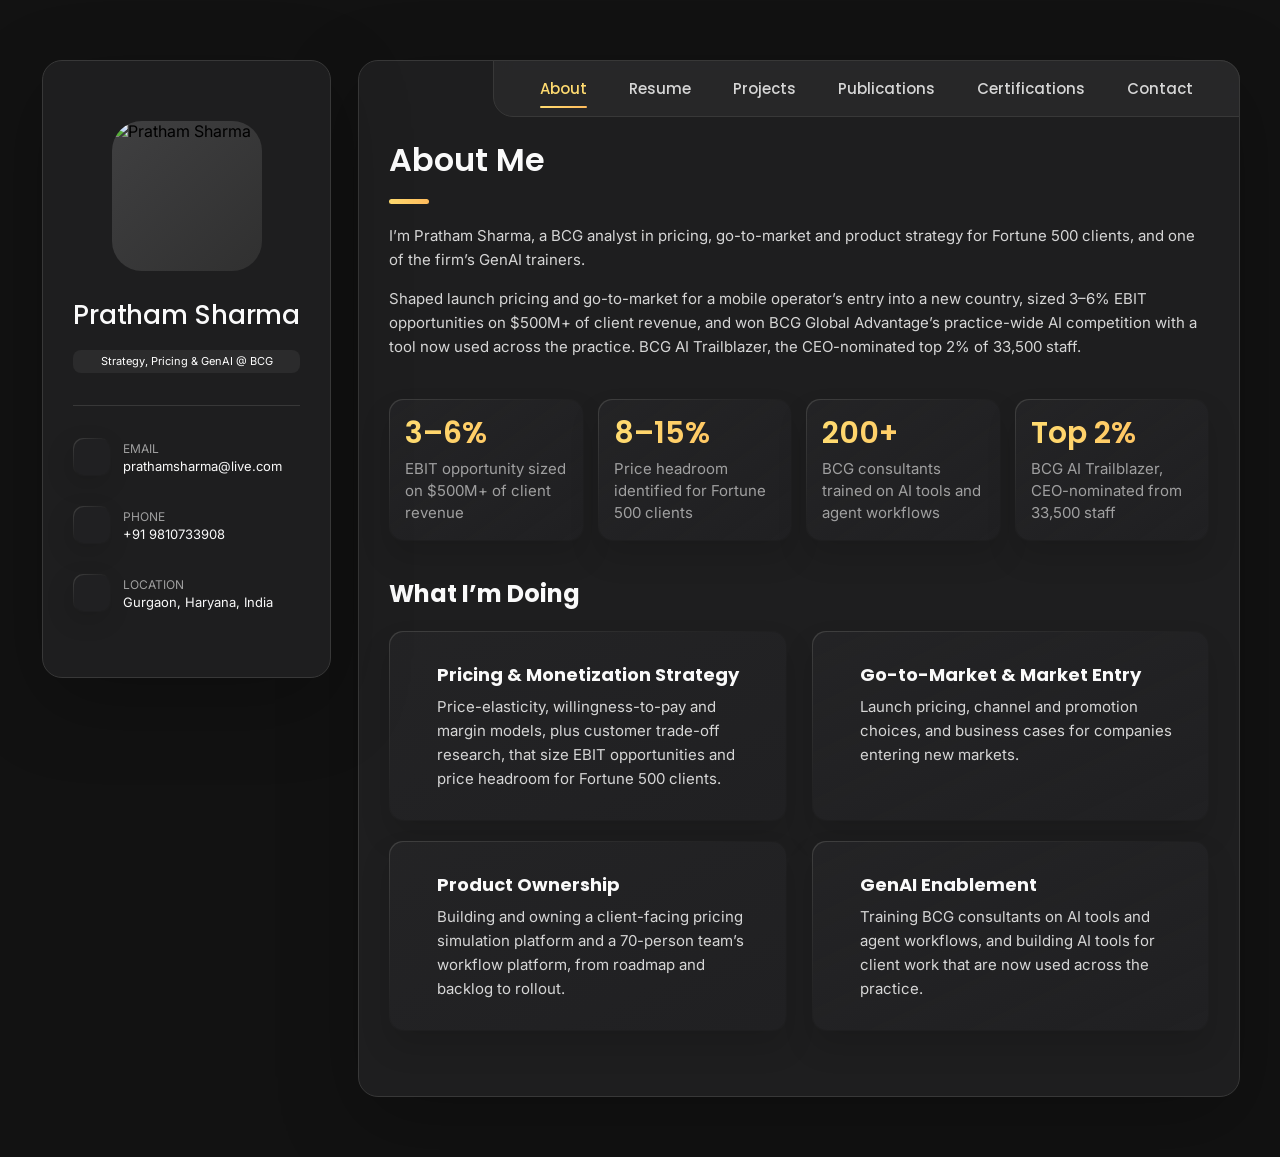
==== commit f8f6f00d: "Add files via upload" ====
--- a/index.html
+++ b/index.html
@@ -1,1141 +1,1144 @@
-<!DOCTYPE html>
-<html lang="en">
-
-<head>
-  <meta charset="UTF-8">
-  <meta http-equiv="X-UA-Compatible" content="IE=edge">
-  <meta name="viewport" content="width=device-width, initial-scale=1.0">
-  <title>Pratham Sharma | Strategy, Product Analytics & AI Enablement, BCG</title>
-
-  <meta name="description" content="Pratham Sharma is a Strategy, Product Analytics & AI Enablement professional at Boston Consulting Group (BCG), working across pricing strategy, monetization, customer research, and GenAI enablement. Portfolio, resume, publications, and certifications.">
-  <meta name="keywords" content="Pratham Sharma, Product Analytics, Pricing Strategy, GenAI, BCG, Boston Consulting Group, Conjoint Analysis, MaxDiff, Power BI, Python, Portfolio">
-  <meta name="author" content="Pratham Sharma">
-  <meta name="robots" content="index, follow">
-
-  <!--
-    - Open Graph / social preview
-  -->
-  <meta property="og:type" content="profile">
-  <meta property="og:title" content="Pratham Sharma | Strategy, Product Analytics & AI Enablement, BCG">
-  <meta property="og:description" content="Strategy, Product Analytics & AI Enablement professional at BCG. Pricing strategy, monetization, customer research, and GenAI enablement. View my resume, projects, publications, and certifications.">
-  <meta property="og:image" content="./assets/images/my-avatar1.jpg">
-  <meta name="twitter:card" content="summary">
-  <meta name="twitter:title" content="Pratham Sharma | Strategy, Product Analytics & AI Enablement, BCG">
-  <meta name="twitter:description" content="Strategy, Product Analytics & AI Enablement professional at BCG. Pricing strategy, monetization, customer research, and GenAI enablement.">
-  <meta name="twitter:image" content="./assets/images/my-avatar1.jpg">
-
-  <!--
-    - favicon
-  -->
-  <link rel="shortcut icon" href="./assets/images/logo-p.png" type="image/x-icon">
-
-  <!--
-    - custom css link
-  -->
-  <link rel="stylesheet" href="style.css">
-
-  <!--
-    - google font link
-  -->
-  <link rel="preconnect" href="https://fonts.googleapis.com">
-  <link rel="preconnect" href="https://fonts.gstatic.com" crossorigin>
-  <link href="https://fonts.googleapis.com/css2?family=Poppins:wght@300;400;500;600&display=swap" rel="stylesheet">
-
-  <!--
-    - structured data
-  -->
-  <script type="application/ld+json">
-  {
-    "@context": "https://schema.org",
-    "@type": "Person",
-    "name": "Pratham Sharma",
-    "jobTitle": "Business Analyst / Junior Analyst - Strategy, Product Analytics & GenAI",
-    "worksFor": {
-      "@type": "Organization",
-      "name": "Boston Consulting Group"
-    },
-    "email": "mailto:prathamrock16@gmail.com",
-    "telephone": "+91-9810733908",
-    "address": {
-      "@type": "PostalAddress",
-      "addressLocality": "Gurgaon",
-      "addressRegion": "Haryana",
-      "addressCountry": "IN"
-    },
-    "sameAs": [
-      "https://www.linkedin.com/in/prathamsharma23/",
-      "https://github.com/PrathamxSharma",
-      "https://www.instagram.com/pratham_sharmaa/"
-    ]
-  }
-  </script>
-</head>
-
-<body>
-
-  <!--
-    - #MAIN
-  -->
-
-  <main>
-
-    <!--
-      - #SIDEBAR
-    -->
-
-    <aside class="sidebar" data-sidebar>
-
-      <div class="sidebar-info">
-
-        <figure class="avatar-box">
-          <img src="./assets/images/my-avatar1.jpg" alt="Pratham Sharma" width="80">
-        </figure>
-
-        <div class="info-content">
-          <h1 class="name" title="Pratham Sharma">Pratham Sharma</h1>
-
-          <p class="title">Business Analyst @ BCG</p>
-        </div>
-
-        <button class="info_more-btn" data-sidebar-btn>
-          <span>Show Contacts</span>
-
-          <ion-icon name="chevron-down"></ion-icon>
-        </button>
-
-      </div>
-
-      <div class="sidebar-info_more">
-
-        <div class="separator"></div>
-
-        <ul class="contacts-list">
-
-          <li class="contact-item">
-
-            <div class="icon-box">
-              <ion-icon name="mail-outline"></ion-icon>
-            </div>
-
-            <div class="contact-info">
-              <p class="contact-title">Email</p>
-
-              <a href="mailto:prathamrock16@gmail.com" target="_blank" rel="noopener noreferrer" class="contact-link">prathamrock16@gmail.com</a>
-            </div>
-
-          </li>
-
-          <li class="contact-item">
-
-            <div class="icon-box">
-              <ion-icon name="phone-portrait-outline"></ion-icon>
-            </div>
-
-            <div class="contact-info">
-              <p class="contact-title">Phone</p>
-
-              <a href="tel:+919810733908" target="_blank" rel="noopener noreferrer" class="contact-link">+91 9810733908</a>
-            </div>
-
-          </li>
-
-          <li class="contact-item">
-
-            <div class="icon-box">
-              <ion-icon name="location-outline"></ion-icon>
-            </div>
-
-            <div class="contact-info">
-              <p class="contact-title">Location</p>
-
-              <address>Gurgaon, Haryana, India</address>
-            </div>
-
-          </li>
-
-        </ul>
-
-        <div class="separator"></div>
-
-        <ul class="social-list">
-
-          <li class="social-item">
-            <a href="https://www.linkedin.com/in/prathamsharma23/" target="_blank" rel="noopener noreferrer" class="social-link">
-              <ion-icon name="logo-linkedin"></ion-icon>
-            </a>
-          </li>
-
-          <li class="social-item">
-            <a href="https://github.com/PrathamxSharma" target="_blank" rel="noopener noreferrer" class="social-link">
-              <ion-icon name="logo-github"></ion-icon>
-            </a>
-          </li>
-
-          <li class="social-item">
-            <a href="https://www.instagram.com/pratham_sharmaa/" target="_blank" rel="noopener noreferrer" class="social-link">
-              <ion-icon name="logo-instagram"></ion-icon>
-            </a>
-          </li>
-
-        </ul>
-
-      </div>
-
-    </aside>
-
-
-
-
-
-    <!--
-      - #main-content
-    -->
-
-    <div class="main-content">
-
-      <!--
-        - #NAVBAR
-      -->
-
-      <nav class="navbar">
-
-        <ul class="navbar-list">
-
-          <li class="navbar-item">
-            <button class="navbar-link  active" data-nav-link>About</button>
-          </li>
-
-          <li class="navbar-item">
-            <button class="navbar-link" data-nav-link>Resume</button>
-          </li>
-
-          <li class="navbar-item">
-            <button class="navbar-link" data-nav-link>Projects</button>
-          </li>
-
-          <li class="navbar-item">
-            <button class="navbar-link" data-nav-link>Publications</button>
-          </li>
-
-          <li class="navbar-item">
-            <button class="navbar-link" data-nav-link>Certifications</button>
-          </li>
-
-          <li class="navbar-item">
-            <button class="navbar-link" data-nav-link>Contact</button>
-          </li>
-
-        </ul>
-
-      </nav>
-
-
-
-
-
-      <!--
-        - #ABOUT
-      -->
-
-      <article class="about  active" data-page="about">
-
-        <header>
-          <h2 class="h2 article-title">About me</h2>
-        </header>
-
-        <section class="about-text">
-          <p>
-I'm a Strategy, Product Analytics &#38; AI Enablement professional at BCG with experience across pricing strategy, monetization, customer research, GenAI enablement, workflow automation, and Web3/fintech strategy.
-          </p>
-          <p>
-I'm skilled at translating complex data, user needs, and market signals into product, GTM, pricing, operating model, and implementation strategy for Fortune 50/500 clients and early-stage digital businesses.
-          </p>
-        </section>
-
-
-        <!--
-          - service
-        -->
-
-        <section class="service">
-
-          <h3 class="h3 service-title">What i'm doing</h3>
-
-          <ul class="service-list">
-
-            <li class="service-item">
-
-              <div class="service-icon-box">
-                <img src="./assets/images/icon-design.svg" alt="design icon" width="40">
-              </div>
-
-              <div class="service-content-box">
-                <h4 class="h4 service-item-title">Pricing & Product Strategy</h4>
-
-                <p class="service-item-text">
-                  Pricing strategy, monetization, and Conjoint/MaxDiff/KANO research that translate market signals into GTM and product strategy for Fortune 50/500 clients.
-                </p>
-              </div>
-
-            </li>
-
-            <li class="service-item">
-
-              <div class="service-icon-box">
-                <img src="./assets/images/icon-dev.svg" alt="Web development icon" width="40">
-              </div>
-
-              <div class="service-content-box">
-                <h4 class="h4 service-item-title">Product Ownership & Automation</h4>
-
-                <p class="service-item-text">
-                  Owning internal and client-facing analytics platforms, and building Python/PowerApps automations that cut manual effort and accelerate delivery.
-                </p>
-              </div>
-
-            </li>
-
-            <li class="service-item">
-
-              <div class="service-icon-box">
-                <img src="./assets/images/icon-app.svg" alt="mobile app icon" width="40">
-              </div>
-
-              <div class="service-content-box">
-                <h4 class="h4 service-item-title">GenAI Enablement</h4>
-
-                <p class="service-item-text">
-                  Training consultants on Python, n8n, APIs, and AI workflows, and building AI-assisted research pipelines across 200+ case studies.
-                </p>
-              </div>
-
-            </li>
-
-            <li class="service-item">
-
-              <div class="service-icon-box">
-                <img src="./assets/images/icon-photo.svg" alt="camera icon" width="40">
-              </div>
-
-              <div class="service-content-box">
-                <h4 class="h4 service-item-title">Research & Financial Tech</h4>
-
-                <p class="service-item-text">
-                  Published research on SARIMAX-based market forecasting and Fully Homomorphic Encryption for secure data processing in relational databases.
-                </p>
-              </div>
-
-            </li>
-
-          </ul>
-
-        </section>
-
-        <!--
-          - clients
-        -->
-
-        <section class="clients">
-
-          <h3 class="h3 clients-title">My Professional Network</h3>
-
-          <ul class="clients-list has-scrollbar">
-
-            <li class="clients-item">
-              <a href="https://www.techmahindra.com/en-in/?f=2739467222" target="_blank" rel="noopener noreferrer">
-                <img src="./assets/images/logo-1-color-trimmed.png" alt="Tech Mahindra logo">
-              </a>
-            </li>
-            <li class="clients-item">
-              <a href="https://www.bcg.com/" target="_blank" rel="noopener noreferrer">
-                <img src="./assets/images/bcg-trimmed.png" alt="BCG logo">
-              </a>
-            </li>
-            <li class="clients-item">
-              <a href="https://www.quickwork.co/" target="_blank" rel="noopener noreferrer">
-                <img src="./assets/images/logo-4-color-trimmed.png" alt="Quickwork logo">
-              </a>
-            </li>
-          </ul>
-
-        </section>
-
-      </article>
-
-
-
-
-
-      <!--
-        - #RESUME
-      -->
-        
-
-      <article class="resume" data-page="resume">
-
-        <header>
-          <h2 class="h2 article-title">Resume</h2>
-          <h3><a href="https://drive.google.com/file/d/1NwMmmsiH8fXa2DtyKU--__WK732-yjxv/view?usp=sharing" target="_blank" rel="noopener noreferrer" class="resume-link">View my Resume</a></h3><br><br>
-        </header>
-
-      <section class="timeline">
-
-        <div class="title-wrapper">
-          <div class="icon-box">
-            <ion-icon name="book-outline"></ion-icon>
-          </div>
-
-          <h3 class="h3">Experience</h3>
-        </div>
-
-        <ol class="timeline-list">
-
-          <li class="timeline-item">
-            <h4 class="h4 timeline-item-title">Business Analyst / Junior Analyst | Strategy, Product Analytics &#38; GenAI</h4><br>
-            <h3 class="testimonials-text">Boston Consulting Group (BCG)</h3>
-            <span>April, 2025 - Present | Gurgaon, India</span>
-            <ul class="resume-bullets">
-              <li><strong>Pricing &#38; growth analytics:</strong> Own pricing, growth, and product analytics workstreams for Fortune 50/500 clients across technology, healthcare, retail, and hospitality, shaping strategies across $500M+ revenue portfolios.</li>
-              <li><strong>Monetization modeling:</strong> Built pricing elasticity, willingness-to-pay, and margin models using Python and SPSS to size monetization levers and identify 3-6% projected EBIT improvement opportunities.</li>
-              <li><strong>Customer research design:</strong> Designed Conjoint, MaxDiff, KANO, and customer analytics studies to inform monetization, packaging, portfolio, and GTM strategy, identifying 8-15% pricing uplift opportunities.</li>
-              <li><strong>Product ownership:</strong> Serve as Product Owner for two analytics tools: an internal workflow platform used by a 70-member consulting team and a client-facing full-stack insights platform used to share studies, analyses, and implementation-ready strategy outputs with clients.</li>
-              <li><strong>Platform adoption:</strong> Defined requirements, prioritized workflows, and drove adoption for the internal platform, reducing target task completion time by 80% and eliminating 15+ hours/week of manual coordination.</li>
-              <li><strong>GenAI enablement:</strong> Core member of the BCG GenAI enablement team; train consultants on Python, n8n, APIs, and AI workflows while developing AI-assisted research workflows across 200+ case studies.</li>
-              <li><strong>BI &#38; automation delivery:</strong> Built SQL, Power BI, and Tableau dashboards and Python/PowerApps automations, reducing executive reporting turnaround by 90% and saving 2+ months/year of manual effort.</li>
-            </ul>
-          </li>
-
-          <li class="timeline-item">
-            <h4 class="h4 timeline-item-title">Solo Founder &#38; Product Strategy Lead | Web3 Fintech Analytics Venture</h4><br>
-            <span>January, 2021 - August, 2024 | Gurgaon, India</span>
-            <ul class="resume-bullets">
-              <li><strong>Fintech venture:</strong> Built a 0-to-1 Web3 fintech analytics business, executing and analyzing $2M+ in crypto and NFT transaction volume across digital asset markets to inform market strategy, portfolio decisions, and user-facing analytics.</li>
-              <li><strong>Market intelligence:</strong> Developed market intelligence, asset-screening, and portfolio analytics frameworks using on-chain data, transaction trends, and financial modeling.</li>
-              <li><strong>Growth &#38; returns:</strong> Defined product features, analytics use cases, and growth loops for retail Web3 users, driving 300% user growth within 3 months and generating $50K+ returns from a $250 initial investment.</li>
-            </ul>
-          </li>
-
-          <li class="timeline-item">
-            <h4 class="h4 timeline-item-title">Digital Studio (XDS) Intern</h4><br>
-            <h3 class="testimonials-text">Tech Mahindra</h3>
-            <span>August, 2023 - February, 2024 | Hyderabad, India</span>
-            <ul class="resume-bullets">
-              <li><strong>UI/UX leadership:</strong> Led UI/UX designs in Figma for Air India, later used as a training benchmark for batches of 12+ future interns.</li>
-              <li><strong>Workflow optimization:</strong> Achieved a 30% improvement in performance and usability through QA optimizations on developed HTML/CSS/JS interfaces.</li>
-              <li><strong>UX research:</strong> Conducted in-depth UX research and contributed technical content to VMware's VUD Blog, enhancing documentation standards.</li>
-            </ul>
-          </li>
-
-          <li class="timeline-item">
-            <h4 class="h4 timeline-item-title">Automation Intern</h4><br>
-            <h3 class="testimonials-text">QuickWork</h3>
-            <span>November, 2023 - December, 2023 | Mumbai, India</span>
-            <ul class="resume-bullets">
-              <li><strong>Automation pipelines:</strong> Engineered Python and JavaScript automations that eliminated nearly all manual tasks, resulting in an average 62% time reduction.</li>
-              <li><strong>API integration:</strong> Integrated multiple APIs for end-to-end workflow automation and deployed a production-ready chatbot to enhance client interactions.</li>
-              <li><strong>Process documentation:</strong> Supported project management functions and created robust documentation to ensure operational continuity.</li>
-            </ul>
-          </li>
-
-        </ol>
-
-        </section>
-
-        <section class="timeline">
-
-          <div class="title-wrapper">
-            <div class="icon-box">
-              <ion-icon name="book-outline"></ion-icon>
-            </div>
-
-            <h3 class="h3">Education</h3>
-          </div>
-
-          <ol class="timeline-list">
-
-            <li class="timeline-item">
-              <h4 class="h4 timeline-item-title">Vellore Institute of Technology, Chennai</h4>
-              <h3 class="testimonials-text">BTech in Computer Science and Engineering (CORE) | 8.57 CGPA</h3>
-              <span>October, 2021 - April, 2025</span>
-              <ul class="resume-bullets">
-                <li><strong>Campus involvement:</strong> Core Member, E-Cell, VIT Chennai (Aug 2022 - Present).</li>
-              </ul>
-            </li>
-
-            <li class="timeline-item">
-              <h4 class="h4 timeline-item-title">White Leaf Public School, Delhi</h4>
-              <h3 class="testimonials-text">12th | CBSE</h3>
-              <span>2021</span>
-            </li>
-
-            <li class="timeline-item">
-              <h4 class="h4 timeline-item-title">Shiv Nadar School, Gurgaon</h4>
-              <h3 class="testimonials-text">10th | CBSE</h3>
-              <span>2020</span>
-              <ul class="resume-bullets">
-                <li><strong>Sports:</strong> State-Level Basketball Player (2018-2020).</li>
-                <li><strong>Volunteering:</strong> Community Support Volunteer, Goonj (Apr 2017 - Apr 2020).</li>
-                <li><strong>Leadership:</strong> International Award for Young People (Feb 2020).</li>
-                <li><strong>Robotics:</strong> First Prize, Inter-School Robotics Competition (Dec 2017) for a disaster-response robot.</li>
-              </ul>
-            </li>
-
-          </ol>
-
-        </section>
-
-        <section class="skill">
-
-          <h3 class="h3 skills-title">Skills</h3>
-
-          <div class="skill-group content-card">
-            <h5 class="h5 skill-group-title">Strategy &#38; Product</h5>
-            <ul class="skill-tags">
-              <li class="skill-tag">Business Strategy</li>
-              <li class="skill-tag">Product Strategy</li>
-              <li class="skill-tag">Product Ownership</li>
-              <li class="skill-tag">Pricing Strategy</li>
-              <li class="skill-tag">Monetization</li>
-              <li class="skill-tag">GTM Strategy</li>
-              <li class="skill-tag">Growth Strategy</li>
-              <li class="skill-tag">Market Intelligence</li>
-              <li class="skill-tag">Customer Research</li>
-              <li class="skill-tag">Portfolio Strategy</li>
-              <li class="skill-tag">Business Operations</li>
-              <li class="skill-tag">Operating Model Design</li>
-            </ul>
-          </div>
-
-          <div class="skill-group content-card">
-            <h5 class="h5 skill-group-title">Analytics &#38; AI</h5>
-            <ul class="skill-tags">
-              <li class="skill-tag">Conjoint Analysis</li>
-              <li class="skill-tag">MaxDiff</li>
-              <li class="skill-tag">KANO</li>
-              <li class="skill-tag">Forecasting</li>
-              <li class="skill-tag">Predictive Modeling</li>
-              <li class="skill-tag">Financial Analytics</li>
-              <li class="skill-tag">Business Intelligence</li>
-              <li class="skill-tag">LLM Workflows</li>
-              <li class="skill-tag">GenAI Enablement</li>
-              <li class="skill-tag">Workflow Automation</li>
-            </ul>
-          </div>
-
-          <div class="skill-group content-card">
-            <h5 class="h5 skill-group-title">Tools</h5>
-            <ul class="skill-tags">
-              <li class="skill-tag">Python</li>
-              <li class="skill-tag">SQL</li>
-              <li class="skill-tag">Excel</li>
-              <li class="skill-tag">Power BI</li>
-              <li class="skill-tag">Tableau</li>
-              <li class="skill-tag">SPSS</li>
-              <li class="skill-tag">PowerApps</li>
-              <li class="skill-tag">APIs</li>
-              <li class="skill-tag">n8n</li>
-              <li class="skill-tag">Salesforce</li>
-              <li class="skill-tag">R</li>
-            </ul>
-          </div>
-
-        </section>
-
-      </article>
-
-
-
-
-
-      <!--
-        - #PORTFOLIO
-      -->
-
-      <article class="portfolio" data-page="projects">
-
-        <header>
-          <h2 class="h2 article-title">Projects</h2>
-        </header>
-
-        <section class="projects">
-
-          <ul class="filter-list">
-
-            <li class="filter-item">
-              <button class="active" data-filter-btn>All</button>
-            </li>
-
-            <li class="filter-item">
-              <button data-filter-btn>Case Studies</button>
-            </li>
-
-            <li class="filter-item">
-              <button data-filter-btn>Research</button>
-            </li>
-
-            <li class="filter-item">
-              <button data-filter-btn>Web development</button>
-            </li>
-
-            <li class="filter-item">
-              <button data-filter-btn>Designs</button>
-            </li>
-          </ul>
-
-          
-          
-
-          <div class="filter-select-box">
-
-            <button class="filter-select" data-select>
-
-              <div class="select-value" data-selecct-value>Select category</div>
-
-              <div class="select-icon">
-                <ion-icon name="chevron-down"></ion-icon>
-              </div>
-
-            </button>
-
-            <ul class="select-list">
-
-              <li class="select-item">
-                <button data-select-item>All</button>
-              </li>
-
-              <li class="select-item">
-                <button data-select-item>Case Studies</button>
-              </li>
-
-              <li class="select-item">
-                <button data-select-item>Research</button>
-              </li>
-
-              <li class="select-item">
-                <button data-select-item>Web development</button>
-              </li>
-
-              <li class="select-item">
-                <button data-select-item>Designs</button>
-              </li>
-
-            </ul>
-
-          </div>
-
-          <ul class="project-list">
-
-            <li class="project-item  active" data-filter-item data-category="web development">
-              <a href="https://github.com/PrathamxSharma/Bloom-homepage-extended" target="_blank" rel="noopener noreferrer">
-
-                <figure class="project-img">
-                  <div class="project-item-icon-box">
-                    <ion-icon name="eye-outline"></ion-icon>
-                  </div>
-
-                  <img src="./assets/images/project-1.jpg" alt="finance" loading="lazy">
-                </figure>
-
-                <h3 class="project-title">Lets Bloom</h3>
-
-                <p class="project-category">Web development</p>
-
-              </a>
-            </li>
-
-            <li class="project-item  active" data-filter-item data-category="web development">
-              <a href="https://www.linkedin.com/in/prathamsharma23/details/projects/" target="_blank" rel="noopener noreferrer">
-
-                <figure class="project-img">
-                  <div class="project-item-icon-box">
-                    <ion-icon name="eye-outline"></ion-icon>
-                  </div>
-
-                  <img src="./assets/images/database.png" alt="summary" loading="lazy">
-                </figure>
-
-                <h3 class="project-title">Database Application</h3>
-
-                <p class="project-category">web development</p>
-
-              </a>
-            </li>
-
-            <li class="project-item  active" data-filter-item data-category="designs">
-              <a href="https://www.figma.com/file/dqtA6jsbzxsGDPXKbzXZ4Q/AIR-INDIA?type=design&node-id=0%3A1&mode=design&t=z2x9NWFZSSCBquJO-1" target="_blank" rel="noopener noreferrer">
-
-                <figure class="project-img">
-                  <div class="project-item-icon-box">
-                    <ion-icon name="eye-outline"></ion-icon>
-                  </div>
-
-                  <img src="./assets/images/project-3.png" alt="summary" loading="lazy">
-                </figure>
-
-                <h3 class="project-title">UI/UX on AIR INDIA</h3>
-
-                <p class="project-category">Designs</p>
-
-              </a>
-            </li>
-            <li class="project-item  active" data-filter-item data-category="research">
-              <a href="https://drive.google.com/file/d/1azie48uI-armo8ObPhDqebWJKJyYgs0G/view?usp=sharing" target="_blank" rel="noopener noreferrer">
-
-                <figure class="project-img">
-                  <div class="project-item-icon-box">
-                    <ion-icon name="eye-outline"></ion-icon>
-                  </div>
-
-                  <img src="./assets/images/data leakage.png" alt="summary" loading="lazy">
-                </figure>
-
-                <h3 class="project-title">Data Leakage Detection</h3>
-
-                <p class="project-category">Research</p>
-
-              </a>
-            </li>
-
-            <li class="project-item  active" data-filter-item data-category="research">
-              <a href="https://github.com/PrathamxSharma/Sales-Predictor" target="_blank" rel="noopener noreferrer">
-
-                <figure class="project-img">
-                  <div class="project-item-icon-box">
-                    <ion-icon name="eye-outline"></ion-icon>
-                  </div>
-
-                  <img src="./assets/images/sales.png" alt="task manager" loading="lazy">
-                </figure>
-
-                <h3 class="project-title">Sales-Predictor</h3>
-
-                <p class="project-category">Research</p>
-              </a>
-            </li>
-
-            <li class="project-item  active" data-filter-item data-category="research">
-              <a href="https://www.taylorfrancis.com/chapters/edit/10.1201/9781003773801-28/comparative-analysis-nse-nifty-bse-sensex-forecasting-using-arima-sarima-sarimax-models-poonkodi-premalatha-avani-akhilesh-dixit-krrish-yadav-pratham-sharma" target="_blank" rel="noopener noreferrer">
-
-                <figure class="project-img">
-                  <div class="project-item-icon-box">
-                    <ion-icon name="eye-outline"></ion-icon>
-                  </div>
-
-                  <img src="./assets/images/project-2c.png" alt="forecasting" loading="lazy">
-                </figure>
-
-                <h3 class="project-title">Nifty & Sensex Forecasting (ARIMA/SARIMA/SARIMAX)</h3>
-
-                <p class="project-category">Research</p>
-              </a>
-            </li>
-
-            <li class="project-item  active" data-filter-item data-category="research">
-              <a href="https://link.springer.com/chapter/10.1007/978-981-95-3701-3_9" target="_blank" rel="noopener noreferrer">
-
-                <figure class="project-img">
-                  <div class="project-item-icon-box">
-                    <ion-icon name="eye-outline"></ion-icon>
-                  </div>
-
-                  <img src="./assets/images/data leakage.png" alt="fhe" loading="lazy">
-                </figure>
-
-                <h3 class="project-title">FHE Secure Salary Data Processing</h3>
-
-                <p class="project-category">Research</p>
-              </a>
-            </li>
-
-            <li class="project-item  active" data-filter-item data-category="research">
-              <a href="https://www.linkedin.com/in/prathamsharma23/details/projects/" target="_blank" rel="noopener noreferrer">
-
-                <figure class="project-img">
-                  <div class="project-item-icon-box">
-                    <ion-icon name="eye-outline"></ion-icon>
-                  </div>
-
-                  <img src="./assets/images/battery.png" alt="summary" loading="lazy">
-                </figure>
-
-                <h3 class="project-title">Battery Performance Analysis for Electric Bajaj Chetak using MATLAB and Simulink</h3>
-
-                <p class="project-category">Research</p>
-
-              </a>
-            </li>
-
-            <li class="project-item  active" data-filter-item data-category="case studies">
-              <a href="https://www.linkedin.com/feed/update/urn:li:activity:7385532662565781504/?originTrackingId=y%2BR%2BheYCzEY1Fle%2Bhyx8fg%3D%3D" target="_blank" rel="noopener noreferrer">
-
-                <figure class="project-img">
-                  <div class="project-item-icon-box">
-                    <ion-icon name="eye-outline"></ion-icon>
-                  </div>
-
-                  <img src="./assets/images/logow.png" alt="Revolut case study" loading="lazy">
-                </figure>
-
-                <h3 class="project-title">Revolut's UK Reckoning</h3>
-
-                <p class="project-category">Case Studies</p>
-              </a>
-            </li>
-
-            <li class="project-item  active" data-filter-item data-category="case studies">
-              <a href="https://www.linkedin.com/feed/update/urn:li:activity:7339479195548381184/?originTrackingId=%2F82eJiLeb6fekqm6meTlZw%3D%3D" target="_blank" rel="noopener noreferrer">
-
-                <figure class="project-img">
-                  <div class="project-item-icon-box">
-                    <ion-icon name="eye-outline"></ion-icon>
-                  </div>
-
-                  <img src="./assets/images/logow.png" alt="eBay China case study" loading="lazy">
-                </figure>
-
-                <h3 class="project-title">Why eBay Couldn't Crack China</h3>
-
-                <p class="project-category">Case Studies</p>
-              </a>
-            </li>
-
-            <li class="project-item  active" data-filter-item data-category="case studies">
-              <a href="https://www.linkedin.com/feed/update/urn:li:activity:7334405768768573440/?originTrackingId=Ek0TXhhTnIyj64LXJQdJeg%3D%3D" target="_blank" rel="noopener noreferrer">
-
-                <figure class="project-img">
-                  <div class="project-item-icon-box">
-                    <ion-icon name="eye-outline"></ion-icon>
-                  </div>
-
-                  <img src="./assets/images/logow.png" alt="Amazon India case study" loading="lazy">
-                </figure>
-
-                <h3 class="project-title">Why Amazon Couldn't Crack India</h3>
-
-                <p class="project-category">Case Studies</p>
-              </a>
-            </li>
-
-            <li class="project-item  active" data-filter-item data-category="case studies">
-              <a href="https://www.linkedin.com/feed/update/urn:li:activity:7336942486885494784/?originTrackingId=9PHVJg7h6bb8EyyfNPedfw%3D%3D" target="_blank" rel="noopener noreferrer">
-
-                <figure class="project-img">
-                  <div class="project-item-icon-box">
-                    <ion-icon name="eye-outline"></ion-icon>
-                  </div>
-
-                  <img src="./assets/images/logow.png" alt="IKEA India case study" loading="lazy">
-                </figure>
-
-                <h3 class="project-title">Why IKEA Couldn't Crack India</h3>
-
-                <p class="project-category">Case Studies</p>
-              </a>
-            </li>
-
-            <li class="project-item  active" data-filter-item data-category="case studies">
-              <a href="https://www.linkedin.com/posts/prathamsharma23_uniqlo-case-study-activity-7331869050291007488-pgiv/?utm_source=social_share_send&utm_medium=member_desktop_web&rcm=ACoAADhMk4sBxkNm8Jg6e-bDZLdmz9tRTfzzG5I" target="_blank" rel="noopener noreferrer">
-
-                <figure class="project-img">
-                  <div class="project-item-icon-box">
-                    <ion-icon name="eye-outline"></ion-icon>
-                  </div>
-
-                  <img src="./assets/images/logow.png" alt="UNIQLO USA case study" loading="lazy">
-                </figure>
-
-                <h3 class="project-title">Why UNIQLO Couldn't Crack America</h3>
-
-                <p class="project-category">Case Studies</p>
-              </a>
-            </li>
-
-            <li class="project-item  active" data-filter-item data-category="case studies">
-              <a href="https://www.linkedin.com/posts/prathamsharma23_robinhood-activity-7388106843363012608-AYlz/?utm_source=social_share_send&utm_medium=member_desktop_web&rcm=ACoAADhMk4sBxkNm8Jg6e-bDZLdmz9tRTfzzG5I" target="_blank" rel="noopener noreferrer">
-
-                <figure class="project-img">
-                  <div class="project-item-icon-box">
-                    <ion-icon name="eye-outline"></ion-icon>
-                  </div>
-
-                  <img src="./assets/images/logow.png" alt="Robinhood case study" loading="lazy">
-                </figure>
-
-                <h3 class="project-title">Robinhood's US Reckoning</h3>
-
-                <p class="project-category">Case Studies</p>
-              </a>
-            </li>
-
-            <li class="project-item  active" data-filter-item data-category="case studies">
-              <a href="https://www.linkedin.com/posts/prathamsharma23_usquickcommercepilotstudy-activity-7441846287404183552-i_s6/?utm_source=social_share_send&utm_medium=member_desktop_web&rcm=ACoAADhMk4sBxkNm8Jg6e-bDZLdmz9tRTfzzG5I" target="_blank" rel="noopener noreferrer">
-
-                <figure class="project-img">
-                  <div class="project-item-icon-box">
-                    <ion-icon name="eye-outline"></ion-icon>
-                  </div>
-
-                  <img src="./assets/images/logow.png" alt="US quick commerce case study" loading="lazy">
-                </figure>
-
-                <h3 class="project-title">US Quick-Commerce Without New Warehouses</h3>
-
-                <p class="project-category">Case Studies</p>
-              </a>
-            </li>
-
-            <li class="project-item  active" data-filter-item data-category="case studies">
-              <a href="https://www.linkedin.com/posts/prathamsharma23_blue-owl-activity-7446919681300611072-xbN1/?utm_source=social_share_send&utm_medium=member_desktop_web&rcm=ACoAADhMk4sBxkNm8Jg6e-bDZLdmz9tRTfzzG5I" target="_blank" rel="noopener noreferrer">
-
-                <figure class="project-img">
-                  <div class="project-item-icon-box">
-                    <ion-icon name="eye-outline"></ion-icon>
-                  </div>
-
-                  <img src="./assets/images/logow.png" alt="Blue Owl case study" loading="lazy">
-                </figure>
-
-                <h3 class="project-title">Blue Owl Capital Liquidity Crunch</h3>
-
-                <p class="project-category">Case Studies</p>
-              </a>
-            </li>
-
-          </ul>
-
-        </section>
-
-      </article>
-
-
-
-
-
-      <!--
-        - #PUBLICATIONS
-      -->
-
-      <article class="publications" data-page="publications">
-
-        <header>
-          <h2 class="h2 article-title">Publications</h2>
-        </header>
-
-        <section class="publications-section">
-
-          <h3 class="h3 publications-section-title">Research Projects</h3>
-
-          <ul class="publication-list">
-
-            <li class="publication-item">
-              <div class="publication-icon-box">
-                <ion-icon name="trending-up-outline"></ion-icon>
-              </div>
-              <div class="publication-content">
-                <div class="publication-meta">
-                  <span class="publication-venue">Taylor &#38; Francis</span>
-                  <span class="dot"></span>
-                  <span class="publication-date">January, 2024 - July, 2024</span>
-                </div>
-                <h4 class="h4 publication-title">Nifty &#38; Sensex Forecasting with SARIMAX Models</h4>
-                <p class="publication-text">Built time-series forecasting models using RSI and volatility indicators, achieving 92% predictive accuracy; published as an IEEE conference paper indexed in a Taylor &#38; Francis journal.</p>
-                <a href="https://www.taylorfrancis.com/chapters/edit/10.1201/9781003773801-28/comparative-analysis-nse-nifty-bse-sensex-forecasting-using-arima-sarima-sarimax-models-poonkodi-premalatha-avani-akhilesh-dixit-krrish-yadav-pratham-sharma" target="_blank" rel="noopener noreferrer" class="publication-link">
-                  View Publication
-                  <ion-icon name="arrow-forward-outline"></ion-icon>
-                </a>
-              </div>
-            </li>
-
-            <li class="publication-item">
-              <div class="publication-icon-box">
-                <ion-icon name="lock-closed-outline"></ion-icon>
-              </div>
-              <div class="publication-content">
-                <div class="publication-meta">
-                  <span class="publication-venue">Springer Nature LNNS</span>
-                  <span class="dot"></span>
-                  <span class="publication-date">January, 2024 - May, 2024</span>
-                </div>
-                <h4 class="h4 publication-title">Fully Homomorphic Encryption for Secure Data Processing in Relational Databases</h4>
-                <p class="publication-text">Developed privacy-preserving payroll computation models using Fully Homomorphic Encryption, reducing processing time by 40%; published in Springer Nature LNNS.</p>
-                <a href="https://link.springer.com/chapter/10.1007/978-981-95-3701-3_9" target="_blank" rel="noopener noreferrer" class="publication-link">
-                  View Publication
-                  <ion-icon name="arrow-forward-outline"></ion-icon>
-                </a>
-              </div>
-            </li>
-
-            <li class="publication-item">
-              <div class="publication-icon-box">
-                <ion-icon name="shield-checkmark-outline"></ion-icon>
-              </div>
-              <div class="publication-content">
-                <div class="publication-meta">
-                  <span class="publication-venue">Independent Research</span>
-                  <span class="dot"></span>
-                  <span class="publication-date">July, 2023 - July, 2024</span>
-                </div>
-                <h4 class="h4 publication-title">Zero Trust Networks and Self-Healing Networks</h4>
-                <p class="publication-text">Assessed enterprise-level security architectures (Google, Cisco) and highlighted ML-based resilience strategies.</p>
-              </div>
-            </li>
-
-          </ul>
-
-        </section>
-
-      </article>
-
-
-
-
-      <!--
-        - #Certifications
-      -->
-
-      <article class="Certifications" data-page="certifications">
-
-        <header>
-          <h2 class="h2 article-title">Certifications</h2>
-        </header>
-
-        <section class="Certifications-posts">
-
-          <ul class="Certifications-posts-list">
-
-            <li class="Certifications-post-item">
-              <a href="https://www.credly.com/badges/cb522fce-997c-4570-be73-4dd5b9dff152/public_url" target="_blank" rel="noopener noreferrer">
-                <figure class="Certifications-banner-box">
-                  <img src="./assets/images/AI Fluency Ladder - AI Multiplier.png" alt="BCG AI Fluency Ladder: AI Multiplier badge" loading="lazy">
-                </figure>
-                <div class="Certifications-content">
-                  <h3 class="h3 Certifications-item-title">AI Fluency Ladder: AI Multiplier (L4) - BCG</h3>
-                </div>
-              </a>
-            </li>
-
-            <li class="Certifications-post-item">
-              <a href="https://drive.google.com/file/d/1hTbI_nc8uGmI4uvNc4UA5jfDDt9t1gJl/view" target="_blank" rel="noopener noreferrer">
-                <figure class="Certifications-banner-box">
-                  <img src="./assets/images/Google Cloud Career Readiness Certificate - Uwi2rgSs - Pratham Sharma_page-0001.jpg" alt="Google Cloud certificate" loading="lazy">
-                </figure>
-                <div class="Certifications-content">
-                  <h3 class="h3 Certifications-item-title">Google Cloud</h3>
-                </div>
-              </a>
-            </li>
-
-            <li class="Certifications-post-item">
-              <a href="https://www.credly.com/badges/8f505998-d038-47f9-a0a5-4e2cbc591159/linked_in_profile" target="_blank" rel="noopener noreferrer">
-                <figure class="Certifications-banner-box">
-                  <img src="./assets/images/Introduction_to_Packet_Tracer_Badge20231108-45-rdu9rb_pages-to-jpg-0001.jpg" alt="Packet Tracer badge" loading="lazy">
-                </figure>
-                <div class="Certifications-content">
-                  <h3 class="h3 Certifications-item-title">Packet Tracer</h3>
-                </div>
-              </a>
-            </li>
-
-            <li class="Certifications-post-item">
-              <a href="https://www.coursera.org/account/accomplishments/certificate/F4DKT4UKYZNR" target="_blank" rel="noopener noreferrer">
-                <figure class="Certifications-banner-box">
-                  <img src="./assets/images/Python Basics_page-0001.jpg" alt="Python Basics certificate" loading="lazy">
-                </figure>
-                <div class="Certifications-content">
-                  <h3 class="h3 Certifications-item-title">Python</h3>
-                </div>
-              </a>
-            </li>
-
-            <li class="Certifications-post-item">
-              <a href="https://drive.google.com/file/d/1RawAZ6JBN_VS0asMn5fO7FWNXe5FcoCg/view" target="_blank" rel="noopener noreferrer">
-                <figure class="Certifications-banner-box">
-                  <img src="./assets/images/Fireside Analytics Inc. DS0301EN Certificate _ Cognitive Class_page-0001.jpg" alt="Data Privacy Fundamentals certificate" loading="lazy">
-                </figure>
-                <div class="Certifications-content">
-                  <h3 class="h3 Certifications-item-title">Data Privacy Fundamentals</h3>
-                </div>
-              </a>
-            </li>
-
-            <li class="Certifications-post-item">
-              <a href="https://drive.google.com/file/d/11HissoMvCpdlJbJp98CxzqMd58A1HfkZ/view" target="_blank" rel="noopener noreferrer">
-                <figure class="Certifications-banner-box">
-                  <img src="./assets/images/Quickwork 201_page-0001.jpg" alt="Quickwork Automation 201 certificate" loading="lazy">
-                </figure>
-                <div class="Certifications-content">
-                  <h3 class="h3 Certifications-item-title">Quickwork Automation 201</h3>
-                </div>
-              </a>
-            </li>
-
-          </ul>
-
-        </section>
-
-      </article>
-
-
-
-
-
-      <!--
-        - #CONTACT
-      -->
-
-      <article class="contact" data-page="contact">
-
-        <header>
-          <h2 class="h2 article-title">Contact</h2>
-        </header>
-
-        <section class="mapbox" data-mapbox>
-          <figure>
-            <iframe src="https://www.google.com/maps/embed?pb=!1m18!1m12!1m3!1d224568.36166503382!2d76.82459498811652!3d28.422857911550267!2m3!1f0!2f0!3f0!3m2!1i1024!2i768!4f13.1!3m3!1m2!1s0x390d19d582e38859%3A0x2cf5fe8e5c64b1e!2sGurugram%2C%20Haryana!5e0!3m2!1sen!2sin!4v1699393049456!5m2!1sen!2sin" width="400" height="300" style="border:0;" allowfullscreen="" loading="lazy" referrerpolicy="no-referrer-when-downgrade"></iframe>
-          </figure>
-        </section>
-
-        <section class="contact-form">
-          <h3 class="h3 form-title">Contact Form</h3>
-          <form action="https://formspree.io/f/mleyvawj" method="POST" data-form>
-            <div class="input-wrapper">
-              <input type="text" name="fullname" class="form-input" placeholder="Full name" required data-form-input>
-              <input type="email" name="email" class="form-input" placeholder="Email address" required data-form-input>
-            </div>
-            <textarea name="message" class="form-input" placeholder="Your Message" required data-form-input></textarea>
-            <button class="form-btn" type="submit" data-form-btn>
-              <ion-icon name="paper-plane"></ion-icon>
-              <span>Send Message</span>
-            </button>
-
-            <p class="form-status" data-form-status></p>
-
-          </form>
-
-        </section>
-
-      </article>
-
-    </div>
-
-  </main>
-
-
-
-
-
-
-  <!--
-    - custom js link
-  -->
-  <script src="script.js"></script>
-
-  <!--
-    - ionicon link
-  -->
-  <script type="module" src="https://unpkg.com/ionicons@5.5.2/dist/ionicons/ionicons.esm.js"></script>
-  <script nomodule src="https://unpkg.com/ionicons@5.5.2/dist/ionicons/ionicons.js"></script>
-
-</body>
-
-</html>
+<!DOCTYPE html>
+<html lang="en">
+
+<head>
+  <meta charset="UTF-8">
+  <meta name="viewport" content="width=device-width, initial-scale=1.0">
+  <title>Pratham Sharma | Strategy, Pricing &amp; GenAI @ BCG</title>
+
+  <meta name="description" content="Pratham Sharma is a BCG analyst in pricing, go-to-market and product strategy for Fortune 500 clients, a BCG GenAI trainer and AI Trailblazer (top 2%).">
+  <meta name="author" content="Pratham Sharma">
+  <meta name="robots" content="index, follow, max-image-preview:large">
+  <meta name="theme-color" content="#121212">
+  <link rel="canonical" href="https://prathamxsharma.github.io/RESUME/">
+
+  <!--
+    - identity links (help search engines connect this site to your profiles)
+  -->
+  <link rel="me" href="https://www.linkedin.com/in/prathamsharma23/">
+  <link rel="me" href="https://github.com/PrathamxSharma">
+
+  <!--
+    - Open Graph / social preview (absolute URLs are required by LinkedIn, Slack, X, WhatsApp)
+  -->
+  <meta property="og:type" content="profile">
+  <meta property="og:site_name" content="Pratham Sharma">
+  <meta property="og:locale" content="en_IN">
+  <meta property="og:url" content="https://prathamxsharma.github.io/RESUME/">
+  <meta property="og:title" content="Pratham Sharma | Strategy, Pricing &amp; GenAI @ BCG">
+  <meta property="og:description" content="BCG analyst in pricing, go-to-market and product strategy for Fortune 500 clients, and one of the firm’s GenAI trainers. BCG AI Trailblazer (top 2%).">
+  <meta property="og:image" content="https://prathamxsharma.github.io/RESUME/assets/images/og-image.png">
+  <meta property="og:image:width" content="1200">
+  <meta property="og:image:height" content="630">
+  <meta property="og:image:alt" content="Pratham Sharma, Strategy, Pricing and GenAI at Boston Consulting Group">
+  <meta property="profile:first_name" content="Pratham">
+  <meta property="profile:last_name" content="Sharma">
+  <meta name="twitter:card" content="summary_large_image">
+  <meta name="twitter:title" content="Pratham Sharma | Strategy, Pricing &amp; GenAI @ BCG">
+  <meta name="twitter:description" content="BCG analyst in pricing, go-to-market and product strategy for Fortune 500 clients, and one of the firm’s GenAI trainers.">
+  <meta name="twitter:image" content="https://prathamxsharma.github.io/RESUME/assets/images/og-image.png">
+  <meta name="twitter:image:alt" content="Pratham Sharma, Strategy, Pricing and GenAI at Boston Consulting Group">
+
+  <!--
+    - favicon
+  -->
+  <link rel="icon" href="./assets/images/favicon-32.png" type="image/png" sizes="32x32">
+  <link rel="icon" href="./assets/images/favicon-64.png" type="image/png" sizes="64x64">
+  <link rel="apple-touch-icon" href="./assets/images/apple-touch-icon.png">
+
+  <!--
+    - custom css link
+  -->
+  <link rel="stylesheet" href="style.css">
+
+  <!--
+    - google font link
+  -->
+  <link rel="preconnect" href="https://fonts.googleapis.com">
+  <link rel="preconnect" href="https://fonts.gstatic.com" crossorigin>
+  <link href="https://fonts.googleapis.com/css2?family=Inter:wght@400;500;600&family=Poppins:wght@400;500;600&display=swap" rel="stylesheet">
+
+  <!--
+    - structured data: ProfilePage + Person (Google profile-page rich result)
+  -->
+  <script type="application/ld+json">
+  {
+    "@context": "https://schema.org",
+    "@graph": [
+      {
+        "@type": "ProfilePage",
+        "@id": "https://prathamxsharma.github.io/RESUME/#page",
+        "url": "https://prathamxsharma.github.io/RESUME/",
+        "name": "Pratham Sharma | Strategy, Pricing & GenAI @ BCG",
+        "inLanguage": "en",
+        "dateModified": "2026-11-07",
+        "mainEntity": { "@id": "https://prathamxsharma.github.io/RESUME/#person" }
+      },
+      {
+        "@type": "Person",
+        "@id": "https://prathamxsharma.github.io/RESUME/#person",
+        "name": "Pratham Sharma",
+        "givenName": "Pratham",
+        "familyName": "Sharma",
+        "url": "https://prathamxsharma.github.io/RESUME/",
+        "image": "https://prathamxsharma.github.io/RESUME/assets/images/my-avatar1.jpg",
+        "description": "BCG analyst in pricing, go-to-market and product strategy for Fortune 500 clients, and one of the firm’s GenAI trainers.",
+        "jobTitle": "Business Analyst/Junior Analyst",
+        "worksFor": {
+          "@type": "Organization",
+          "name": "Boston Consulting Group",
+          "url": "https://www.bcg.com/"
+        },
+        "alumniOf": {
+          "@type": "CollegeOrUniversity",
+          "name": "Vellore Institute of Technology, Chennai"
+        },
+        "award": [
+          "BCG AI Trailblazer (CEO-nominated, top 2% of 33,500 staff)",
+          "Winner, BCG Global Advantage practice-wide AI competition"
+        ],
+        "hasCredential": [
+          {
+            "@type": "EducationalOccupationalCredential",
+            "name": "Business Analytics",
+            "credentialCategory": "certificate",
+            "recognizedBy": { "@type": "Organization", "name": "Harvard Business School Online" },
+            "url": "https://online.hbs.edu/verify-certificate?cedid=26X5-OJRG-PKA3"
+          },
+          {
+            "@type": "EducationalOccupationalCredential",
+            "name": "BCG AI Fluency L4: AI Multiplier",
+            "credentialCategory": "badge",
+            "recognizedBy": { "@type": "Organization", "name": "Boston Consulting Group" },
+            "url": "https://www.credly.com/badges/cb522fce-997c-4570-be73-4dd5b9dff152/public_url"
+          },
+          {
+            "@type": "EducationalOccupationalCredential",
+            "name": "Google Cloud Career Readiness: Cloud Digital Leader",
+            "credentialCategory": "certificate",
+            "recognizedBy": { "@type": "Organization", "name": "Google Cloud" }
+          },
+          {
+            "@type": "EducationalOccupationalCredential",
+            "name": "Data Privacy Fundamentals",
+            "credentialCategory": "certificate",
+            "recognizedBy": { "@type": "Organization", "name": "IBM Cognitive Class" }
+          }
+        ],
+        "knowsAbout": [
+          "Pricing strategy", "Monetization strategy", "Go-to-market strategy", "Market entry",
+          "Product strategy", "Conjoint analysis", "MaxDiff", "Willingness-to-pay modeling",
+          "Generative AI", "AI enablement", "Workflow automation"
+        ],
+        "email": "mailto:prathamsharma@live.com",
+        "address": {
+          "@type": "PostalAddress",
+          "addressLocality": "Gurgaon",
+          "addressRegion": "Haryana",
+          "addressCountry": "IN"
+        },
+        "sameAs": [
+          "https://www.linkedin.com/in/prathamsharma23/",
+          "https://github.com/PrathamxSharma"
+        ]
+      }
+    ]
+  }
+  </script>
+</head>
+
+<body>
+
+  <!--
+    - #MAIN
+  -->
+
+  <main>
+
+    <!--
+      - #SIDEBAR
+    -->
+
+    <aside class="sidebar" data-sidebar>
+
+      <div class="sidebar-info">
+
+        <figure class="avatar-box">
+          <img src="./assets/images/my-avatar1.jpg" alt="Pratham Sharma" width="80" height="80">
+        </figure>
+
+        <div class="info-content">
+          <h1 class="name" title="Pratham Sharma">Pratham Sharma</h1>
+
+          <p class="title">Strategy, Pricing &amp; GenAI @&nbsp;BCG</p>
+        </div>
+
+        <button class="info_more-btn" type="button" data-sidebar-btn aria-expanded="false" aria-controls="sidebar-contacts">
+          <span>Show Contacts</span>
+
+          <ion-icon name="chevron-down" aria-hidden="true"></ion-icon>
+        </button>
+
+      </div>
+
+      <div class="sidebar-info_more" id="sidebar-contacts">
+
+        <div class="separator"></div>
+
+        <ul class="contacts-list">
+
+          <li class="contact-item">
+
+            <div class="icon-box">
+              <ion-icon name="mail-outline" aria-hidden="true"></ion-icon>
+            </div>
+
+            <div class="contact-info">
+              <p class="contact-title">Email</p>
+
+              <a href="mailto:prathamsharma@live.com" class="contact-link">prathamsharma@live.com</a>
+            </div>
+
+          </li>
+
+          <li class="contact-item">
+
+            <div class="icon-box">
+              <ion-icon name="phone-portrait-outline" aria-hidden="true"></ion-icon>
+            </div>
+
+            <div class="contact-info">
+              <p class="contact-title">Phone</p>
+
+              <a href="tel:+919810733908" class="contact-link">+91 9810733908</a>
+            </div>
+
+          </li>
+
+          <li class="contact-item">
+
+            <div class="icon-box">
+              <ion-icon name="location-outline" aria-hidden="true"></ion-icon>
+            </div>
+
+            <div class="contact-info">
+              <p class="contact-title">Location</p>
+
+              <address>Gurgaon, Haryana, India</address>
+            </div>
+
+          </li>
+
+        </ul>
+
+        <div class="separator"></div>
+
+        <ul class="social-list">
+
+          <li class="social-item">
+            <a href="https://www.linkedin.com/in/prathamsharma23/" target="_blank" rel="noopener noreferrer" class="social-link" aria-label="LinkedIn">
+              <ion-icon name="logo-linkedin" aria-hidden="true"></ion-icon>
+            </a>
+          </li>
+
+          <li class="social-item">
+            <a href="https://github.com/PrathamxSharma" target="_blank" rel="noopener noreferrer" class="social-link" aria-label="GitHub">
+              <ion-icon name="logo-github" aria-hidden="true"></ion-icon>
+            </a>
+          </li>
+
+        </ul>
+
+      </div>
+
+    </aside>
+
+
+
+
+
+    <!--
+      - #main-content
+    -->
+
+    <div class="main-content">
+
+      <!--
+        - #NAVBAR
+      -->
+
+      <nav class="navbar" aria-label="Sections">
+
+        <ul class="navbar-list">
+
+          <li>
+            <button class="navbar-link active" type="button" data-nav-link="about" aria-current="page">About</button>
+          </li>
+
+          <li>
+            <button class="navbar-link" type="button" data-nav-link="resume">Resume</button>
+          </li>
+
+          <li>
+            <button class="navbar-link" type="button" data-nav-link="projects">Projects</button>
+          </li>
+
+          <li>
+            <button class="navbar-link" type="button" data-nav-link="publications">Publications</button>
+          </li>
+
+          <li>
+            <button class="navbar-link" type="button" data-nav-link="certifications">Certifications</button>
+          </li>
+
+          <li>
+            <button class="navbar-link" type="button" data-nav-link="contact">Contact</button>
+          </li>
+
+        </ul>
+
+      </nav>
+
+
+
+
+
+      <!--
+        - #ABOUT
+      -->
+
+      <article class="about active" data-page="about">
+
+        <header>
+          <h2 class="h2 article-title">About Me</h2>
+        </header>
+
+        <section class="about-text">
+          <p>
+            I’m Pratham Sharma, a BCG analyst in pricing, go-to-market and product strategy for Fortune 500 clients, and one of the firm’s GenAI trainers.
+          </p>
+          <p>
+            Shaped launch pricing and go-to-market for a mobile operator’s entry into a new country, sized 3–6% EBIT opportunities on $500M+ of client revenue, and won BCG Global Advantage’s practice-wide AI competition with a tool now used across the practice. BCG AI Trailblazer, the CEO-nominated top 2% of 33,500 staff.
+          </p>
+        </section>
+
+
+        <!--
+          - impact numbers (from the resume)
+        -->
+
+        <section class="stats" aria-label="Highlights">
+          <ul class="stats-list">
+            <li class="stat-item">
+              <p class="stat-value">3–6%</p>
+              <p class="stat-label">EBIT opportunity sized on $500M+ of client revenue</p>
+            </li>
+            <li class="stat-item">
+              <p class="stat-value">8–15%</p>
+              <p class="stat-label">Price headroom identified for Fortune 500 clients</p>
+            </li>
+            <li class="stat-item">
+              <p class="stat-value">200+</p>
+              <p class="stat-label">BCG consultants trained on AI tools and agent workflows</p>
+            </li>
+            <li class="stat-item">
+              <p class="stat-value">Top 2%</p>
+              <p class="stat-label">BCG AI Trailblazer, CEO-nominated from 33,500 staff</p>
+            </li>
+          </ul>
+        </section>
+
+
+        <!--
+          - service
+        -->
+
+        <section class="service">
+
+          <h3 class="h3 service-title">What I’m Doing</h3>
+
+          <ul class="service-list">
+
+            <li class="service-item">
+
+              <div class="service-icon-box">
+                <ion-icon name="pricetags-outline" aria-hidden="true"></ion-icon>
+              </div>
+
+              <div class="service-content-box">
+                <h4 class="h4 service-item-title">Pricing &amp; Monetization Strategy</h4>
+
+                <p class="service-item-text">
+                  Price-elasticity, willingness-to-pay and margin models, plus customer trade-off research, that size EBIT opportunities and price headroom for Fortune 500 clients.
+                </p>
+              </div>
+
+            </li>
+
+            <li class="service-item">
+
+              <div class="service-icon-box">
+                <ion-icon name="rocket-outline" aria-hidden="true"></ion-icon>
+              </div>
+
+              <div class="service-content-box">
+                <h4 class="h4 service-item-title">Go-to-Market &amp; Market Entry</h4>
+
+                <p class="service-item-text">
+                  Launch pricing, channel and promotion choices, and business cases for companies entering new markets.
+                </p>
+              </div>
+
+            </li>
+
+            <li class="service-item">
+
+              <div class="service-icon-box">
+                <ion-icon name="layers-outline" aria-hidden="true"></ion-icon>
+              </div>
+
+              <div class="service-content-box">
+                <h4 class="h4 service-item-title">Product Ownership</h4>
+
+                <p class="service-item-text">
+                  Building and owning a client-facing pricing simulation platform and a 70-person team’s workflow platform, from roadmap and backlog to rollout.
+                </p>
+              </div>
+
+            </li>
+
+            <li class="service-item">
+
+              <div class="service-icon-box">
+                <ion-icon name="sparkles-outline" aria-hidden="true"></ion-icon>
+              </div>
+
+              <div class="service-content-box">
+                <h4 class="h4 service-item-title">GenAI Enablement</h4>
+
+                <p class="service-item-text">
+                  Training BCG consultants on AI tools and agent workflows, and building AI tools for client work that are now used across the practice.
+                </p>
+              </div>
+
+            </li>
+
+          </ul>
+
+        </section>
+
+      </article>
+
+
+
+
+
+      <!--
+        - #RESUME
+      -->
+
+      <article data-page="resume">
+
+        <header>
+          <h2 class="h2 article-title">Resume</h2>
+        </header>
+
+        <section class="timeline">
+
+          <div class="title-wrapper">
+            <div class="icon-box">
+              <ion-icon name="briefcase-outline" aria-hidden="true"></ion-icon>
+            </div>
+
+            <h3 class="h3">Experience</h3>
+          </div>
+
+          <ol class="timeline-list">
+
+            <li class="timeline-item">
+              <h4 class="h4 timeline-item-title">Business Analyst/Junior Analyst</h4>
+              <p class="timeline-org">Boston Consulting Group (BCG)</p>
+              <span>Apr 2025 – Present | Gurgaon, India</span>
+              <h5 class="bullet-group-title">Client strategy</h5>
+              <ul class="resume-bullets">
+                <li>Shaped the launch pricing and go-to-market plan for a mobile operator entering a new country: two launch plans, an unlimited tier worth about 30% more customers, and the channel and promotion choices, adopted as the base case of the client’s launch business plan; the client then extended the engagement to a second market.</li>
+                <li>Sized a 3–6% EBIT opportunity on $500M+ of client revenue and shaped the pricing and monetization strategy behind it, using price-elasticity, willingness-to-pay and margin models across 100+ Fortune 500 engagements in tech, healthcare, retail and hospitality.</li>
+                <li>Identified 8–15% price headroom for Fortune 500 clients, and the packaging and portfolio moves to capture it, by testing price and feature trade-offs with customers (conjoint, MaxDiff, KANO); for one subscription client, showed revenue peaked at nearly twice the entry price.</li>
+              </ul>
+              <h5 class="bullet-group-title">GenAI enablement</h5>
+              <ul class="resume-bullets">
+                <li>Train BCG consultants on AI tools and agent workflows as part of the firm’s GenAI enablement team: 200+ consultants trained, AI workflows adopted on 200+ cases.</li>
+                <li>Built an AI review tool for client deliverables that won BCG Global Advantage’s practice-wide AI competition and is now in use across the whole practice, about 140 consultants.</li>
+              </ul>
+              <h5 class="bullet-group-title">Product ownership</h5>
+              <ul class="resume-bullets">
+                <li>Built and own a client-facing pricing simulation platform used across 20+ client studies; clients run their own pricing scenarios in it, and BCG’s Center for Customer Insight chose it as its lead AI showcase for global leadership.</li>
+                <li>Cut task-completion time 80% and saved 15+ hours a week of coordination for a 70-person team as product owner of the team’s workflow platform.</li>
+              </ul>
+            </li>
+
+            <li class="timeline-item">
+              <h4 class="h4 timeline-item-title">Founder</h4>
+              <p class="timeline-org">The Middlemen, an automated crypto &amp; NFT escrow platform</p>
+              <span>Jan 2021 – Aug 2024 | Gurgaon, India</span>
+              <ul class="resume-bullets">
+                <li>Processed $2M+ in crypto and NFT escrow trades and grew from under 100 to 300 users in 3 months by focusing the platform on $500–1,000 tickets.</li>
+                <li>Returned $50K+ on $250 of start-up capital; built the asset-screening and portfolio-analytics features on on-chain data for retail Web3 traders.</li>
+              </ul>
+            </li>
+
+          </ol>
+
+        </section>
+
+        <section class="timeline">
+
+          <div class="title-wrapper">
+            <div class="icon-box">
+              <ion-icon name="school-outline" aria-hidden="true"></ion-icon>
+            </div>
+
+            <h3 class="h3">Education</h3>
+          </div>
+
+          <ol class="timeline-list">
+
+            <li class="timeline-item">
+              <h4 class="h4 timeline-item-title">Vellore Institute of Technology, Chennai</h4>
+              <p class="timeline-org">B.Tech, Computer Science &amp; Engineering | CGPA: 8.57/10</p>
+              <span>Oct 2021 – Apr 2025</span>
+              <ul class="resume-bullets">
+                <li>Core Member, E-Cell, VIT Chennai (2022 – 2025)</li>
+              </ul>
+            </li>
+
+            <li class="timeline-item">
+              <h4 class="h4 timeline-item-title">White Leaf Public School, Delhi</h4>
+              <p class="timeline-org">12th, CBSE</p>
+              <span>2021</span>
+            </li>
+
+            <li class="timeline-item">
+              <h4 class="h4 timeline-item-title">Shiv Nadar School, Gurgaon</h4>
+              <p class="timeline-org">10th, CBSE</p>
+              <span>2019</span>
+              <ul class="resume-bullets">
+                <li>State-level basketball player (2018 – 2020)</li>
+                <li>Community Support Volunteer, Goonj (Apr 2017 – Apr 2020)</li>
+                <li>International Award for Young People (Feb 2020)</li>
+                <li>First Prize, Inter-School Robotics Competition, for a disaster-response robot (Dec 2017)</li>
+              </ul>
+            </li>
+
+          </ol>
+
+        </section>
+
+        <section>
+
+          <h3 class="h3 skills-title">Skills</h3>
+
+          <div class="skill-group content-card">
+            <h4 class="h5 skill-group-title">Strategy</h4>
+            <ul class="skill-tags">
+              <li class="skill-tag">Pricing and monetization strategy</li>
+              <li class="skill-tag">Market-entry and launch pricing</li>
+              <li class="skill-tag">Go-to-market and channel strategy</li>
+              <li class="skill-tag">Product strategy</li>
+              <li class="skill-tag">Packaging and portfolio strategy</li>
+              <li class="skill-tag">Market and opportunity sizing</li>
+              <li class="skill-tag">Business-case development</li>
+              <li class="skill-tag">Executive presentations</li>
+              <li class="skill-tag">Stakeholder management</li>
+            </ul>
+          </div>
+
+          <div class="skill-group content-card">
+            <h4 class="h5 skill-group-title">Commercial Analytics</h4>
+            <ul class="skill-tags">
+              <li class="skill-tag">Price elasticity and willingness-to-pay modeling</li>
+              <li class="skill-tag">Customer trade-off analysis (conjoint, MaxDiff, KANO)</li>
+              <li class="skill-tag">Market and opportunity sizing</li>
+              <li class="skill-tag">Financial modeling</li>
+              <li class="skill-tag">Forecasting</li>
+              <li class="skill-tag">KPI reporting</li>
+            </ul>
+          </div>
+
+          <div class="skill-group content-card">
+            <h4 class="h5 skill-group-title">Product &amp; GenAI</h4>
+            <ul class="skill-tags">
+              <li class="skill-tag">Product ownership (roadmap, backlog, rollout, cross-functional delivery)</li>
+              <li class="skill-tag">LLM agents and skills (Claude, custom GPTs)</li>
+              <li class="skill-tag">Workflow automation (n8n, APIs)</li>
+              <li class="skill-tag">AI enablement and training</li>
+            </ul>
+          </div>
+
+          <div class="skill-group content-card">
+            <h4 class="h5 skill-group-title">Tools</h4>
+            <ul class="skill-tags">
+              <li class="skill-tag">Python</li>
+              <li class="skill-tag">R</li>
+              <li class="skill-tag">SQL</li>
+              <li class="skill-tag">SPSS</li>
+              <li class="skill-tag">Excel</li>
+              <li class="skill-tag">Power BI</li>
+              <li class="skill-tag">Tableau</li>
+              <li class="skill-tag">PowerApps</li>
+            </ul>
+          </div>
+
+        </section>
+
+      </article>
+
+
+
+
+
+      <!--
+        - #PORTFOLIO
+      -->
+
+      <article data-page="projects">
+
+        <header>
+          <h2 class="h2 article-title">Projects</h2>
+          <p class="article-intro">Case studies from <strong>#TheStrategyFix</strong>, my LinkedIn series on why strong brands stall and how they can still win, alongside research and build work.</p>
+        </header>
+
+        <section>
+
+          <ul class="filter-list">
+
+            <li class="filter-item">
+              <button class="active" type="button" data-filter-btn="all" aria-pressed="true">All</button>
+            </li>
+
+            <li class="filter-item">
+              <button type="button" data-filter-btn="case studies" aria-pressed="false">Case Studies</button>
+            </li>
+
+            <li class="filter-item">
+              <button type="button" data-filter-btn="research" aria-pressed="false">Research</button>
+            </li>
+
+            <li class="filter-item">
+              <button type="button" data-filter-btn="web development" aria-pressed="false">Web Development</button>
+            </li>
+
+            <li class="filter-item">
+              <button type="button" data-filter-btn="designs" aria-pressed="false">Designs</button>
+            </li>
+          </ul>
+
+          <div class="filter-select-box">
+
+            <button class="filter-select" type="button" data-select aria-expanded="false">
+
+              <div data-select-value>Select category</div>
+
+              <div class="select-icon">
+                <ion-icon name="chevron-down" aria-hidden="true"></ion-icon>
+              </div>
+
+            </button>
+
+            <ul class="select-list">
+
+              <li class="select-item">
+                <button type="button" data-select-item="all">All</button>
+              </li>
+
+              <li class="select-item">
+                <button type="button" data-select-item="case studies">Case Studies</button>
+              </li>
+
+              <li class="select-item">
+                <button type="button" data-select-item="research">Research</button>
+              </li>
+
+              <li class="select-item">
+                <button type="button" data-select-item="web development">Web Development</button>
+              </li>
+
+              <li class="select-item">
+                <button type="button" data-select-item="designs">Designs</button>
+              </li>
+
+            </ul>
+
+          </div>
+
+          <ul class="project-list">
+
+            <!-- case studies: text covers instead of a repeated placeholder image -->
+
+            <li class="project-item active" data-filter-item data-category="case studies">
+              <a href="https://www.linkedin.com/feed/update/urn:li:activity:7385532662565781504/" target="_blank" rel="noopener noreferrer" style="--hue: 215">
+                <figure class="project-img case-cover" data-mark="UK" aria-hidden="true">
+                  <div class="case-cover-inner">
+                    <span class="case-cover-kicker">Case study</span>
+                    <span class="case-cover-brand">Revolut</span>
+                    <span class="case-cover-tag">UK · Digital banking</span>
+                  </div>
+                </figure>
+                <h3 class="project-title">Revolut’s UK Reckoning</h3>
+                <p class="project-takeaway">Record profits and 50M+ users, yet no full UK banking license and a trust gap at home.</p>
+              </a>
+            </li>
+
+            <li class="project-item active" data-filter-item data-category="case studies">
+              <a href="https://www.linkedin.com/posts/prathamsharma23_robinhood-activity-7388106843363012608-AYlz/" target="_blank" rel="noopener noreferrer" style="--hue: 140">
+                <figure class="project-img case-cover" data-mark="US" aria-hidden="true">
+                  <div class="case-cover-inner">
+                    <span class="case-cover-kicker">Case study</span>
+                    <span class="case-cover-brand">Robinhood</span>
+                    <span class="case-cover-tag">US · Retail brokerage</span>
+                  </div>
+                </figure>
+                <h3 class="project-title">Robinhood’s US Reckoning</h3>
+                <p class="project-takeaway">Growth outpaced credibility: meme-stock stigma, reliance on interest income and weak retention.</p>
+              </a>
+            </li>
+
+            <li class="project-item active" data-filter-item data-category="case studies">
+              <a href="https://www.linkedin.com/posts/prathamsharma23_blue-owl-activity-7446919681300611072-xbN1/" target="_blank" rel="noopener noreferrer" style="--hue: 235">
+                <figure class="project-img case-cover" data-mark="PC" aria-hidden="true">
+                  <div class="case-cover-inner">
+                    <span class="case-cover-kicker">Case study</span>
+                    <span class="case-cover-brand">Blue Owl</span>
+                    <span class="case-cover-tag">US · Private credit</span>
+                  </div>
+                </figure>
+                <h3 class="project-title">Blue Owl Capital Liquidity Crunch</h3>
+                <p class="project-takeaway">Investors asked for $5.4B back and got 5 cents on the dollar, from a product never designed to give money back.</p>
+              </a>
+            </li>
+
+            <li class="project-item active" data-filter-item data-category="case studies">
+              <a href="https://www.linkedin.com/posts/prathamsharma23_usquickcommercepilotstudy-activity-7441846287404183552-i_s6/" target="_blank" rel="noopener noreferrer" style="--hue: 170">
+                <figure class="project-img case-cover" data-mark="US" aria-hidden="true">
+                  <div class="case-cover-inner">
+                    <span class="case-cover-kicker">Case study</span>
+                    <span class="case-cover-brand">Quick commerce</span>
+                    <span class="case-cover-tag">US · Grocery delivery</span>
+                  </div>
+                </figure>
+                <h3 class="project-title">US Quick-Commerce Without New Warehouses</h3>
+                <p class="project-takeaway">A pilot model for 30-minute delivery that turns existing stores into picking hubs instead of building warehouses.</p>
+              </a>
+            </li>
+
+            <li class="project-item active" data-filter-item data-category="case studies">
+              <a href="https://www.linkedin.com/feed/update/urn:li:activity:7339479195548381184/" target="_blank" rel="noopener noreferrer" style="--hue: 5">
+                <figure class="project-img case-cover" data-mark="CN" aria-hidden="true">
+                  <div class="case-cover-inner">
+                    <span class="case-cover-kicker">Case study</span>
+                    <span class="case-cover-brand">eBay</span>
+                    <span class="case-cover-tag">China · Marketplace</span>
+                  </div>
+                </figure>
+                <h3 class="project-title">Why eBay Couldn’t Crack China</h3>
+                <p class="project-takeaway">Global UX and PayPal met a trust-first market, and Taobao’s local chat and escrow won.</p>
+              </a>
+            </li>
+
+            <li class="project-item active" data-filter-item data-category="case studies">
+              <a href="https://www.linkedin.com/feed/update/urn:li:activity:7334405768768573440/" target="_blank" rel="noopener noreferrer" style="--hue: 30">
+                <figure class="project-img case-cover" data-mark="IN" aria-hidden="true">
+                  <div class="case-cover-inner">
+                    <span class="case-cover-kicker">Case study</span>
+                    <span class="case-cover-brand">Amazon</span>
+                    <span class="case-cover-tag">India · E-commerce</span>
+                  </div>
+                </figure>
+                <h3 class="project-title">Why Amazon Couldn’t Crack India</h3>
+                <p class="project-takeaway">Global scale met a hyper-local market: weak Tier 2/3 traction and late to kirana and vernacular commerce.</p>
+              </a>
+            </li>
+
+            <li class="project-item active" data-filter-item data-category="case studies">
+              <a href="https://www.linkedin.com/feed/update/urn:li:activity:7336942486885494784/" target="_blank" rel="noopener noreferrer" style="--hue: 50">
+                <figure class="project-img case-cover" data-mark="IN" aria-hidden="true">
+                  <div class="case-cover-inner">
+                    <span class="case-cover-kicker">Case study</span>
+                    <span class="case-cover-brand">IKEA</span>
+                    <span class="case-cover-tag">India · Home retail</span>
+                  </div>
+                </figure>
+                <h3 class="project-title">Why IKEA Couldn’t Crack India</h3>
+                <p class="project-takeaway">Urban-elite positioning and prepaid DIY met a market built on trust, touch and cash on delivery.</p>
+              </a>
+            </li>
+
+            <li class="project-item active" data-filter-item data-category="case studies">
+              <a href="https://www.linkedin.com/posts/prathamsharma23_uniqlo-case-study-activity-7331869050291007488-pgiv/" target="_blank" rel="noopener noreferrer" style="--hue: 350">
+                <figure class="project-img case-cover" data-mark="US" aria-hidden="true">
+                  <div class="case-cover-inner">
+                    <span class="case-cover-kicker">Case study</span>
+                    <span class="case-cover-brand">UNIQLO</span>
+                    <span class="case-cover-tag">US · Apparel</span>
+                  </div>
+                </figure>
+                <h3 class="project-title">Why UNIQLO Couldn’t Crack America</h3>
+                <p class="project-takeaway">Minimalist basics in a brand-obsessed market, with weak emotional positioning and missed culture plays.</p>
+              </a>
+            </li>
+
+            <!-- research -->
+
+            <li class="project-item active" data-filter-item data-category="research">
+              <a href="https://www.taylorfrancis.com/chapters/edit/10.1201/9781003773801-28/comparative-analysis-nse-nifty-bse-sensex-forecasting-using-arima-sarima-sarimax-models-poonkodi-premalatha-avani-akhilesh-dixit-krrish-yadav-pratham-sharma" target="_blank" rel="noopener noreferrer" style="--hue: 45">
+                <figure class="project-img case-cover" data-mark="NSE" aria-hidden="true">
+                  <div class="case-cover-inner">
+                    <span class="case-cover-kicker">Taylor &amp; Francis</span>
+                    <span class="case-cover-brand">SARIMAX</span>
+                    <span class="case-cover-tag">Index forecasting</span>
+                  </div>
+                </figure>
+                <h3 class="project-title">Nifty &amp; Sensex Forecasting (ARIMA/SARIMA/SARIMAX)</h3>
+                <p class="project-takeaway">Comparative ARIMA, SARIMA and SARIMAX forecasts of the Nifty and Sensex indices.</p>
+              </a>
+            </li>
+
+            <li class="project-item active" data-filter-item data-category="research">
+              <a href="https://link.springer.com/chapter/10.1007/978-981-95-3701-3_9" target="_blank" rel="noopener noreferrer" style="--hue: 270">
+                <figure class="project-img case-cover" data-mark="SQL" aria-hidden="true">
+                  <div class="case-cover-inner">
+                    <span class="case-cover-kicker">Springer Nature</span>
+                    <span class="case-cover-brand">FHE</span>
+                    <span class="case-cover-tag">Encrypted relational databases</span>
+                  </div>
+                </figure>
+                <h3 class="project-title">FHE Secure Salary Data Processing</h3>
+                <p class="project-takeaway">Privacy-preserving payroll computation on encrypted relational data.</p>
+              </a>
+            </li>
+
+            <li class="project-item active" data-filter-item data-category="research">
+              <a href="https://drive.google.com/file/d/1azie48uI-armo8ObPhDqebWJKJyYgs0G/view?usp=sharing" target="_blank" rel="noopener noreferrer" style="--hue: 190">
+                <figure class="project-img case-cover" data-mark="DLP" aria-hidden="true">
+                  <div class="case-cover-inner">
+                    <span class="case-cover-kicker">Research</span>
+                    <span class="case-cover-brand">Data leakage</span>
+                    <span class="case-cover-tag">Research project</span>
+                  </div>
+                </figure>
+                <h3 class="project-title">Data Leakage Detection</h3>
+                <p class="project-takeaway">Research project on detecting data leakage.</p>
+              </a>
+            </li>
+
+            <li class="project-item active" data-filter-item data-category="research">
+              <a href="https://github.com/PrathamxSharma/Sales-Predictor" target="_blank" rel="noopener noreferrer" style="--hue: 95">
+                <figure class="project-img case-cover" data-mark="ML" aria-hidden="true">
+                  <div class="case-cover-inner">
+                    <span class="case-cover-kicker">Research · GitHub</span>
+                    <span class="case-cover-brand">Sales forecast</span>
+                    <span class="case-cover-tag">Predictive model</span>
+                  </div>
+                </figure>
+                <h3 class="project-title">Sales-Predictor</h3>
+                <p class="project-takeaway">Sales forecasting model with exploratory analysis and an interactive dashboard, built in Jupyter.</p>
+              </a>
+            </li>
+
+            <!-- web development and design -->
+
+            <li class="project-item active" data-filter-item data-category="web development">
+              <a href="https://github.com/PrathamxSharma/Bloom-homepage-extended" target="_blank" rel="noopener noreferrer" style="--hue: 310">
+                <figure class="project-img case-cover" data-mark="&lt;/&gt;" aria-hidden="true">
+                  <div class="case-cover-inner">
+                    <span class="case-cover-kicker">Web development · GitHub</span>
+                    <span class="case-cover-brand">Lets Bloom</span>
+                    <span class="case-cover-tag">Responsive homepage build</span>
+                  </div>
+                </figure>
+                <h3 class="project-title">Lets Bloom</h3>
+                <p class="project-takeaway">Landing page for a cloud-compliance product, built in HTML and CSS.</p>
+              </a>
+            </li>
+
+            <li class="project-item active" data-filter-item data-category="designs">
+              <a href="https://www.figma.com/file/dqtA6jsbzxsGDPXKbzXZ4Q/AIR-INDIA?type=design&amp;node-id=0%3A1&amp;mode=design&amp;t=z2x9NWFZSSCBquJO-1" target="_blank" rel="noopener noreferrer" style="--hue: 20">
+                <figure class="project-img case-cover" data-mark="UX" aria-hidden="true">
+                  <div class="case-cover-inner">
+                    <span class="case-cover-kicker">UI/UX design · Figma</span>
+                    <span class="case-cover-brand">Air India</span>
+                    <span class="case-cover-tag">Interface design at Tech Mahindra</span>
+                  </div>
+                </figure>
+                <h3 class="project-title">UI/UX on Air India</h3>
+                <p class="project-takeaway">Figma designs at Tech Mahindra, later used as a training benchmark for 12+ interns.</p>
+              </a>
+            </li>
+
+          </ul>
+
+        </section>
+
+      </article>
+
+
+
+
+
+      <!--
+        - #PUBLICATIONS
+      -->
+
+      <article data-page="publications">
+
+        <header>
+          <h2 class="h2 article-title">Publications</h2>
+        </header>
+
+        <section class="publications-section">
+
+          <h3 class="h3 publications-section-title">Research Projects</h3>
+
+          <ul class="publication-summary" aria-label="Summary">
+            <li class="publication-chip"><strong>2</strong> published papers</li>
+            <li class="publication-chip"><strong>1</strong> independent study</li>
+          </ul>
+
+          <ul class="publication-list">
+
+            <li class="publication-item" style="--hue: 45">
+              <div class="publication-tile" aria-hidden="true">
+                <ion-icon name="trending-up-outline"></ion-icon>
+                <span class="publication-tile-mark">T&amp;F</span>
+              </div>
+              <div class="publication-content">
+                <div class="publication-meta">
+                  <span class="publication-venue">Taylor &#38; Francis</span>
+                  <span class="publication-date">January, 2024 - July, 2024</span>
+                </div>
+                <h4 class="h4 publication-title">Nifty &#38; Sensex Forecasting with SARIMAX Models</h4>
+                <p class="publication-text">Built time-series forecasting models using RSI and volatility indicators, achieving 92% predictive accuracy; published as an IEEE conference paper indexed in a Taylor &#38; Francis journal.</p>
+                <a href="https://www.taylorfrancis.com/chapters/edit/10.1201/9781003773801-28/comparative-analysis-nse-nifty-bse-sensex-forecasting-using-arima-sarima-sarimax-models-poonkodi-premalatha-avani-akhilesh-dixit-krrish-yadav-pratham-sharma" target="_blank" rel="noopener noreferrer" class="publication-link">
+                  View Publication
+                  <ion-icon name="arrow-forward-outline" aria-hidden="true"></ion-icon>
+                </a>
+              </div>
+            </li>
+
+            <li class="publication-item" style="--hue: 270">
+              <div class="publication-tile" aria-hidden="true">
+                <ion-icon name="lock-closed-outline"></ion-icon>
+                <span class="publication-tile-mark">LNNS</span>
+              </div>
+              <div class="publication-content">
+                <div class="publication-meta">
+                  <span class="publication-venue">Springer Nature LNNS</span>
+                  <span class="publication-date">January, 2024 - May, 2024</span>
+                </div>
+                <h4 class="h4 publication-title">Fully Homomorphic Encryption for Secure Data Processing in Relational Databases</h4>
+                <p class="publication-text">Developed privacy-preserving payroll computation models using Fully Homomorphic Encryption, reducing processing time by 40%; published in Springer Nature LNNS.</p>
+                <a href="https://link.springer.com/chapter/10.1007/978-981-95-3701-3_9" target="_blank" rel="noopener noreferrer" class="publication-link">
+                  View Publication
+                  <ion-icon name="arrow-forward-outline" aria-hidden="true"></ion-icon>
+                </a>
+              </div>
+            </li>
+
+            <li class="publication-item" style="--hue: 190">
+              <div class="publication-tile" aria-hidden="true">
+                <ion-icon name="shield-checkmark-outline"></ion-icon>
+                <span class="publication-tile-mark">ZTN</span>
+              </div>
+              <div class="publication-content">
+                <div class="publication-meta">
+                  <span class="publication-venue">Independent Research</span>
+                  <span class="publication-date">July, 2023 - July, 2024</span>
+                </div>
+                <h4 class="h4 publication-title">Zero Trust Networks and Self-Healing Networks</h4>
+                <p class="publication-text">Assessed enterprise-level security architectures (Google, Cisco) and highlighted ML-based resilience strategies.</p>
+              </div>
+            </li>
+
+          </ul>
+
+        </section>
+
+      </article>
+
+
+
+
+      <!--
+        - #Certifications
+      -->
+
+      <article data-page="certifications">
+
+        <header>
+          <h2 class="h2 article-title">Certifications</h2>
+        </header>
+
+        <section class="Certifications-posts">
+
+          <ul class="Certifications-posts-list">
+
+            <li class="Certifications-post-item">
+              <a href="https://online.hbs.edu/verify-certificate?cedid=26X5-OJRG-PKA3" target="_blank" rel="noopener noreferrer">
+                <figure class="Certifications-banner-box case-cover" style="--hue: 355" data-mark="HBS" aria-hidden="true">
+                  <div class="case-cover-inner">
+                    <span class="case-cover-kicker">Harvard Business School Online</span>
+                    <span class="case-cover-brand">Business Analytics</span>
+                    <span class="case-cover-tag">Verified certificate</span>
+                  </div>
+                </figure>
+                <div class="Certifications-content">
+                  <h3 class="h3 Certifications-item-title">HBS Online Business Analytics</h3>
+                  <p class="Certifications-text">Harvard Business School Online, 2026</p>
+                </div>
+              </a>
+            </li>
+
+            <li class="Certifications-post-item">
+              <a href="https://www.credly.com/badges/cb522fce-997c-4570-be73-4dd5b9dff152/public_url" target="_blank" rel="noopener noreferrer">
+                <figure class="Certifications-banner-box case-cover" style="--hue: 150" data-mark="L4" aria-hidden="true">
+                  <div class="case-cover-inner">
+                    <span class="case-cover-kicker">Boston Consulting Group · Credly</span>
+                    <span class="case-cover-brand">AI Fluency Ladder</span>
+                    <span class="case-cover-tag">Level 4: AI Multiplier</span>
+                  </div>
+                </figure>
+                <div class="Certifications-content">
+                  <h3 class="h3 Certifications-item-title">BCG AI Fluency L4: AI Multiplier</h3>
+                  <p class="Certifications-text">Among the first in the firm, 2026</p>
+                </div>
+              </a>
+            </li>
+
+
+            <li class="Certifications-post-item">
+              <a href="https://drive.google.com/file/d/1hTbI_nc8uGmI4uvNc4UA5jfDDt9t1gJl/view" target="_blank" rel="noopener noreferrer">
+                <figure class="Certifications-banner-box case-cover" style="--hue: 200" data-mark="GC" aria-hidden="true">
+                  <div class="case-cover-inner">
+                    <span class="case-cover-kicker">Google Cloud</span>
+                    <span class="case-cover-brand">Cloud Digital Leader</span>
+                    <span class="case-cover-tag">Career readiness track</span>
+                  </div>
+                </figure>
+                <div class="Certifications-content">
+                  <h3 class="h3 Certifications-item-title">Google Cloud Career Readiness: Cloud Digital Leader</h3>
+                  <p class="Certifications-text">Google Cloud</p>
+                </div>
+              </a>
+            </li>
+
+            <li class="Certifications-post-item">
+              <a href="https://drive.google.com/file/d/1RawAZ6JBN_VS0asMn5fO7FWNXe5FcoCg/view" target="_blank" rel="noopener noreferrer">
+                <figure class="Certifications-banner-box case-cover" style="--hue: 228" data-mark="IBM" aria-hidden="true">
+                  <div class="case-cover-inner">
+                    <span class="case-cover-kicker">IBM Cognitive Class</span>
+                    <span class="case-cover-brand">Data Privacy</span>
+                    <span class="case-cover-tag">Fundamentals (DS0301EN)</span>
+                  </div>
+                </figure>
+                <div class="Certifications-content">
+                  <h3 class="h3 Certifications-item-title">Data Privacy Fundamentals</h3>
+                  <p class="Certifications-text">IBM Cognitive Class</p>
+                </div>
+              </a>
+            </li>
+
+          </ul>
+
+        </section>
+
+      </article>
+
+
+
+
+
+      <!--
+        - #CONTACT
+      -->
+
+      <article data-page="contact">
+
+        <header>
+          <h2 class="h2 article-title">Contact</h2>
+        </header>
+
+        <ul class="contact-actions" aria-label="Ways to reach me">
+          <li>
+            <a class="contact-action" href="mailto:prathamsharma@live.com">
+              <span class="contact-action-icon"><ion-icon name="mail-outline" aria-hidden="true"></ion-icon></span>
+              <span class="contact-action-text"><strong>Email</strong><small>prathamsharma@live.com</small></span>
+            </a>
+          </li>
+          <li>
+            <a class="contact-action" href="https://www.linkedin.com/in/prathamsharma23/" target="_blank" rel="noopener noreferrer">
+              <span class="contact-action-icon"><ion-icon name="logo-linkedin" aria-hidden="true"></ion-icon></span>
+              <span class="contact-action-text"><strong>LinkedIn</strong><small>in/prathamsharma23</small></span>
+            </a>
+          </li>
+          <li>
+            <a class="contact-action" href="tel:+919810733908">
+              <span class="contact-action-icon"><ion-icon name="call-outline" aria-hidden="true"></ion-icon></span>
+              <span class="contact-action-text"><strong>Call</strong><small>+91 9810733908</small></span>
+            </a>
+          </li>
+        </ul>
+
+        <section class="mapbox">
+          <figure>
+            <iframe title="Map of Gurugram, Haryana" src="https://www.google.com/maps/embed?pb=!1m18!1m12!1m3!1d224568.36166503382!2d76.82459498811652!3d28.422857911550267!2m3!1f0!2f0!3f0!3m2!1i1024!2i768!4f13.1!3m3!1m2!1s0x390d19d582e38859%3A0x2cf5fe8e5c64b1e!2sGurugram%2C%20Haryana!5e0!3m2!1sen!2sin!4v1699393049456!5m2!1sen!2sin" width="400" height="300" style="border:0;" allowfullscreen="" loading="lazy" referrerpolicy="no-referrer-when-downgrade"></iframe>
+          </figure>
+        </section>
+
+        <section class="contact-form">
+          <h3 class="h3 form-title">Contact Form</h3>
+          <form action="https://formspree.io/f/mleyvawj" method="POST" data-form>
+            <div class="input-wrapper">
+              <input type="text" name="fullname" class="form-input" placeholder="Full name" aria-label="Full name" autocomplete="name" required data-form-input>
+              <input type="email" name="email" class="form-input" placeholder="Email address" aria-label="Email address" autocomplete="email" required data-form-input>
+            </div>
+            <textarea name="message" class="form-input" placeholder="Your Message" aria-label="Your message" required data-form-input></textarea>
+
+            <!-- spam honeypot: real visitors never see or fill this; Formspree drops submissions that do -->
+            <input type="text" name="_gotcha" class="form-honeypot" tabindex="-1" autocomplete="off" aria-hidden="true">
+
+            <button class="form-btn" type="submit" disabled data-form-btn>
+              <ion-icon name="paper-plane" aria-hidden="true"></ion-icon>
+              <span>Send Message</span>
+            </button>
+
+            <p class="form-status" role="status" aria-live="polite" data-form-status></p>
+
+          </form>
+
+        </section>
+
+      </article>
+
+    </div>
+
+  </main>
+
+
+
+
+
+
+  <!--
+    - custom js link
+  -->
+  <script src="script.js"></script>
+
+  <!--
+    - ionicon link
+  -->
+  <script type="module" src="https://unpkg.com/ionicons@5.5.2/dist/ionicons/ionicons.esm.js"></script>
+  <script nomodule src="https://unpkg.com/ionicons@5.5.2/dist/ionicons/ionicons.js"></script>
+
+</body>
+
+</html>
--- a/style.css
+++ b/style.css
@@ -54,6 +54,7 @@
 
   /* font-family */
   --ff-poppins: 'Poppins', sans-serif;
+  --ff-inter: 'Inter', system-ui, -apple-system, 'Segoe UI', sans-serif;
 
   /* font-size */
   --fs-1: 24px;
@@ -66,7 +67,6 @@
   --fs-8: 11px;
 
   /* font-weight */
-  --fw-300: 300;
   --fw-400: 400;
   --fw-500: 500;
   --fw-600: 600;
@@ -85,8 +85,9 @@
    * transition
    */
 
-  --transition-1: 0.25s ease;
-  --transition-2: 0.5s ease-in-out;
+  --ease-out: cubic-bezier(0.22, 1, 0.36, 1);
+  --transition-1: 0.3s var(--ease-out);
+  --transition-2: 0.5s var(--ease-out);
 
 }
 
@@ -108,7 +109,7 @@
 
 li { list-style: none; }
 
-img, ion-icon, a, button, time, span { display: block; }
+img, ion-icon, a, button, span { display: block; }
 
 button {
   font: inherit;
@@ -130,10 +131,8 @@
   color: var(--smoky-black);
 }
 
-:focus { outline-color: var(--orange-yellow-crayola); }
-
 html {
-  font-family: var(--ff-poppins);
+  font-family: var(--ff-inter);
   -webkit-text-size-adjust: 100%;
   text-size-adjust: 100%;
 }
@@ -205,12 +204,25 @@
 
 article.active {
   display: block;
-  animation: fade 0.5s ease backwards;
-}
-
-@keyframes fade {
-  0% { opacity: 0; }
-  100% { opacity: 1; }
+  animation: pageIn 0.5s var(--ease-out) both;
+}
+
+@keyframes pageIn {
+  from { opacity: 0; transform: translateY(12px); }
+  to { opacity: 1; transform: none; }
+}
+
+.h2,
+.h3,
+.h4,
+.h5,
+.info-content .name,
+.navbar-link,
+.filter-item button,
+.form-btn,
+.case-cover-brand,
+.case-cover::after {
+  font-family: var(--ff-poppins);
 }
 
 .h2,
@@ -218,7 +230,6 @@
 .h4,
 .h5 {
   color: var(--white-2);
-  text-transform: capitalize;
 }
 
 .h2 { font-size: var(--fs-1); }
@@ -248,30 +259,10 @@
   border-radius: 3px;
 }
 
-.has-scrollbar::-webkit-scrollbar {
-  width: 5px; /* for vertical scrollbar */
-  height: 5px; /* for horizontal scrollbar */
-}
-
-.has-scrollbar::-webkit-scrollbar-track {
-  background: var(--onyx);
-  border-radius: 5px;
-}
-
-.has-scrollbar::-webkit-scrollbar-thumb {
-  background: var(--orange-yellow-crayola);
-  border-radius: 5px;
-}
-
-.has-scrollbar::-webkit-scrollbar-button { width: 20px; }
-
 .content-card {
-  overflow-wrap: break-word;
-  height:375px;
   position: relative;
   background: var(--border-gradient-onyx);
-  padding: 15px;
-  padding-top: 45px;
+  padding: 20px;
   border-radius: 14px;
   box-shadow: var(--shadow-2);
   z-index: 1;
@@ -328,8 +319,11 @@
 .avatar-box {
   background: var(--bg-gradient-onyx);
   border-radius: 20px;
-  overflow:hidden;;
-}
+  overflow: hidden;
+}
+
+/* width/height attributes reserve space; keep the aspect ratio when CSS resizes it */
+.avatar-box img { height: auto; }
 
 .info-content .name {
   color: var(--white-2);
@@ -343,12 +337,13 @@
   color: var(--white-1);
   background: var(--onyx);
   font-size: var(--fs-8);
-  font-weight: var(--fw-300);
+  font-weight: var(--fw-400);
   width: auto;
   max-width: 240px;
   padding: 3px 12px;
   border-radius: 8px;
   white-space: normal;
+  text-wrap: balance;
   text-align: center;
   line-height: 1.4;
 }
@@ -378,10 +373,10 @@
 }
 
 .info_more-btn:hover,
-.info_more-btn:focus { background: var(--bg-gradient-yellow-1); }
+.info_more-btn:focus-visible { background: var(--bg-gradient-yellow-1); }
 
 .info_more-btn:hover::before,
-.info_more-btn:focus::before { background: var(--bg-gradient-yellow-2); }
+.info_more-btn:focus-visible::before { background: var(--bg-gradient-yellow-2); }
 
 .info_more-btn span { display: none; }
 
@@ -421,7 +416,7 @@
   margin-bottom: 2px;
 }
 
-.contact-info :is(.contact-link, time, address) {
+.contact-info :is(.contact-link, address) {
   color: var(--white-2);
   font-size: var(--fs-7);
 }
@@ -485,7 +480,7 @@
 }
 
 .navbar-link:hover,
-.navbar-link:focus { color: var(--light-gray-70); }
+.navbar-link:focus-visible { color: var(--light-gray-70); }
 
 .navbar-link.active { color: var(--orange-yellow-crayola); }
 
@@ -498,6 +493,12 @@
   height: 2px;
   border-radius: 2px;
   background: var(--text-gradient-yellow);
+  animation: navLine 0.35s var(--ease-out) both;
+}
+
+@keyframes navLine {
+  from { scale: 0 1; }
+  to { scale: 1 1; }
 }
 
 
@@ -513,7 +514,7 @@
 .about-text {
   color: var(--light-gray);
   font-size: var(--fs-6);
-  font-weight: var(--fw-300);
+  font-weight: var(--fw-400);
   line-height: 1.6;
 }
 
@@ -559,9 +560,16 @@
   z-index: -1;
 }
 
-.service-icon-box { margin-bottom: 10px; }
-
-.service-icon-box img { margin: auto; }
+.service-icon-box {
+  margin-bottom: 10px;
+  color: var(--orange-yellow-crayola);
+  font-size: 36px;
+}
+
+.service-icon-box ion-icon {
+  margin: auto;
+  --ionicon-stroke-width: 28px;
+}
 
 .service-content-box { text-align: center; }
 
@@ -570,213 +578,11 @@
 .service-item-text {
   color: var(--light-gray);
   font-size: var(--fs-6);
-  font-weight: var(--fw-300);
+  font-weight: var(--fw-400);
   line-height: 1.6;
 }
 
 
-/**
- * #testimonials 
- */
-
-.testimonials { margin-bottom: 30px; }
-
-.testimonials-title { margin-bottom: 20px; }
-
-.testimonials-list {
-  display: flex;
-  justify-content: flex-start;
-  align-items: flex-start;
-  gap: 15px;
-  margin: 0 -15px;
-  padding: 25px 15px;
-  padding-bottom: 35px;
-  overflow-x: auto;
-  
-}
-
-.testimonials-item {
-  min-width: 100%;
-}
-
-.testimonials-avatar-box {
-  position: absolute;
-  top: 0;
-  left: 0;
-  transform: translate(15px, -25px);
-  background: var(--bg-gradient-onyx);
-  border-radius: 14px;
-  box-shadow: var(--shadow-1);
-}
-
-.testimonials-item-title { margin-bottom: 7px; }
-
-.testimonials-text {
-  color: var(--light-gray);
-  font-size: var(--fs-6);
-  font-weight: var(--fw-300);
-  line-height: 1.6;
-  display: -webkit-box;
-  line-clamp: 4;
-  -webkit-line-clamp: 4;
-  -webkit-box-orient: vertical;
-  
-}
-
-
-/**
- * #testimonials-modal
- */
-
-.modal-container {
-  position: fixed;
-  top: 0;
-  left: 0;
-  width: 100%;
-  height: 100%;
-  display: flex;
-  justify-content: center;
-  align-items: center;
-  overflow-y: auto;
-  overscroll-behavior: contain;
-  z-index: 20;
-  pointer-events: none;
-  visibility: hidden;
-}
-
-.modal-container::-webkit-scrollbar { display: none; }
-
-.modal-container.active {
-  pointer-events: all;
-  visibility: visible;
-}
-
-.overlay {
-  position: fixed;
-  top: 0;
-  left: 0;
-  width: 100%;
-  height: 100vh;
-  background: hsl(0, 0%, 5%);
-  opacity: 0;
-  visibility: hidden;
-  pointer-events: none;
-  z-index: 1;
-  transition: var(--transition-1);
-}
-
-.overlay.active {
-  opacity: 0.8;
-  visibility: visible;
-  pointer-events: all;
-}
-
-.testimonials-modal {
-  background: var(--eerie-black-2);
-  position: relative;
-  padding: 15px;
-  margin: 15px 12px;
-  border: 1px solid var(--jet);
-  border-radius: 14px;
-  box-shadow: var(--shadow-5);
-  transform: scale(1.2);
-  opacity: 0;
-  transition: var(--transition-1);
-  z-index: 2;
-}
-
-.modal-container.active .testimonials-modal {
-  transform: scale(1);
-  opacity: 1;
-}
-
-.modal-close-btn {
-  position: absolute;
-  top: 15px;
-  right: 15px;
-  background: var(--onyx);
-  border-radius: 8px;
-  width: 32px;
-  height: 32px;
-  display: flex;
-  justify-content: center;
-  align-items: center;
-  color: var(--white-2);
-  font-size: 18px;
-  opacity: 0.7;
-}
-
-.modal-close-btn:hover,
-.modal-close-btn:focus { opacity: 1; }
-
-.modal-close-btn ion-icon { --ionicon-stroke-width: 50px; }
-
-.modal-avatar-box {
-  background: var(--bg-gradient-onyx);
-  width: max-content;
-  border-radius: 14px;
-  margin-bottom: 15px;
-  box-shadow: var(--shadow-2);
-}
-
-.modal-img-wrapper > img { display: none; }
-
-.modal-title { margin-bottom: 4px; }
-
-.modal-content time {
-  font-size: var(--fs-6);
-  color: var(--light-gray-70);
-  font-weight: var(--fw-300);
-  margin-bottom: 10px;
-}
-
-.modal-content p {
-  color: var(--light-gray);
-  font-size: var(--fs-6);
-  font-weight: var(--fw-300);
-  line-height: 1.6;
-}
-
-
-/**
- * #clients 
- */
-
- .clients {
-  margin: 0 auto;
-  max-width: 900px;
-  padding: 20px 0;
-}
-
-
-.clients-list {
-  display: flex;
-  justify-content: center;   /* center the whole row */
-  align-items: center;
-  gap: 80px;                  /* the actual gap you want */
-  flex-wrap: wrap;           /* wrap on small screens */
-  padding: 20px 0;
-  list-style: none;
-  margin: 0;
-}
-
-.clients-item {
-  width: 160px;
-  height: 90px;
-  display: flex;
-  justify-content: center;
-  align-items: center;
-}
-
-.clients-item img {
-  width: 100%;
-  height: 100%;
-  object-fit: contain;   /* keeps logo proportions, same box for every logo */
-}
-
-.clients-item img:hover {
-  transform: scale(1.05);
-}
 
 
 /*-----------------------------------*\
@@ -812,6 +618,7 @@
   font-size: var(--fs-6);
   line-height: 1.3;
   margin-bottom: 7px;
+  transition: color var(--transition-1);
 }
 
 .timeline-list span {
@@ -847,18 +654,8 @@
   box-shadow: 0 0 0 4px var(--jet), 0 0 8px 2px hsla(45, 100%, 72%, 0.6);
 }
 
-.timeline-item-title {
-  transition: var(--transition-1);
-}
-
 .timeline-item:hover .timeline-item-title {
   color: var(--orange-yellow-crayola);
-}
-
-.timeline-text {
-  color: var(--light-gray);
-  font-weight: var(--fw-300);
-  line-height: 1.6;
 }
 
 .resume-bullets {
@@ -869,13 +666,18 @@
 }
 
 .resume-bullets li {
+  list-style: disc; /* the reset sets li { list-style: none } */
   margin-bottom: 6px;
   line-height: 1.6;
 }
 
-.resume-bullets li strong {
-  color: var(--white-2);
-  font-weight: var(--fw-500);
+.resume-bullets li::marker { color: var(--vegas-gold); }
+
+.timeline-org {
+  color: var(--light-gray);
+  font-weight: var(--fw-400);
+  line-height: 1.5;
+  margin-bottom: 2px;
 }
 
 
@@ -884,11 +686,6 @@
  */
 
 .skills-title { margin-bottom: 20px; }
-
-.skill-group.content-card {
-  height: auto;
-  padding: 20px;
-}
 
 .skill-group:not(:last-child) { margin-bottom: 20px; }
 
@@ -967,17 +764,53 @@
   z-index: -1;
 }
 
-.publication-icon-box {
+.publication-summary {
+  display: flex;
+  flex-wrap: wrap;
+  gap: 10px;
+  margin-bottom: 22px;
+}
+
+.publication-chip {
+  background: var(--onyx);
+  border: 1px solid var(--jet);
+  color: var(--light-gray);
+  font-size: var(--fs-7);
+  padding: 6px 14px;
+  border-radius: 20px;
+}
+
+.publication-chip strong {
+  color: var(--orange-yellow-crayola);
+  font-weight: var(--fw-600);
+}
+
+.publication-tile {
+  --tile: 56px;
   flex-shrink: 0;
-  width: 44px;
-  height: 44px;
-  border-radius: 12px;
-  background: var(--jet);
-  color: var(--orange-yellow-crayola);
+  width: var(--tile);
+  height: var(--tile);
+  border-radius: 14px;
+  border: 1px solid var(--jet);
   display: flex;
+  flex-direction: column;
   justify-content: center;
   align-items: center;
-  font-size: 20px;
+  gap: 2px;
+  color: hsl(var(--hue), 75%, 74%);
+  font-size: 22px;
+  background:
+    radial-gradient(120% 100% at 100% 0%, hsla(var(--hue), 70%, 55%, 0.38) 0%, hsla(var(--hue), 70%, 55%, 0) 70%),
+    linear-gradient(160deg, hsl(240, 2%, 18%) 0%, hsl(240, 2%, 11%) 100%);
+}
+
+.publication-tile ion-icon { --ionicon-stroke-width: 36px; }
+
+.publication-tile-mark {
+  font-family: var(--ff-poppins);
+  font-size: 10px;
+  font-weight: var(--fw-600);
+  letter-spacing: 0.5px;
 }
 
 .publication-content { min-width: 0; }
@@ -991,22 +824,20 @@
 }
 
 .publication-venue {
-  color: var(--vegas-gold);
-  font-size: var(--fs-7);
+  color: hsl(var(--hue), 75%, 74%);
+  background: hsla(var(--hue), 70%, 55%, 0.12);
+  border: 1px solid hsla(var(--hue), 70%, 60%, 0.25);
+  font-size: var(--fs-8);
   font-weight: var(--fw-500);
-}
-
-.publication-meta .dot {
-  background: var(--light-gray-70);
-  width: 4px;
-  height: 4px;
-  border-radius: 4px;
+  letter-spacing: 0.3px;
+  padding: 3px 10px;
+  border-radius: 20px;
 }
 
 .publication-date {
   color: var(--light-gray-70);
   font-size: var(--fs-7);
-  font-weight: var(--fw-300);
+  font-weight: var(--fw-400);
 }
 
 .publication-title {
@@ -1016,7 +847,7 @@
 
 .publication-text {
   color: var(--light-gray);
-  font-weight: var(--fw-300);
+  font-weight: var(--fw-400);
   line-height: 1.6;
   margin-bottom: 12px;
 }
@@ -1024,10 +855,15 @@
 .publication-link,
 .publication-link:link,
 .publication-link:visited {
+  white-space: nowrap;
   display: inline-flex;
   align-items: center;
   gap: 6px;
-  color: var(--orange-yellow-crayola);
+  color: hsl(var(--hue), 75%, 74%);
+  background: hsla(var(--hue), 70%, 55%, 0.08);
+  border: 1px solid hsla(var(--hue), 70%, 60%, 0.3);
+  padding: 7px 14px;
+  border-radius: 20px;
   font-size: var(--fs-7);
   font-weight: var(--fw-500);
   transition: var(--transition-1);
@@ -1038,7 +874,7 @@
   transition: var(--transition-1);
 }
 
-.publication-link:hover { color: var(--vegas-gold); }
+.publication-link:hover { background: hsla(var(--hue), 70%, 55%, 0.18); }
 
 .publication-link:hover ion-icon { transform: translateX(3px); }
 
@@ -1068,7 +904,7 @@
   border: 1px solid var(--jet);
   border-radius: 14px;
   font-size: var(--fs-6);
-  font-weight: var(--fw-300);
+  font-weight: var(--fw-400);
 }
 
 .filter-select.active .select-icon { transform: rotate(0.5turn); }
@@ -1098,7 +934,7 @@
   background: var(--eerie-black-2);
   color: var(--light-gray);
   font-size: var(--fs-6);
-  font-weight: var(--fw-300);
+  font-weight: var(--fw-400);
   text-transform: capitalize;
   width: 100%;
   padding: 8px 10px;
@@ -1110,7 +946,7 @@
 .project-list {
   display: grid;
   grid-template-columns: 1fr;
-  gap: 30px;
+  gap: 24px;
   margin-bottom: 10px;
 }
 
@@ -1118,93 +954,122 @@
 
 .project-item.active {
   display: block;
-  animation: scaleUp 0.25s ease forwards;
-}
-
-@keyframes scaleUp {
-  0% { transform: scale(0.5); }
-  100% { transform: scale(1); }
-}
-
-.project-item > a { width: 100%; }
+  animation: cardIn 0.45s var(--ease-out) both;
+  animation-delay: calc(var(--i, 0) * 45ms);
+}
+
+@keyframes cardIn {
+  from { opacity: 0; transform: translateY(14px) scale(0.98); }
+  to { opacity: 1; transform: none; }
+}
+
+/* one panel per project: cover on top, title and description directly below.
+   Grid rows stretch every card in a row to the same height. */
+.project-item > a {
+  position: relative;
+  display: flex;
+  flex-direction: column;
+  width: 100%;
+  height: 100%;
+  background: var(--bg-gradient-jet);
+  border: 1px solid var(--jet);
+  border-radius: 16px;
+  overflow: hidden;
+  box-shadow: var(--shadow-2);
+  transition: transform var(--transition-1), box-shadow var(--transition-1), border-color var(--transition-1);
+}
+
+.project-item > a:hover,
+.project-item > a:focus-visible {
+  transform: translateY(-4px);
+  border-color: hsla(var(--hue, 45), 70%, 62%, 0.45);
+  box-shadow: 0 20px 40px -18px hsla(var(--hue, 45), 70%, 50%, 0.6);
+}
 
 .project-img {
   position: relative;
   width: 100%;
   height: 180px;
-  border-radius: 16px;
   overflow: hidden;
-  margin-bottom: 15px;
-}
-
-.project-img img {
+}
+
+/* inside a panel the cover only needs a divider, not its own frame */
+.project-item .case-cover {
+  border: 0;
+  border-bottom: 1px solid var(--jet);
+  border-radius: 0;
+}
+
+.project-title {
+  margin: 16px 18px 0;
+  color: var(--white-2);
+  font-family: var(--ff-poppins);
+  font-size: var(--fs-5);
+  font-weight: var(--fw-500);
+  line-height: 1.35;
+  transition: color var(--transition-1);
+}
+
+.project-item > a:hover .project-title { color: var(--orange-yellow-crayola); }
+
+/* text covers for case studies, research and certificates without an image */
+
+.case-cover {
+  display: flex;
+  align-items: flex-end;
+  border: 1px solid var(--jet);
+  background:
+    radial-gradient(120% 100% at 100% 0%, hsla(var(--hue, 45), 70%, 55%, 0.32) 0%, hsla(var(--hue, 45), 70%, 55%, 0) 62%),
+    linear-gradient(160deg, hsl(240, 2%, 17%) 0%, hsl(240, 2%, 10%) 100%);
+}
+
+.case-cover::after {
+  content: attr(data-mark);
+  position: absolute;
+  top: 6px;
+  right: 14px;
+  font-size: 72px;
+  font-weight: var(--fw-600);
+  letter-spacing: -2px;
+  line-height: 1;
+  color: hsla(var(--hue), 70%, 72%, 0.14);
+  pointer-events: none;
+}
+
+.case-cover-inner {
+  position: relative;
+  display: flex;
+  flex-direction: column;
+  gap: 4px;
   width: 100%;
-  height: 100%; /* Make sure the image takes up the full container height */
-  object-fit: cover; /* Ensure the image covers the entire container */
-}
-
-.project-img::before {
-  content: "";
-  position: absolute;
-  top: 0;
-  left: 0;
-  width: 100%;
-  height: 100%;
-  background: transparent;
-  z-index: 1;
-  transition: var(--transition-1);
-}
-
-.project-item > a:hover .project-img::before { background: hsla(0, 0%, 0%, 0.5); }
-
-.project-item-icon-box {
-  --scale: 0.8;
-
-  background: var(--jet);
-  color: var(--orange-yellow-crayola);
-  position: absolute;
-  top: 50%;
-  left: 50%;
-  transform: translate(-50%, -50%) scale(var(--scale));
-  font-size: 20px;
-  padding: 18px;
-  border-radius: 12px;
-  opacity: 0;
-  z-index: 1;
-  transition: var(--transition-1);
-}
-
-.project-item > a:hover .project-item-icon-box {
-  --scale: 1;
-  opacity: 1;
-}
-
-.project-item-icon-box ion-icon { --ionicon-stroke-width: 50px; }
-
-.project-img img {
-  width: 100%;
-  height: 100%;
-  object-fit: cover;
-  transition: var(--transition-1);
-}
-
-.project-item > a:hover img { transform: scale(1.1); }
-
-.project-title,
-.project-category { margin-left: 10px; }
-
-.project-title {
-  color: var(--white-2);
-  font-size: var(--fs-5);
+  padding: 18px 20px;
+}
+
+.case-cover-kicker {
+  color: hsl(var(--hue), 75%, 74%);
+  font-size: var(--fs-8);
+  font-weight: var(--fw-500);
+  letter-spacing: 1.2px;
+  text-transform: uppercase;
+}
+
+.case-cover-brand {
+  color: var(--white-1);
+  font-size: 26px;
+  font-weight: var(--fw-600);
+  line-height: 1.15;
+}
+
+.case-cover-tag {
+  color: var(--light-gray-70);
+  font-size: var(--fs-7);
   font-weight: var(--fw-400);
-  text-transform: capitalize;
-  line-height: 1.3;
-}
-
-.project-category {
-  color: var(--light-gray-70);
-  font-size: var(--fs-6);
-  font-weight: var(--fw-300);
+}
+
+.case-cover { transition: border-color var(--transition-1); }
+
+.Certifications-post-item > a:hover .case-cover {
+  border-color: hsla(var(--hue), 70%, 62%, 0.45);
 }
 
 
@@ -1256,30 +1121,22 @@
   overflow: hidden;
 }
 
-.Certifications-banner-box img {
-  width: 100%;
-  height: 100%;
-  object-fit: cover;
-  transition: var(--transition-1);
-}
-
-.Certifications-post-item > a:hover .Certifications-banner-box img { transform: scale(1.1); }
-
 .Certifications-content { padding: 18px 15px; }
 
 .Certifications-item-title {
   margin-bottom: 0;
   line-height: 1.3;
-  transition: var(--transition-1);
+  transition: color var(--transition-1);
 }
 
 .Certifications-post-item > a:hover .Certifications-item-title { color: var(--orange-yellow-crayola); }
 
 .Certifications-text {
-  color: var(--light-gray);
+  color: var(--light-gray-70);
   font-size: var(--fs-6);
-  font-weight: var(--fw-300);
+  font-weight: var(--fw-400);
   line-height: 1.6;
+  margin-top: 4px;
 }
 
 
@@ -1292,7 +1149,7 @@
 
 .mapbox {
   position: relative;
-  height: 250px;
+  height: 170px;
   width: 100%;
   border-radius: 16px;
   margin-bottom: 30px;
@@ -1400,6 +1257,237 @@
 
 .form-status-error { color: var(--bittersweet-shimmer); }
 
+.form-honeypot { display: none; }
+
+
+
+
+
+/*-----------------------------------*\
+  #ADDED COMPONENTS
+\*-----------------------------------*/
+
+/* impact numbers on About */
+
+.stats { margin-bottom: 35px; }
+
+.stats-list {
+  display: grid;
+  grid-template-columns: 1fr 1fr;
+  gap: 14px;
+}
+
+.stat-item {
+  position: relative;
+  padding: 18px 16px;
+  border-radius: 14px;
+  background: var(--border-gradient-onyx);
+  box-shadow: var(--shadow-2);
+  z-index: 1;
+}
+
+.stat-item::before {
+  content: "";
+  position: absolute;
+  inset: 1px;
+  background: var(--bg-gradient-jet);
+  border-radius: inherit;
+  z-index: -1;
+}
+
+.stat-value {
+  font-family: var(--ff-poppins);
+  font-size: 26px;
+  font-weight: var(--fw-600);
+  line-height: 1.1;
+  margin-bottom: 8px;
+  background: var(--text-gradient-yellow);
+  -webkit-background-clip: text;
+  background-clip: text;
+  color: transparent;
+}
+
+.stat-label {
+  color: var(--light-gray-70);
+  font-size: var(--fs-7);
+  line-height: 1.45;
+}
+
+/* sub-groups inside the BCG role */
+
+.bullet-group-title {
+  color: var(--orange-yellow-crayola);
+  font-family: var(--ff-poppins);
+  font-size: var(--fs-8);
+  font-weight: var(--fw-600);
+  letter-spacing: 1px;
+  text-transform: uppercase;
+  margin: 16px 0 2px;
+}
+
+/* projects page intro and case-study takeaways */
+
+.article-intro {
+  color: var(--light-gray);
+  font-size: var(--fs-6);
+  line-height: 1.6;
+  max-width: 680px;
+  margin: -12px 0 28px;
+}
+
+.article-intro strong {
+  color: var(--orange-yellow-crayola);
+  font-weight: var(--fw-500);
+}
+
+.project-takeaway {
+  color: var(--light-gray);
+  font-size: var(--fs-7);
+  line-height: 1.5;
+  margin: 6px 18px 18px;
+}
+
+/* contact quick actions */
+
+.contact-actions {
+  display: grid;
+  grid-template-columns: 1fr;
+  gap: 12px;
+  margin-bottom: 24px;
+}
+
+.contact-action {
+  display: flex;
+  align-items: center;
+  gap: 12px;
+  padding: 14px 16px;
+  border-radius: 14px;
+  border: 1px solid var(--jet);
+  background: var(--eerie-black-1);
+  transition: var(--transition-1);
+}
+
+.contact-action:hover,
+.contact-action:focus-visible {
+  border-color: var(--orange-yellow-crayola);
+  transform: translateY(-2px);
+}
+
+.contact-action-icon {
+  flex-shrink: 0;
+  width: 40px;
+  height: 40px;
+  border-radius: 10px;
+  background: var(--onyx);
+  color: var(--orange-yellow-crayola);
+  font-size: 18px;
+  display: flex;
+  justify-content: center;
+  align-items: center;
+}
+
+.contact-action-text { min-width: 0; }
+
+.contact-action-text strong {
+  display: block;
+  color: var(--white-2);
+  font-family: var(--ff-poppins);
+  font-size: var(--fs-6);
+  font-weight: var(--fw-500);
+}
+
+.contact-action-text small {
+  display: block;
+  color: var(--light-gray-70);
+  font-size: var(--fs-7);
+  white-space: nowrap;
+  overflow: hidden;
+  text-overflow: ellipsis;
+}
+
+@media (min-width: 1024px) {
+
+  .stats-list { grid-template-columns: repeat(4, 1fr); }
+
+  .stat-value { font-size: 30px; }
+
+  .contact-actions { grid-template-columns: repeat(3, 1fr); }
+
+  .contact-action-text small { font-size: 13px; }
+
+}
+
+
+
+
+
+/*-----------------------------------*\
+  #SMALL SCREENS (below 580px)
+\*-----------------------------------*/
+
+@media (max-width: 579px) {
+
+  /* six tabs don't fit one row on a phone: use a tidy 3 x 2 grid
+     instead of letting the last tab wrap onto its own row */
+  .navbar { padding-bottom: env(safe-area-inset-bottom); }
+
+  .navbar-list {
+    display: grid;
+    grid-template-columns: repeat(3, 1fr);
+    row-gap: 0;
+    padding: 4px 6px;
+  }
+
+  .navbar-link {
+    width: 100%;
+    text-align: center;
+    padding: 11px 4px;
+  }
+
+  .navbar-link.active::after {
+    left: 50%;
+    right: auto;
+    width: 24px;
+    bottom: 5px;
+    transform: translateX(-50%);
+  }
+
+  /* publications: stack the tile above the text so copy gets the full width */
+  .publication-item {
+    flex-direction: column;
+    gap: 14px;
+  }
+
+  .publication-tile {
+    --tile: 48px;
+    font-size: 20px;
+    border-radius: 12px;
+  }
+
+  .publication-tile-mark { font-size: 9px; }
+
+}
+
+@media (max-width: 479px) {
+
+  /* impact numbers: one per row, number beside its label */
+  .stats-list { grid-template-columns: 1fr; gap: 10px; }
+
+  .stat-item {
+    display: grid;
+    grid-template-columns: 96px 1fr;
+    align-items: center;
+    gap: 12px;
+    padding: 14px 16px;
+  }
+
+  .stat-value {
+    font-size: 24px;
+    margin-bottom: 0;
+  }
+
+}
+
 
 
 
@@ -1408,25 +1496,6 @@
   #RESPONSIVE
 \*-----------------------------------*/
 
-/**
- * responsive larger than 450px screen
- */
-
-@media (min-width: 450px) {
-
-  /**
-   * client
-   */
-
-  .clients-item { min-width: calc(33.33% - 10px); }
-
-
-
-  /**
-   * #PORTFOLIO, Certifications
-   */
-
-}
 
 
 
@@ -1584,97 +1653,18 @@
 
   /* publications */
 
-  .publication-item { padding: 25px; }
-
-  .publication-icon-box {
-    width: 48px;
-    height: 48px;
-    font-size: 22px;
-  }
-
-  /* testimonials */
-
-  .testimonials-title { margin-bottom: 25px; }
-
-  .testimonials-list {
-    gap: 30px;
-    margin: 0 -30px;
-    padding: 30px;
-    padding-bottom: 35px;
-  }
-
-  .content-card {
-    padding: 30px;
-    padding-top: 25px;
-  }
-
-  .testimonials-avatar-box {
-    height:80px;
-    width:85px;
-    background-size: cover;
-    transform: translate(30px, -30px);
-    border-radius: 20px;
-    overflow: hidden;
-  }
-
-  .testimonials-avatar-box img { 
-    width: 80px;
-    object-fit: cover; 
-  }
-
-  .testimonials-item-title {
-    margin-bottom: 10px;
-    margin-left: 95px;
-  }
-
-  .testimonials-text {
-    line-clamp: 2;
-    -webkit-line-clamp: 2;
-  }
-
-  /* testimonials modal */
-
-  .modal-container { padding: 20px; }
-
-  .testimonials-modal {
-    display: flex;
-    justify-content: flex-start;
-    align-items: stretch;
-    gap: 25px;
-    padding: 30px;
-    border-radius: 20px;
-  }
-
-  .modal-img-wrapper {
-    display: flex;
-    flex-direction: column;
-    align-items: center;
-  }
-
-  .modal-avatar-box {
+  .publication-item {
+    padding: 25px;
+    gap: 22px;
+  }
+
+  .publication-tile {
+    --tile: 92px;
+    font-size: 30px;
     border-radius: 18px;
-    margin-bottom: 0;
-    overflow:hidden;
-  }
-
-  .modal-avatar-box img { width: 65px;object-fit: cover; }
-
-  .modal-img-wrapper > img {
-    display: block;
-    flex-grow: 1;
-    width: 35px;
-  }
-
-  /* clients */
-
-  .clients-list {
-    gap: 50px;
-    margin: 0 -30px;
-    padding: 45px;
-    scroll-padding-inline: 45px;
-  }
-
-  .clients-item { min-width: calc(33.33% - 35px); }
+  }
+
+  .publication-tile-mark { font-size: 12px; }
 
 
 
@@ -1692,7 +1682,7 @@
     left: -43px;
   }
 
-  .skill-group.content-card { padding: 30px; }
+  .content-card { padding: 30px; }
 
 
 
@@ -1700,7 +1690,7 @@
    * #PORTFOLIO, Certifications
    */
 
-  .project-img, .Certifications-banner-box { border-radius: 16px; }
+  .Certifications-banner-box { border-radius: 16px; }
 
   .Certifications-posts-list { gap: 30px; }
 
@@ -1713,7 +1703,7 @@
    */
 
   .mapbox {
-    height: 380px;
+    height: 210px;
     border-radius: 18px;
   }
 
@@ -1751,8 +1741,6 @@
 
   .sidebar, article { width: 700px; }
 
-  .has-scrollbar::-webkit-scrollbar-button { width: 100px; }
-
 
 
   /**
@@ -1774,18 +1762,6 @@
 
 
 
-  /**
-   * ABOUT
-   */
-
-  /* testimonials modal */
-
-  .testimonials-modal {
-    gap: 35px;
-    max-width: 680px;
-  }
-
-  .modal-avatar-box img { width: 80px; }
 
 
 
@@ -1926,14 +1902,6 @@
     gap: 20px 25px;
   }
 
-  /* testimonials */
-
-  .testimonials-item { min-width: calc(50% - 15px); }
-
-  /* clients */
-
-  .clients-item { min-width: calc(25% - 38px); }
-
 
 
   /**
@@ -1950,11 +1918,12 @@
    * Certifications
    */
 
-  .Certifications-posts-list { grid-template-columns: repeat(3, 1fr); }
-
-  .Certifications-banner-box { height: 190px; }
-
-  .Certifications-content { padding: 14px; }
+  /* two certifications: keep two wide columns rather than a gappy grid of three */
+  .Certifications-posts-list { grid-template-columns: 1fr 1fr; }
+
+  .Certifications-banner-box { height: 220px; }
+
+  .Certifications-content { padding: 18px 20px; }
 
   .Certifications-item-title { font-size: var(--fs-5); }
 
@@ -2016,8 +1985,8 @@
   }
 
   .main-content {
-    min-width: 75%;
-    width: 75%;
+    min-width: 73.5%;
+    width: 73.5%;
     margin: 0;
   }
 
@@ -2039,14 +2008,17 @@
 
   .sidebar-info { flex-direction: column; }
 
-  .avatar-box img { width: 150px; }
-
   .info-content .name {
     white-space: nowrap;
     text-align: center;
   }
 
-  .info-content .title { margin: auto; }
+  .info-content .title {
+    margin: auto;
+    padding: 4px 10px;
+    font-size: 11px;
+    white-space: nowrap;
+  }
 
   .info_more-btn { display: none; }
 
@@ -2057,13 +2029,27 @@
 
   .contacts-list { grid-template-columns: 1fr; }
 
-  .contact-info :is(.contact-link) {
-    overflow-wrap: break-word;
-  }
-
-  .contact-info :is(.contact-link, time, address) {
+  /* narrow sticky sidebar: smaller icon tiles give the email room to sit on one line */
+  .contact-item { gap: 12px; }
+
+  .contact-item .icon-box {
+    flex-shrink: 0;
+    width: 38px;
+    height: 38px;
+    border-radius: 10px;
+    font-size: 16px;
+  }
+
+  .contact-info {
+    max-width: calc(100% - 50px);
+    width: calc(100% - 50px);
+  }
+
+  .contact-info .contact-link { white-space: nowrap; }
+
+  .contact-info :is(.contact-link, address) {
     --fs-7: 13px;
-    font-weight: var(--fw-300);
+    font-weight: var(--fw-400);
   }
 
   .separator:last-of-type {
@@ -2075,25 +2061,69 @@
 
 
 
-  /**
-	 * RESUME
-	 */
-
-  .timeline-text { max-width: 700px; }
-
-}
-
-.custom-title {
-  color: white;      
-  font-weight: 100; 
-}
-
-.resume-link {
-  text-decoration: underline; 
-  color:white; 
-  transition: color 0.3s ease; 
-}
-
-.resume-link:hover {
-  color:  var(--orange-yellow-crayola); 
-}
+}
+
+
+
+
+
+/*-----------------------------------*\
+  #MOTION & FOCUS
+\*-----------------------------------*/
+
+/* scroll reveal (classes are added by script.js, so no-JS visitors see everything) */
+.reveal {
+  opacity: 0;
+  transform: translateY(16px);
+  transition: opacity 0.6s var(--ease-out), transform 0.6s var(--ease-out);
+  transition-delay: calc(var(--i, 0) * 60ms);
+}
+
+.reveal.is-visible {
+  opacity: 1;
+  transform: none;
+}
+
+/* tactile press feedback */
+.form-btn:active,
+.contact-action:active,
+.publication-link:active,
+.filter-item button:active,
+.navbar-link:active { scale: 0.97; }
+
+.form-btn,
+.publication-link,
+.contact-action { transition: var(--transition-1), scale 0.12s ease; }
+
+/* visible focus for keyboard users only */
+a:focus-visible,
+button:focus-visible {
+  outline: 2px solid var(--orange-yellow-crayola);
+  outline-offset: 3px;
+  border-radius: 8px;
+}
+
+/* touch screens: a tap shouldn't leave cards stuck in their lifted hover state */
+@media (hover: none) {
+
+  .service-item:hover,
+  .publication-item:hover,
+  .Certifications-post-item > a:hover,
+  .skill-tag:hover,
+  .project-item > a:hover { transform: none; }
+
+}
+
+@media (prefers-reduced-motion: reduce) {
+
+  *, *::before, *::after {
+    animation-duration: 0.01ms !important;
+    animation-iteration-count: 1 !important;
+    animation-delay: 0ms !important;
+    transition-duration: 0.01ms !important;
+    transition-delay: 0ms !important;
+  }
+
+  .reveal { opacity: 1; transform: none; }
+
+}
